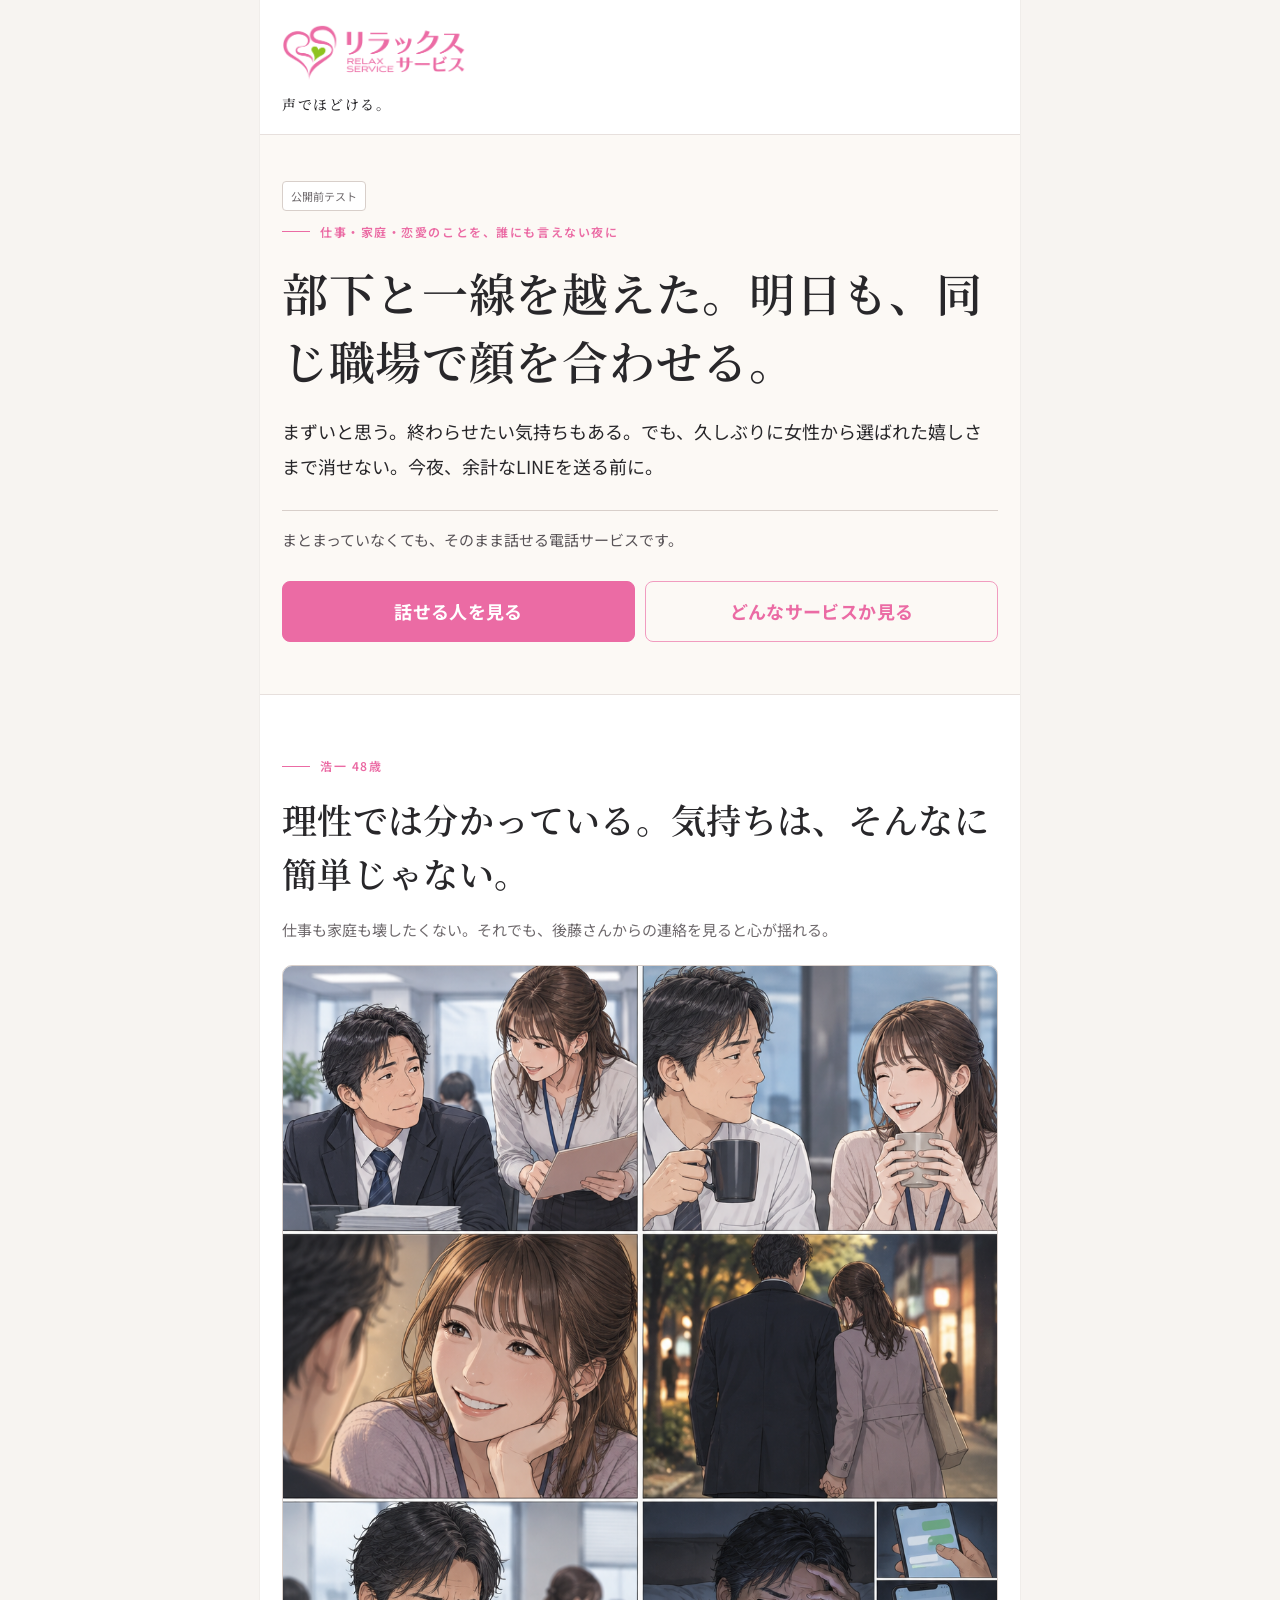
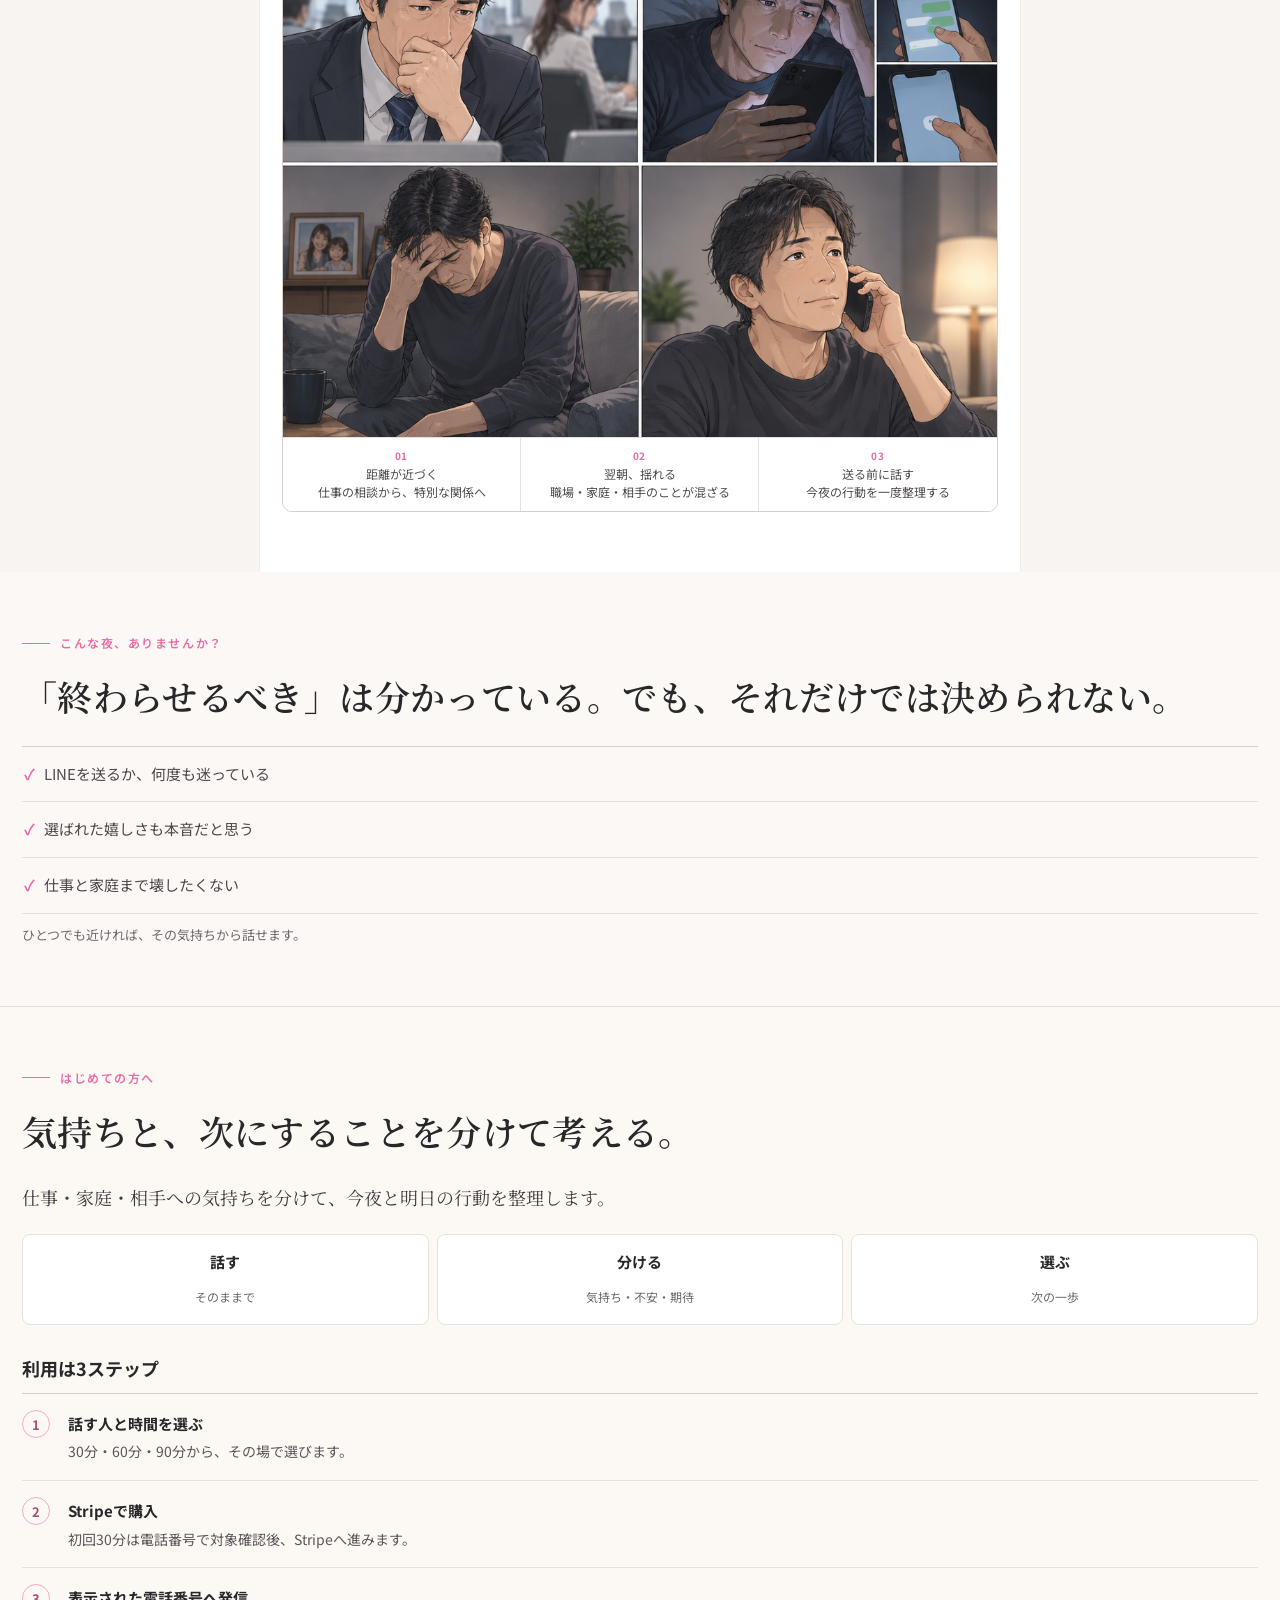
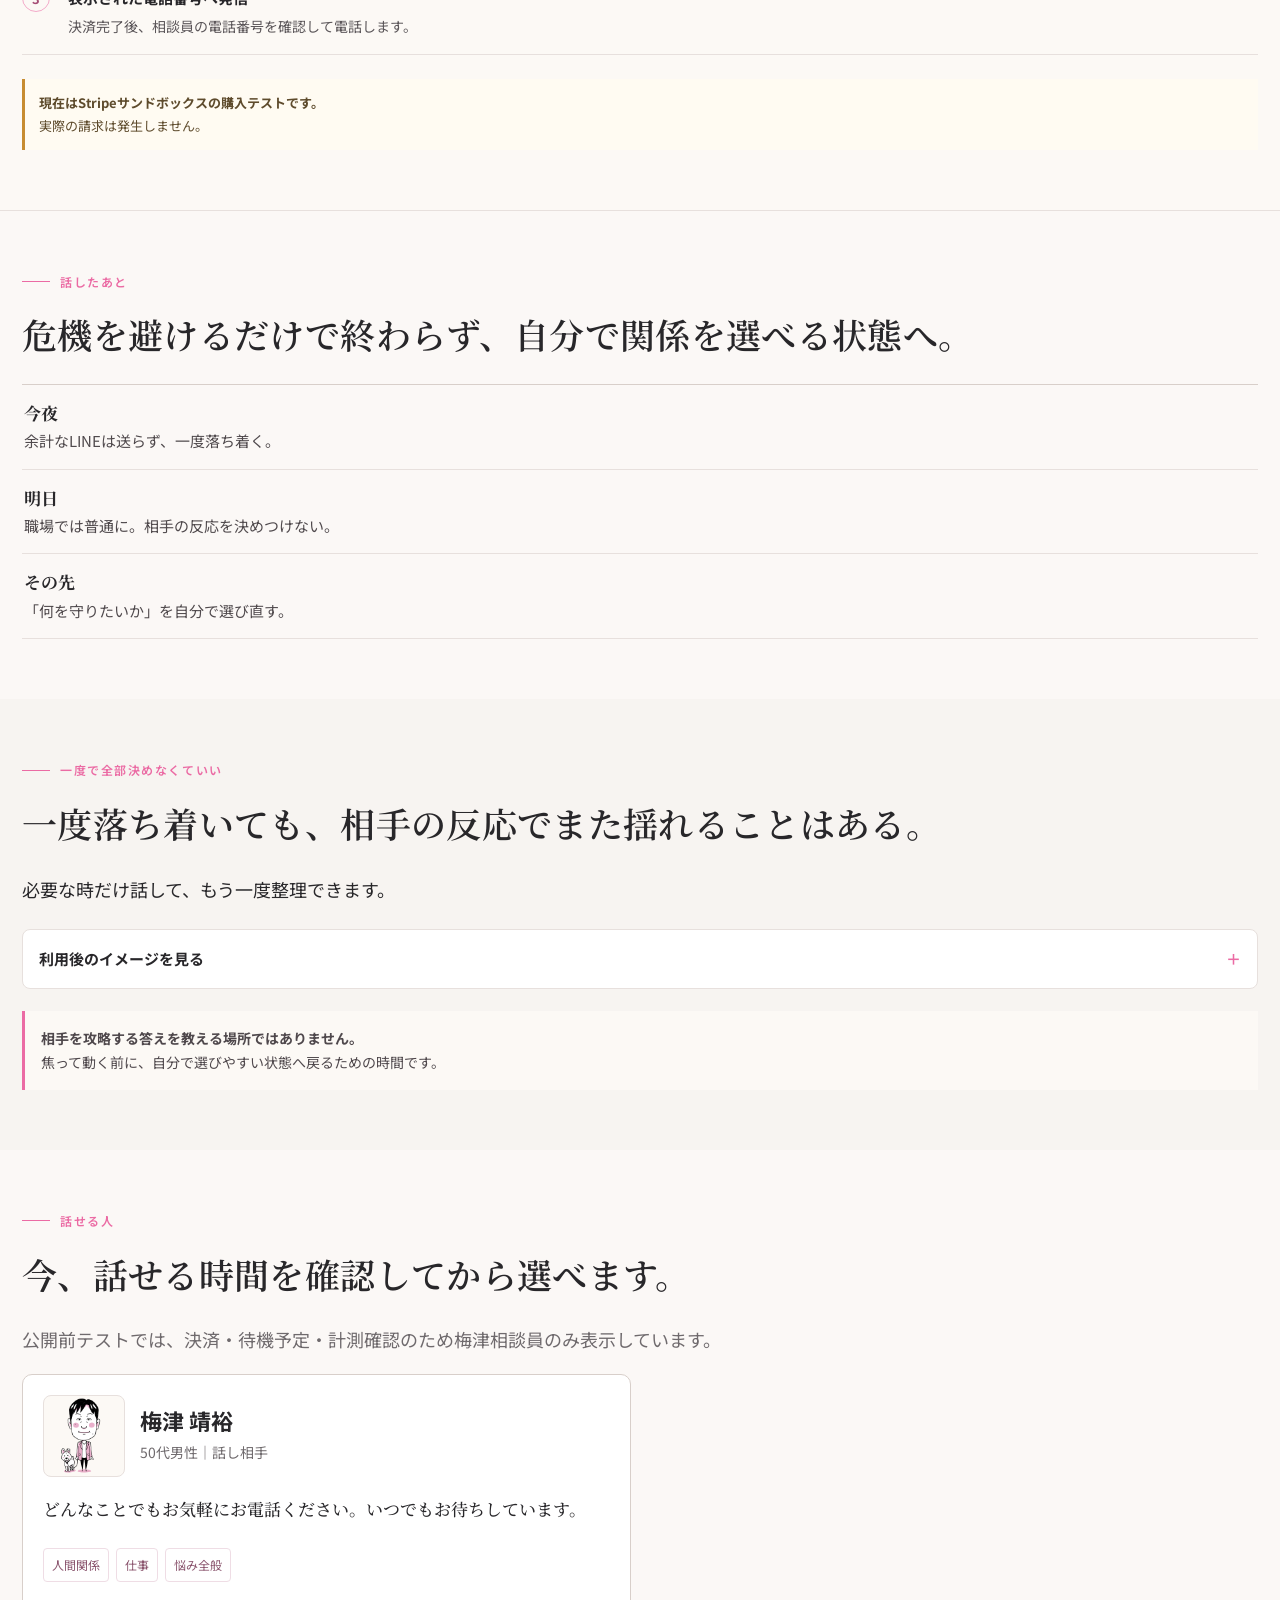
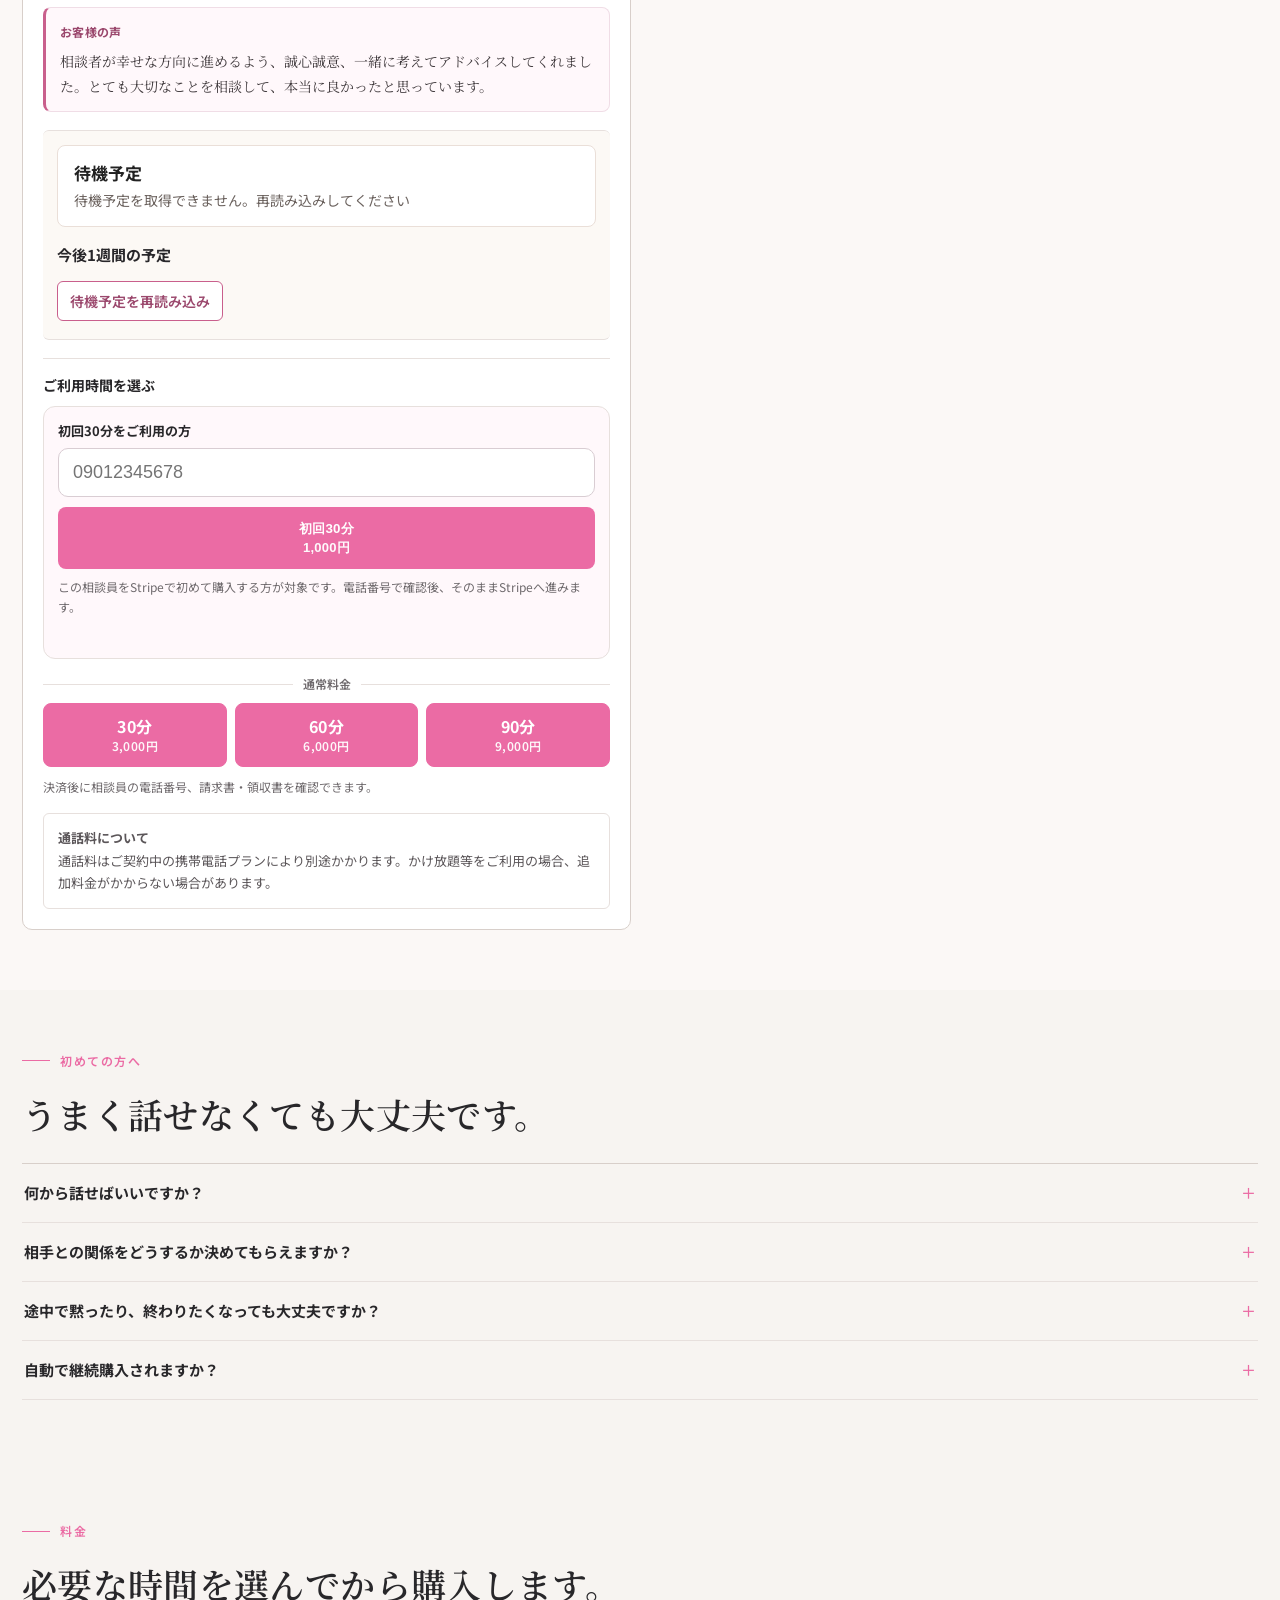
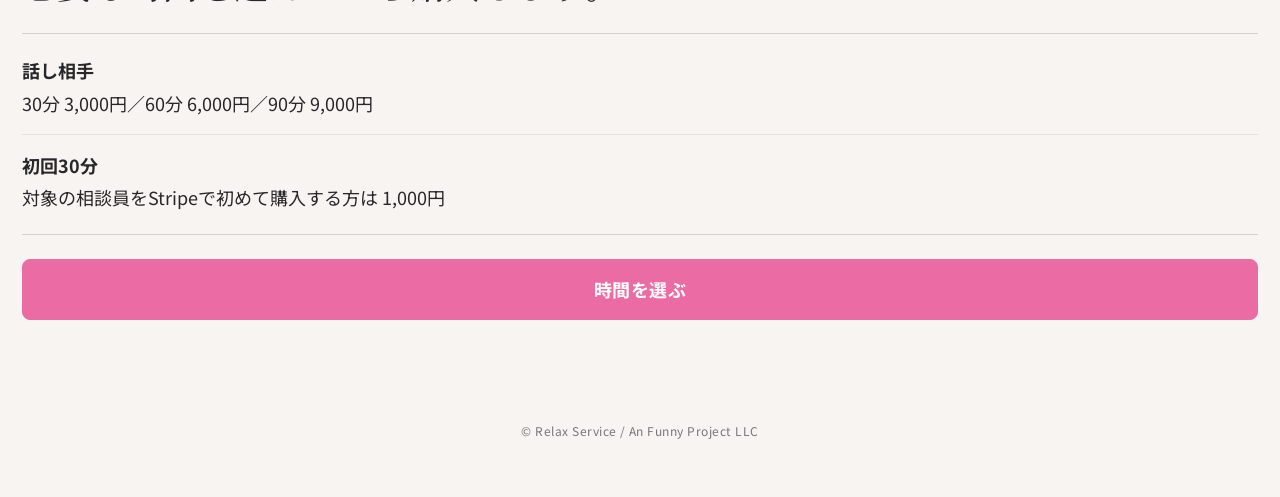
==== koichi/index.html @ af40628a "Simplify manga reading flow on Koichi MLP001" ====
<!DOCTYPE html>
<html lang="ja">
<head>
<meta charset="utf-8"/>
<meta name="viewport" content="width=device-width,initial-scale=1,viewport-fit=cover"/>
<meta name="robots" content="noindex,nofollow"/>
<title>部下と一線を越えた。明日も、同じ職場で顔を合わせる。｜リラックスサービス</title>
<meta name="description" content="職場・家庭・恋愛の気持ちが混線した夜に、誰にも言えないことを話しながら整理する電話サービス。"/>
<link rel="preconnect" href="https://fonts.googleapis.com"/>
<link rel="preconnect" href="https://fonts.gstatic.com" crossorigin/>
<link href="https://fonts.googleapis.com/css2?family=Noto+Sans+JP:wght@400;500;600;700&family=Noto+Serif+JP:wght@500;600&display=swap" rel="stylesheet"/>
<link rel="stylesheet" href="/lp001/style.css?v=20260922e"/>
<script>
window.RELAX_LP_ANALYTICS={lp_id:"MLP001",scenario:"koichi-workplace",lp_version:"20260922e"};
(function(){
  const params=new URLSearchParams(window.location.search);
  window.RELAX_ANALYTICS_DISABLED=params.get("qa")==="1";
  window.dataLayer=window.dataLayer||[];
  window.gtag=window.gtag||function(){window.dataLayer.push(arguments);};
  if(window.RELAX_ANALYTICS_DISABLED)return;
  const s=document.createElement("script");
  s.async=true;
  s.src="https://www.googletagmanager.com/gtag/js?id=G-X63W5K5P5Q";
  document.head.appendChild(s);
  window.gtag("js",new Date());
  window.gtag("config","G-X63W5K5P5Q");
})();
</script>
<script src="/assets/js/lp-analytics.js?v=20260922b" defer></script>
<script>
window.LP_CONFIG=Object.freeze({
  pageTitle:"部下と一線を越えた。明日も、同じ職場で顔を合わせる。｜リラックスサービス",
  pageDescription:"職場・家庭・恋愛の気持ちが混線した夜に、誰にも言えないことを話しながら整理する電話サービス。",
  realtime:{consultantNo:"0000-3",statusUrl:"https://script.google.com/macros/s/AKfycbyl5jrBh-O9Zp2eiqddhQykp21fiEDpZBrxJ89byy57cCQq5nsPMZN3yl5K3QdPMjrt3g/exec?action=status",timezone:"Asia/Tokyo",days:7}
});
</script>
</head>
<body><div class="wrap">
<div class="brandbar"><img alt="リラックスサービス" class="brandlogo" src="/assets/images/logo.png"/><div class="tagline">声でほどける。</div></div>
<header class="hero"><div class="pad">
<div class="preview-label">公開前テスト</div>
<div class="kicker">仕事・家庭・恋愛のことを、誰にも言えない夜に</div>
<h1>部下と一線を越えた。明日も、同じ職場で顔を合わせる。</h1>
<p class="lead">まずいと思う。終わらせたい気持ちもある。でも、久しぶりに女性から選ばれた嬉しさまで消せない。今夜、余計なLINEを送る前に。</p>
<div class="hero-note">まとまっていなくても、そのまま話せる電話サービスです。</div>
<div class="cta-row"><a class="cta" href="#people">話せる人を見る</a><a class="cta secondary" href="#service-guide">どんなサービスか見る</a></div>
</div></header>

<main>
<section id="story"><div class="pad">
<div class="kicker">浩一 48歳</div><h2>理性では分かっている。気持ちは、そんなに簡単じゃない。</h2>
<p class="story-intro">仕事も家庭も壊したくない。それでも、後藤さんからの連絡を見ると心が揺れる。</p>
<div class="manga-board">
<img src="/assets/images/koichi-mlp001-8panel.png" alt="浩一の気持ちの流れを描いた8コマ漫画" width="1024" height="1536" loading="lazy"/>
<div class="manga-summary">
<div><b>01</b>距離が近づく<br><span>仕事の相談から、特別な関係へ</span></div>
<div><b>02</b>翌朝、揺れる<br><span>職場・家庭・相手のことが混ざる</span></div>
<div><b>03</b>送る前に話す<br><span>今夜の行動を一度整理する</span></div>
</div>
</div>
</div>
</div></section>

<section class="section-soft" id="self-check"><div class="pad">
<div class="kicker">こんな夜、ありませんか？</div><h2>「終わらせるべき」は分かっている。でも、それだけでは決められない。</h2>
<div class="compact-points"><div class="compact-point">LINEを送るか、何度も迷っている</div><div class="compact-point">選ばれた嬉しさも本音だと思う</div><div class="compact-point">仕事と家庭まで壊したくない</div></div>
<p class="short-note">ひとつでも近ければ、その気持ちから話せます。</p>
</div></section>

<section class="service-primer" id="service-guide"><div class="pad">
<div class="kicker">はじめての方へ</div><h2>気持ちと、次にすることを分けて考える。</h2>
<p class="service-definition">仕事・家庭・相手への気持ちを分けて、今夜と明日の行動を整理します。</p>
<div class="compact-flow">
<div><b>話す</b><span>そのままで</span></div>
<div><b>分ける</b><span>気持ち・不安・期待</span></div>
<div><b>選ぶ</b><span>次の一歩</span></div>
</div>
<div class="use-steps"><h3>利用は3ステップ</h3><ol>
<li class="use-step"><span class="step-number">1</span><div><b>話す人と時間を選ぶ</b><p>30分・60分・90分から、その場で選びます。</p></div></li>
<li class="use-step"><span class="step-number">2</span><div><b>Stripeで購入</b><p>初回30分は電話番号で対象確認後、Stripeへ進みます。</p></div></li>
<li class="use-step"><span class="step-number">3</span><div><b>表示された電話番号へ発信</b><p>決済完了後、相談員の電話番号を確認して電話します。</p></div></li>
</ol></div>
<div class="test-notice" role="note"><b>現在はStripeサンドボックスの購入テストです。</b><span>実際の請求は発生しません。</span></div>
</div></section>

<section class="section-soft" id="story-after"><div class="pad">
<div class="kicker">話したあと</div><h2>危機を避けるだけで終わらず、自分で関係を選べる状態へ。</h2>
<div class="after-points">
<div class="after-point"><b>今夜</b>余計なLINEは送らず、一度落ち着く。</div><div class="after-point"><b>明日</b>職場では普通に。相手の反応を決めつけない。</div><div class="after-point"><b>その先</b>「何を守りたいか」を自分で選び直す。</div>
</div>
</div></section>

<section id="repeat-case"><div class="pad">
<div class="kicker">一度で全部決めなくていい</div>
<h2>一度落ち着いても、相手の反応でまた揺れることはある。</h2>
<p class="lead">必要な時だけ話して、もう一度整理できます。</p>
<details class="secondary-story">
<summary>利用後のイメージを見る</summary>
<div class="secondary-story-body">
<div class="repeat-case">
<div class="repeat-step"><span class="repeat-step-num">1</span><div><b>話した夜</b><p>今夜は送らない、と決めてスマホを置いた。</p></div></div><div class="repeat-step"><span class="repeat-step-num">2</span><div><b>次の日</b><p>職場では普通に挨拶し、仕事に必要なやり取りだけにした。</p></div></div><div class="repeat-step"><span class="repeat-step-num">3</span><div><b>また揺れた時</b><p>後藤さんの反応で気持ちが戻ったら、衝動で動く前にもう一度整理する。</p></div></div>
</div>
</div></details>
<div class="reassurance"><b>相手を攻略する答えを教える場所ではありません。</b><br>焦って動く前に、自分で選びやすい状態へ戻るための時間です。</div>
</div></section>
<section class="section-soft" id="people"><div class="pad">
<div class="kicker">話せる人</div><h2>今、話せる時間を確認してから選べます。</h2>
<p class="muted">公開前テストでは、決済・待機予定・計測確認のため梅津相談員のみ表示しています。</p>
<div class="counselors">
<article class="person" data-counselor-id="0000-3">
<div class="person-top"><div class="avatar"><img alt="梅津 靖裕" src="/assets/images/umezu.png"/></div><div><div class="person-name">梅津 靖裕</div><div class="meta">50代男性｜話し相手</div></div></div>
<p class="one-line">どんなことでもお気軽にお電話ください。いつでもお待ちしています。</p>
<div class="tags"><span class="tag">人間関係</span><span class="tag">仕事</span><span class="tag">悩み全般</span></div>
<div class="schedule" id="realtime-schedule-0000-3"><div aria-live="polite" class="realtime-status" id="realtime-status-0000-3"><div class="realtime-status-label" id="realtime-label-0000-3">待機予定</div><div class="realtime-status-time" id="realtime-time-0000-3">待機予定を読み込み中…</div></div><div class="schedule-head"><b>今後1週間の予定</b></div><ul class="schedule-list" id="realtime-week-0000-3"><li>待機予定を読み込み中…</li></ul></div>
<div class="purchase-block">
<div class="purchase-label">ご利用時間を選ぶ</div>
<form class="first-ticket-form" data-initial-checkout data-consultant-no="0000-3" data-lp-id="MLP001" data-action-url="https://script.google.com/macros/s/AKfycbyuumB90EbJS9sesozUegcU6GgNjyPPmqKbL3ztT37lqw7tOjkDwL4-ysuvNX4xsSWS6w/exec" novalidate>
<label>初回30分をご利用の方</label>
<input data-initial-phone name="phone" type="tel" inputmode="tel" autocomplete="tel" placeholder="09012345678" required>
<button class="cta first-ticket-submit" data-initial-submit type="submit"><span>初回30分</span><small>1,000円</small></button>
<p class="first-ticket-note">この相談員をStripeで初めて購入する方が対象です。電話番号で確認後、そのままStripeへ進みます。</p>
<p class="first-ticket-status" data-initial-status aria-live="polite"></p>
</form>
<div class="purchase-divider"><span>通常料金</span></div>
<div class="ticket-options" aria-label="梅津相談員の通常購入時間">
<a class="cta" href="https://buy.stripe.com/test_bJe14p7JBdh82oj8xOgQE0g?client_reference_id=0000-3_MLP001"><span>30分</span><small>3,000円</small></a>
<a class="cta" href="https://buy.stripe.com/test_28E3cx1ldgtkd2X5lCgQE0h?client_reference_id=0000-3_MLP001"><span>60分</span><small>6,000円</small></a>
<a class="cta" href="https://buy.stripe.com/test_28EeVfaVNa4W6Ez3dugQE0i?client_reference_id=0000-3_MLP001"><span>90分</span><small>9,000円</small></a>
</div>
<p class="purchase-note">決済後に相談員の電話番号、請求書・領収書を確認できます。</p>
<div class="fee-note"><b>通話料について</b><br>通話料はご契約中の携帯電話プランにより別途かかります。かけ放題等をご利用の場合、追加料金がかからない場合があります。</div>
</div>
</article>
</div>
</div></section>
<section id="faq"><div class="pad">
<div class="kicker">初めての方へ</div><h2>うまく話せなくても大丈夫です。</h2>
<div class="faq-list">
<details class="faq-item"><summary>何から話せばいいですか？</summary><div class="faq-answer">「何から話せばいいか分からない」と、そのまま伝えて大丈夫です。今いちばん頭から離れないことから話せます。</div></details>
<details class="faq-item"><summary>相手との関係をどうするか決めてもらえますか？</summary><div class="faq-answer">答えを代わりに決めるサービスではありません。気持ちと選択肢を整理し、ご自身で選びやすい状態を目指します。</div></details>
<details class="faq-item"><summary>途中で黙ったり、終わりたくなっても大丈夫ですか？</summary><div class="faq-answer">大丈夫です。沈黙も含めてご自身のペースで話せます。無理に通話を続ける必要はありません。</div></details>
<details class="faq-item"><summary>自動で継続購入されますか？</summary><div class="faq-answer">されません。必要な時に、必要な時間のチケットを都度購入します。</div></details>
</div></div></section>

<section><div class="pad"><div class="kicker">料金</div><h2>必要な時間を選んでから購入します。</h2>
<div class="pricebox"><p><b>話し相手</b><br>30分 3,000円／60分 6,000円／90分 9,000円</p><p><b>初回30分</b><br>対象の相談員をStripeで初めて購入する方は 1,000円</p></div>
<div class="final-cta"><a class="cta" href="#people">時間を選ぶ</a></div>
</div></section>
</main>
<footer class="footer">© Relax Service / An Funny Project LLC</footer>
</div>
<script src="/lp001/app.js?v=20260919a" defer></script>
<script src="/assets/js/initial-checkout.js?v=20260922b" defer></script>
</body></html>
---- lp001/style.css ----
:root{
  --brand-primary:#EB6BA4;
  --brand-accent:#8FC320;
  --bg:#FFFFFF;
  --paper:#FCF9F5;
  --soft:#FBF8F6;
  --text:#28272A;
  --muted:#6F6A6D;
  --line:#E7E0DD;
  --line-strong:#D8CFCA;
  --radius:10px;
  --radius-small:6px;
}
*{box-sizing:border-box}
html{scroll-behavior:smooth}
body{margin:0;background:var(--bg);color:var(--text);font-family:"Noto Sans JP",system-ui,-apple-system,sans-serif;line-height:1.82;font-size:17px;-webkit-font-smoothing:antialiased}
a{color:inherit}
img{max-width:100%}
.wrap{width:min(100%,760px);margin:auto;background:#fff}
.pad{padding:0 22px}
section{padding:60px 0}
h1,h2,h3,p{margin-top:0}
h1,h2,.editorial{font-family:"Noto Serif JP",serif}
h1{font-size:clamp(31px,8.2vw,46px);font-weight:600;line-height:1.48;letter-spacing:.015em;margin-bottom:20px}
h2{font-size:clamp(26px,6.6vw,35px);font-weight:600;line-height:1.55;letter-spacing:.01em;margin-bottom:22px}
h3{font-size:21px;line-height:1.5;margin-bottom:10px}
.brandbar{padding:24px 22px 16px;background:#fff;border-bottom:1px solid var(--line)}
.brandlogo{width:184px;max-width:54vw;height:auto;display:block}
.tagline{margin-top:10px;font-family:"Noto Serif JP",serif;font-size:14px;font-weight:500;color:var(--text);letter-spacing:.12em}
.hero{padding:42px 0 52px;background:var(--paper);border-bottom:1px solid var(--line)}
.kicker{display:flex;align-items:center;gap:10px;font-weight:600;color:var(--brand-primary);font-size:12px;letter-spacing:.13em;margin-bottom:15px}
.kicker:before{content:"";width:28px;height:1px;background:var(--brand-primary);flex:0 0 auto}
.lead{font-size:18px;line-height:1.95;margin-bottom:0}
.hero-note{margin:26px 0 0;padding:15px 0 0;border-top:1px solid var(--line-strong);font-size:15px;color:#575256}
.cta{display:flex;align-items:center;justify-content:center;text-decoration:none;min-height:52px;padding:13px 20px;border-radius:8px;font-weight:700;background:var(--brand-primary);color:#fff;border:1px solid var(--brand-primary);box-shadow:none;letter-spacing:.02em}
.cta.secondary{background:transparent;color:var(--brand-primary);border:1px solid rgba(235,107,164,.65)}
.cta-row{display:grid;gap:10px;margin-top:28px}
.section-soft{background:var(--soft)}
.comic{display:grid;gap:0;border-top:1px solid var(--line-strong)}
.comic-panel{min-height:150px;border:0;border-bottom:1px solid var(--line);background:transparent;padding:24px 2px;display:grid;grid-template-columns:46px 1fr;gap:14px;align-items:start}
.comic-index{font-family:"Noto Serif JP",serif;color:var(--brand-primary);font-size:15px;letter-spacing:.08em;padding-top:3px}
.comic-panel b{display:block;font-family:"Noto Serif JP",serif;font-size:19px;font-weight:600;line-height:1.65}
.comic-panel p{margin:7px 0 0;font-size:16px;color:#5B575A}
.summary-band{margin-top:24px;padding:6px 0 6px 18px;border-left:2px solid var(--brand-primary);background:transparent;font-family:"Noto Serif JP",serif;font-size:18px;line-height:1.8;font-weight:500}
.emotion-list,.change-list{display:grid;gap:0;border-top:1px solid var(--line-strong)}
.emotion,.change{background:transparent;border:0;border-bottom:1px solid var(--line);border-radius:0;padding:19px 2px}
.emotion b{display:block;font-family:"Noto Serif JP",serif;font-size:18px;font-weight:600;margin-bottom:5px}
.emotion span{font-size:16px;color:#595559}
.change{display:grid;grid-template-columns:1fr 28px 1fr;gap:10px;align-items:center}
.change span{font-size:15px}
.arrow{color:var(--brand-primary);font-size:19px;font-weight:500;text-align:center}
.muted{color:var(--muted)}
.counselors{display:grid;gap:18px}
.person{border:1px solid var(--line-strong);border-radius:10px;background:#fff;padding:20px;box-shadow:none}
.person-top{display:grid;grid-template-columns:82px 1fr;gap:15px;align-items:center}
.avatar{width:82px;height:82px;border-radius:8px;background:var(--paper);overflow:hidden;display:grid;place-items:center;color:#9A8F94;font-size:13px;font-weight:600;border:1px solid var(--line)}
.avatar img{width:100%;height:100%;object-fit:cover}
.person-name{font-size:22px;font-weight:700;line-height:1.4}
.meta{font-size:14px;color:var(--muted);margin-top:4px}
.one-line{margin:17px 0 14px;font-family:"Noto Serif JP",serif;font-size:17px;font-weight:500;line-height:1.75}
.tags,.voice{display:flex;flex-wrap:wrap;gap:7px;margin:11px 0}
.tag{padding:5px 8px;border-radius:4px;background:#fff;color:#8A546D;font-size:12px;border:1px solid #EFDDE5}
.voice span{padding:4px 0;margin-right:9px;border-radius:0;background:transparent;color:#5E585B;font-size:12px;font-weight:600;border-bottom:1px solid #E7D9DF}
.schedule{margin-top:16px;padding:14px 14px 13px;border-radius:6px;background:var(--paper);border:0;border-top:1px solid var(--line);border-bottom:1px solid var(--line)}
.schedule-head{display:flex;justify-content:space-between;gap:10px;align-items:center;margin-bottom:8px}
.schedule-head b{font-size:15px}
.badge-green{display:inline-block;padding:3px 7px;border-radius:4px;background:#F4F8ED;color:#58731F;font-size:11px;font-weight:700;border:1px solid #DCE8C7}
.schedule ul{list-style:none;margin:0;padding:0;display:grid;gap:6px;font-size:14px}
.profile-link{display:inline-block;margin-top:14px;font-size:14px;color:#5E595C;text-decoration:none;border-bottom:1px solid #9D9699;padding-bottom:1px}
.social-links{display:flex!important;align-items:center;gap:10px;margin:12px 0 0;min-height:40px;visibility:visible!important;opacity:1!important;position:relative;z-index:1}
.social-link{width:38px;height:38px;border:1px solid rgba(201,95,140,.38);border-radius:50%;display:inline-flex!important;align-items:center;justify-content:center;color:#C95F8C!important;text-decoration:none;background:#fff;visibility:visible!important;opacity:1!important;transition:background .15s ease,border-color .15s ease,color .15s ease,transform .15s ease}
.social-link:hover,.social-link:focus-visible{background:#FFF5F8;border-color:#C95F8C;color:#B9537E;outline:none}
.social-link:active{transform:scale(.97)}
.social-link svg{width:18px;height:18px;display:block;stroke:currentColor}
.social-link .social-x{font-size:17px;line-height:1;font-weight:700;font-family:Arial,Helvetica,sans-serif;transform:translateY(-.5px)}
@media(max-width:480px){.social-link{width:40px;height:40px}.social-link svg{width:19px;height:19px}.social-link .social-x{font-size:18px}}

.price{margin-top:16px;font-size:16px;font-weight:700}
.person .cta{margin-top:14px}
.pricebox{padding:6px 0;border-radius:0;background:transparent;border-top:1px solid var(--line-strong);border-bottom:1px solid var(--line-strong)}
.pricebox p{padding:14px 0;margin:0;border-bottom:1px solid var(--line)}
.pricebox p:last-child{border-bottom:0}
.footer{padding:40px 22px 54px;text-align:center;color:#777;font-size:12px;letter-spacing:.04em}
@media(min-width:700px){
  body{font-size:18px;background:#F7F4F1}
  .wrap{box-shadow:0 0 0 1px rgba(50,40,40,.03)}
  .cta-row{grid-template-columns:1fr 1fr}
  .emotion-list{grid-template-columns:1fr 1fr;border-bottom:1px solid var(--line)}
  .emotion:nth-child(odd){border-right:1px solid var(--line);padding-right:22px}
  .emotion:nth-child(even){padding-left:22px}
  .counselors{grid-template-columns:1fr 1fr}
  .person{display:flex;flex-direction:column}
  .person .price{margin-top:auto;padding-top:16px}
  .person .cta{flex:0 0 auto}
}

.schedule-link{display:inline-block;margin-top:8px;font-size:13px;color:#5E595C;text-decoration:none;border-bottom:1px solid #9D9699;padding-bottom:1px}
.final-cta{margin-top:24px}
.realtime-status{margin:0 0 14px;padding:14px 16px;border:1px solid #eadfd8;background:#fff;border-radius:8px}
.realtime-status.is-online{border-color:#cfe8d7;background:#f7fcf8}
.realtime-status-label{font-size:17px;font-weight:700;line-height:1.5;color:#222}
.realtime-status.is-online .realtime-status-label{color:#2f7a4f}
.realtime-status-time{margin-top:4px;font-size:14px;line-height:1.6;color:#6b625e}
.schedule-subhead{margin:14px 0 8px;font-size:13px;font-weight:700;color:#6b625e;letter-spacing:.02em}
.schedule-list{margin:0;padding-left:1.25em}
.schedule-list li{margin:5px 0;line-height:1.6}
.voice-sample{margin:10px 0 2px}
.voice-play{appearance:none;-webkit-appearance:none;border:1px solid rgba(201,95,140,.42);background:#fff;color:#9B486D;border-radius:999px;min-height:40px;padding:7px 14px;font:600 13px/1.2 "Noto Sans JP",system-ui,-apple-system,sans-serif;cursor:pointer;letter-spacing:.01em;transition:background .15s ease,border-color .15s ease,transform .15s ease}
.voice-play:hover,.voice-play:focus-visible{background:#FFF6F9;border-color:#C95F8C;outline:none}
.voice-play:active{transform:scale(.98)}
.voice-play.is-playing{background:#FFF6F9;border-color:#C95F8C;color:#8E3F62}
.voice-audio{display:none}
@media(max-width:480px){.voice-play{min-height:42px;padding:8px 15px;font-size:14px}}
.voice-play:disabled{opacity:.55;cursor:not-allowed}
.voice-native-label{font:600 13px/1.3 "Noto Sans JP",system-ui,-apple-system,sans-serif;color:#9B486D;margin:0 0 6px}
.voice-sample{margin:10px 0 2px !important;text-align:left !important}
.voice-native-label{margin:0 0 6px !important;text-align:left !important}
.voice-native-audio{display:block !important;margin:0 !important;width:220px !important;max-width:100% !important;height:34px !important}
@media(max-width:480px){.voice-native-label{font-size:13px}.voice-native-audio{width:220px !important;max-width:82vw !important;height:34px !important}}

/* LP001 service-primer */
.service-primer{background:var(--paper);border-top:1px solid var(--line);border-bottom:1px solid var(--line)}
.service-definition{font-family:"Noto Serif JP",serif;font-size:18px;line-height:1.9;margin:0;color:#423D40}
.benefit-grid{display:grid;gap:10px;margin:24px 0}
.benefit-card{background:#fff;border:1px solid var(--line);border-radius:var(--radius-small);padding:17px 18px}
.benefit-label{font-size:12px;font-weight:700;letter-spacing:.08em;color:var(--brand-primary);margin-bottom:5px}
.benefit-card h3{font-size:18px;margin:0 0 6px}
.benefit-card p{font-size:14px;line-height:1.75;color:#5B5659;margin:0}
.use-steps{margin-top:30px}
.use-steps h3{font-size:18px;margin-bottom:11px}
.use-steps ol{list-style:none;margin:0;padding:0;border-top:1px solid var(--line-strong)}
.use-step{display:grid;grid-template-columns:34px 1fr;gap:12px;padding:16px 0;border-bottom:1px solid var(--line);align-items:start}
.step-number{width:28px;height:28px;border:1px solid rgba(235,107,164,.55);border-radius:50%;display:grid;place-items:center;color:#A64E76;font-size:13px;font-weight:700;line-height:1}
.use-step b{display:block;font-size:15px;margin-bottom:3px}
.use-step p{font-size:14px;line-height:1.7;color:#5B5659;margin:0}
.choice-guide{margin-top:24px;border:1px solid var(--line-strong);border-radius:var(--radius-small);background:#fff}
.choice-guide summary{min-height:54px;padding:13px 16px;display:flex;align-items:center;justify-content:space-between;gap:16px;cursor:pointer;font-size:15px;font-weight:700;list-style:none}
.choice-guide summary::-webkit-details-marker{display:none}
.choice-toggle{color:var(--brand-primary);font-size:22px;font-weight:400;line-height:1;transition:transform .15s ease}
.choice-guide[open] .choice-toggle{transform:rotate(45deg)}
.choice-grid{display:grid;gap:0;border-top:1px solid var(--line)}
.service-choice{padding:16px;border-bottom:1px solid var(--line)}
.service-choice:last-child{border-bottom:0}
.service-choice b{display:block;font-family:"Noto Serif JP",serif;font-size:17px;margin-bottom:4px}
.service-choice p{font-size:14px;line-height:1.72;color:#575256;margin:0 0 8px}
.service-route{font-size:12px;font-weight:700;color:#7B7075}
.fortune-link{display:inline-block;margin-top:4px;color:#9B486D;font-size:13px;font-weight:700;text-underline-offset:3px}
.test-notice{margin-top:24px;padding:13px 14px;border-left:3px solid #C78C31;background:#FFFBF2;color:#5E4B2C;font-size:13px;line-height:1.7}
.test-notice b,.test-notice span{display:block}
@media(min-width:700px){
  .benefit-grid{grid-template-columns:1fr 1fr}
  .choice-grid{grid-template-columns:repeat(3,1fr)}
  .service-choice{border-bottom:0;border-right:1px solid var(--line)}
  .service-choice:last-child{border-right:0}
}

/* LP001: mobile-readable eight-panel story */
.story-intro{margin:-6px 0 22px;color:var(--muted);font-size:15px;line-height:1.8}
.manga-stack{display:grid;gap:18px}
.manga-panel{overflow:hidden;border:1px solid var(--line-strong);border-radius:var(--radius);background:#fff}
.manga-scene{position:relative;overflow:hidden;background:#F6EFE9;border-bottom:1px solid var(--line)}
.manga-scene img{position:absolute;left:-27.27%;top:0;width:130.91%;max-width:none;height:auto;display:block}
.manga-scene-1{aspect-ratio:660/181}.manga-scene-1 img{transform:translateY(-12.57%)}
.manga-scene-2{aspect-ratio:660/173}.manga-scene-2 img{transform:translateY(-24.61%)}
.manga-scene-3{aspect-ratio:660/159}.manga-scene-3 img{transform:translateY(-36.26%)}
.manga-scene-4{aspect-ratio:660/160}.manga-scene-4 img{transform:translateY(-47.01%)}
.manga-scene-5{aspect-ratio:660/153}.manga-scene-5 img{transform:translateY(-57.81%)}
.manga-scene-6{aspect-ratio:660/141}.manga-scene-6 img{transform:translateY(-68.23%)}
.manga-scene-7{aspect-ratio:660/139}.manga-scene-7 img{transform:translateY(-77.86%)}
.manga-scene-8{aspect-ratio:660/140}.manga-scene-8 img{transform:translateY(-87.30%)}
.manga-copy{display:grid;grid-template-columns:38px 1fr;gap:10px;padding:15px 16px 17px;align-items:start}
.manga-copy>span{font-family:"Noto Serif JP",serif;color:var(--brand-primary);font-size:14px;font-weight:600;letter-spacing:.08em;padding-top:2px}
.manga-copy p{font-size:15px;line-height:1.75;margin:0;color:#514B4F}
.manga-copy b{display:block;font-family:"Noto Serif JP",serif;font-size:17px;line-height:1.7;color:var(--text);margin-bottom:3px}

/* LP001: choice and pre-purchase clarity */
.choice-heading{min-height:54px;padding:13px 16px;display:flex;align-items:center;font-size:15px;font-weight:700}
.first-use-box,.safety-box{margin-top:24px;padding:17px 18px;border:1px solid var(--line);border-radius:var(--radius-small);background:#fff}
.first-use-box h3,.safety-box h3{font-size:18px;margin:0 0 8px}
.first-use-box ol{margin:10px 0 8px;padding-left:1.4em;font-size:14px;line-height:1.85}
.first-use-box p,.safety-box p{font-size:13px;line-height:1.75;color:#5B5659;margin:0}
.safety-box p+p{margin-top:11px;padding-top:11px;border-top:1px solid var(--line)}
.selection-note{margin:20px 0 16px;padding:13px 14px;border-left:3px solid var(--brand-primary);background:#fff;font-size:14px;line-height:1.7}
.selection-note b,.selection-note span{display:block}
.selection-note span{color:var(--muted);margin-top:2px}
.js .counselors:not(.is-expanded) .person:nth-child(n+4){display:none}
.more-counselors-toggle{display:block;width:100%;min-height:50px;margin-top:14px;padding:11px 16px;border:1px solid rgba(235,107,164,.55);border-radius:8px;background:#fff;color:#A64E76;font:700 14px/1.4 "Noto Sans JP",system-ui,-apple-system,sans-serif;cursor:pointer}
.more-counselors-toggle:focus-visible{outline:2px solid rgba(235,107,164,.35);outline-offset:2px}
@media(max-width:480px){
  section{padding:50px 0}
  .pad{padding-left:18px;padding-right:18px}
  .manga-stack{gap:15px}
  .manga-copy{grid-template-columns:32px 1fr;padding:13px 13px 15px}
  .manga-copy p{font-size:14px}
  .manga-copy b{font-size:16px}
}
.schedule-retry{appearance:none;border:1px solid #c95f8c;background:#fff;color:#9b486d;border-radius:6px;padding:8px 12px;font:inherit;font-weight:600;cursor:pointer}
.schedule-retry:focus-visible{outline:3px solid rgba(235,107,164,.25);outline-offset:2px}


/* LP shared: self-check / repeat / faq */
.selfcheck-grid{display:grid;gap:10px;margin-top:22px}
.selfcheck-item{padding:15px 16px;border:1px solid var(--line);border-radius:var(--radius-small);background:#fff;font-size:15px;line-height:1.75;color:#4d474b}
.selfcheck-item b{display:block;font-family:"Noto Serif JP",serif;font-size:17px;line-height:1.6;margin-bottom:3px;color:var(--text)}
.selfcheck-note{margin:14px 0 0;font-size:13px;line-height:1.75;color:var(--muted)}
.repeat-case{margin-top:24px;border-top:1px solid var(--line-strong)}
.repeat-step{display:grid;grid-template-columns:36px 1fr;gap:12px;padding:17px 0;border-bottom:1px solid var(--line);align-items:start}
.repeat-step-num{width:28px;height:28px;border:1px solid rgba(235,107,164,.55);border-radius:50%;display:grid;place-items:center;color:#A64E76;font-size:12px;font-weight:700}
.repeat-step b{display:block;font-family:"Noto Serif JP",serif;font-size:17px;line-height:1.65;margin-bottom:3px}
.repeat-step p{margin:0;font-size:14px;line-height:1.75;color:#5B5659}
.reassurance{margin-top:22px;padding:15px 16px;border-left:3px solid var(--brand-primary);background:var(--paper);font-size:14px;line-height:1.75;color:#4f484c}
.faq-list{border-top:1px solid var(--line-strong)}
.faq-item{border-bottom:1px solid var(--line)}
.faq-item summary{list-style:none;cursor:pointer;padding:17px 2px;font-weight:700;font-size:15px;line-height:1.6}
.faq-item summary::-webkit-details-marker{display:none}
.faq-item summary:after{content:"＋";float:right;color:var(--brand-primary);font-weight:500}
.faq-item[open] summary:after{content:"−"}
.faq-answer{padding:0 2px 17px;font-size:14px;line-height:1.8;color:#5B5659}
.fee-note{margin-top:16px;padding:13px 14px;border:1px solid var(--line);border-radius:var(--radius-small);background:#fff;font-size:13px;line-height:1.75;color:#5B5659}
.story-text-stack{display:grid;gap:0;border-top:1px solid var(--line-strong)}
.story-text-panel{display:grid;grid-template-columns:38px 1fr;gap:12px;padding:20px 2px;border-bottom:1px solid var(--line);align-items:start}
.story-text-index{font-family:"Noto Serif JP",serif;color:var(--brand-primary);font-size:14px;font-weight:600;letter-spacing:.08em;padding-top:2px}
.story-text-panel b{display:block;font-family:"Noto Serif JP",serif;font-size:18px;line-height:1.65;margin-bottom:4px}
.story-text-panel p{margin:0;font-size:15px;line-height:1.8;color:#585155}
.standard-note{display:inline-block;margin-bottom:10px;padding:4px 8px;border:1px solid #d8cfca;border-radius:4px;font-size:11px;color:#6f6a6d;background:#fff}
@media(min-width:700px){.selfcheck-grid{grid-template-columns:repeat(3,1fr)}}
@media(max-width:480px){.story-text-panel{grid-template-columns:32px 1fr;padding:17px 2px}.story-text-panel b{font-size:16px}.story-text-panel p{font-size:14px}}


/* LP shared: purchase block */
.purchase-block{margin-top:18px;padding-top:16px;border-top:1px solid var(--line)}
.purchase-label{font-size:14px;font-weight:700;line-height:1.5;color:var(--text)}
.first-ticket-form{margin-top:10px;padding:14px;border:1px solid var(--line);border-radius:12px;background:#fff8fb}
.first-ticket-form label{display:block;font-size:13px;font-weight:700;line-height:1.5;color:var(--text)}
.first-ticket-form input{width:100%;margin-top:7px;padding:13px 14px;border:1px solid #d9cdd3;border-radius:10px;background:#fff;font-size:18px;box-sizing:border-box}
.first-ticket-submit{margin-top:10px!important;min-height:60px;width:100%;border:0;cursor:pointer;flex-direction:column;gap:1px;text-align:center;line-height:1.35}
.first-ticket-submit span{display:block}.first-ticket-submit small{font-size:13px;font-weight:700;opacity:.96}
.first-ticket-submit:disabled{opacity:.65;cursor:wait}
.first-ticket-note{margin:8px 0 0;font-size:12px;line-height:1.65;color:var(--muted)}
.first-ticket-status{min-height:1.6em;margin:8px 0 0;font-size:12px;line-height:1.5;font-weight:700;color:#9c456d}
.gate-frame{position:absolute;width:1px;height:1px;border:0;opacity:0;pointer-events:none}
.purchase-divider{display:flex;align-items:center;gap:10px;margin:14px 0 8px;color:var(--muted);font-size:12px;font-weight:600}
.purchase-divider:before,.purchase-divider:after{content:"";height:1px;background:var(--line);flex:1}
.ticket-options{display:grid;grid-template-columns:repeat(3,minmax(0,1fr));gap:8px;margin-top:0}
.ticket-options .cta{margin-top:0!important;min-height:64px;padding:10px 4px;flex-direction:column;gap:1px;text-align:center;line-height:1.3}
.ticket-options .cta span{font-size:16px}.ticket-options .cta small{font-size:12px;font-weight:600;opacity:.94}
.purchase-note{margin:10px 0 0;font-size:12px;line-height:1.65;color:var(--muted)}
.preview-label{display:inline-block;margin-bottom:10px;padding:4px 8px;border:1px solid #d8cfca;border-radius:4px;font-size:11px;color:#6f6a6d;background:#fff}
@media(max-width:380px){.ticket-options{gap:6px}.ticket-options .cta{min-height:60px;padding:9px 3px}.ticket-options .cta span{font-size:15px}.ticket-options .cta small{font-size:11px}}


/* LP shared: compact reading rhythm */
.compact-points{display:grid;gap:0;margin-top:18px;border-top:1px solid var(--line-strong)}
.compact-point{padding:15px 2px;border-bottom:1px solid var(--line);font-size:15px;line-height:1.65;color:#4f494c}
.compact-point:before{content:"✓";display:inline-block;margin-right:9px;color:var(--brand-primary);font-weight:700}
.compact-flow{display:grid;grid-template-columns:repeat(3,minmax(0,1fr));gap:8px;margin:20px 0 4px}
.compact-flow div{padding:13px 8px;border:1px solid var(--line);border-radius:8px;background:#fff;text-align:center}
.compact-flow b{display:block;font-size:15px;margin-bottom:3px}
.compact-flow span{font-size:12px;line-height:1.55;color:var(--muted)}
.secondary-story{margin-top:22px;border:1px solid var(--line);border-radius:8px;background:#fff}
.secondary-story summary{list-style:none;cursor:pointer;padding:15px 16px;font-weight:700;font-size:15px}
.secondary-story summary::-webkit-details-marker{display:none}
.secondary-story summary:after{content:"＋";float:right;color:var(--brand-primary)}
.secondary-story[open] summary:after{content:"−"}
.secondary-story-body{padding:0 16px 16px}
.short-note{font-size:13px;line-height:1.7;color:var(--muted);margin:10px 0 0}
@media(max-width:480px){
  .compact-flow{gap:6px}
  .compact-flow div{padding:11px 5px}
  .compact-flow b{font-size:14px}
  .compact-flow span{font-size:11px}
}


/* LP shared: generated manga board */
.manga-board{margin:20px 0 0;border:1px solid var(--line-strong);border-radius:10px;overflow:hidden;background:#fff}
.manga-board img{display:block;width:100%;height:auto}
.manga-caption-grid{display:grid;grid-template-columns:repeat(2,minmax(0,1fr));border-top:1px solid var(--line)}
.manga-caption{min-height:58px;padding:10px 11px;border-bottom:1px solid var(--line);font-size:12px;line-height:1.55;color:#514b4f;background:#fff}
.manga-caption:nth-child(odd){border-right:1px solid var(--line)}
.manga-caption b{display:block;color:var(--brand-primary);font-size:10px;letter-spacing:.06em;margin-bottom:2px}
.manga-caption-grid .manga-caption:nth-last-child(-n+2){border-bottom:0}
.after-points{display:grid;gap:0;border-top:1px solid var(--line-strong)}
.after-point{padding:15px 2px;border-bottom:1px solid var(--line);font-size:15px;line-height:1.7;color:#4f494c}
.after-point b{display:block;font-family:"Noto Serif JP",serif;font-size:17px;line-height:1.55;margin-bottom:2px;color:var(--text)}
@media(max-width:480px){
  .manga-caption{padding:9px 8px;font-size:11px;min-height:54px}
  .after-point{font-size:14px}
  .after-point b{font-size:16px}
}


/* LP shared: manga summary */
.manga-summary{display:grid;grid-template-columns:repeat(3,minmax(0,1fr));border-top:1px solid var(--line);background:#fff}
.manga-summary div{padding:10px 8px;text-align:center;border-right:1px solid var(--line);font-size:12px;line-height:1.5;color:#514b4f}
.manga-summary div:last-child{border-right:0}
.manga-summary b{display:block;margin-bottom:2px;color:var(--brand-primary);font-size:10px;letter-spacing:.06em}
@media(max-width:480px){
  .manga-summary div{padding:9px 5px;font-size:11px}
}
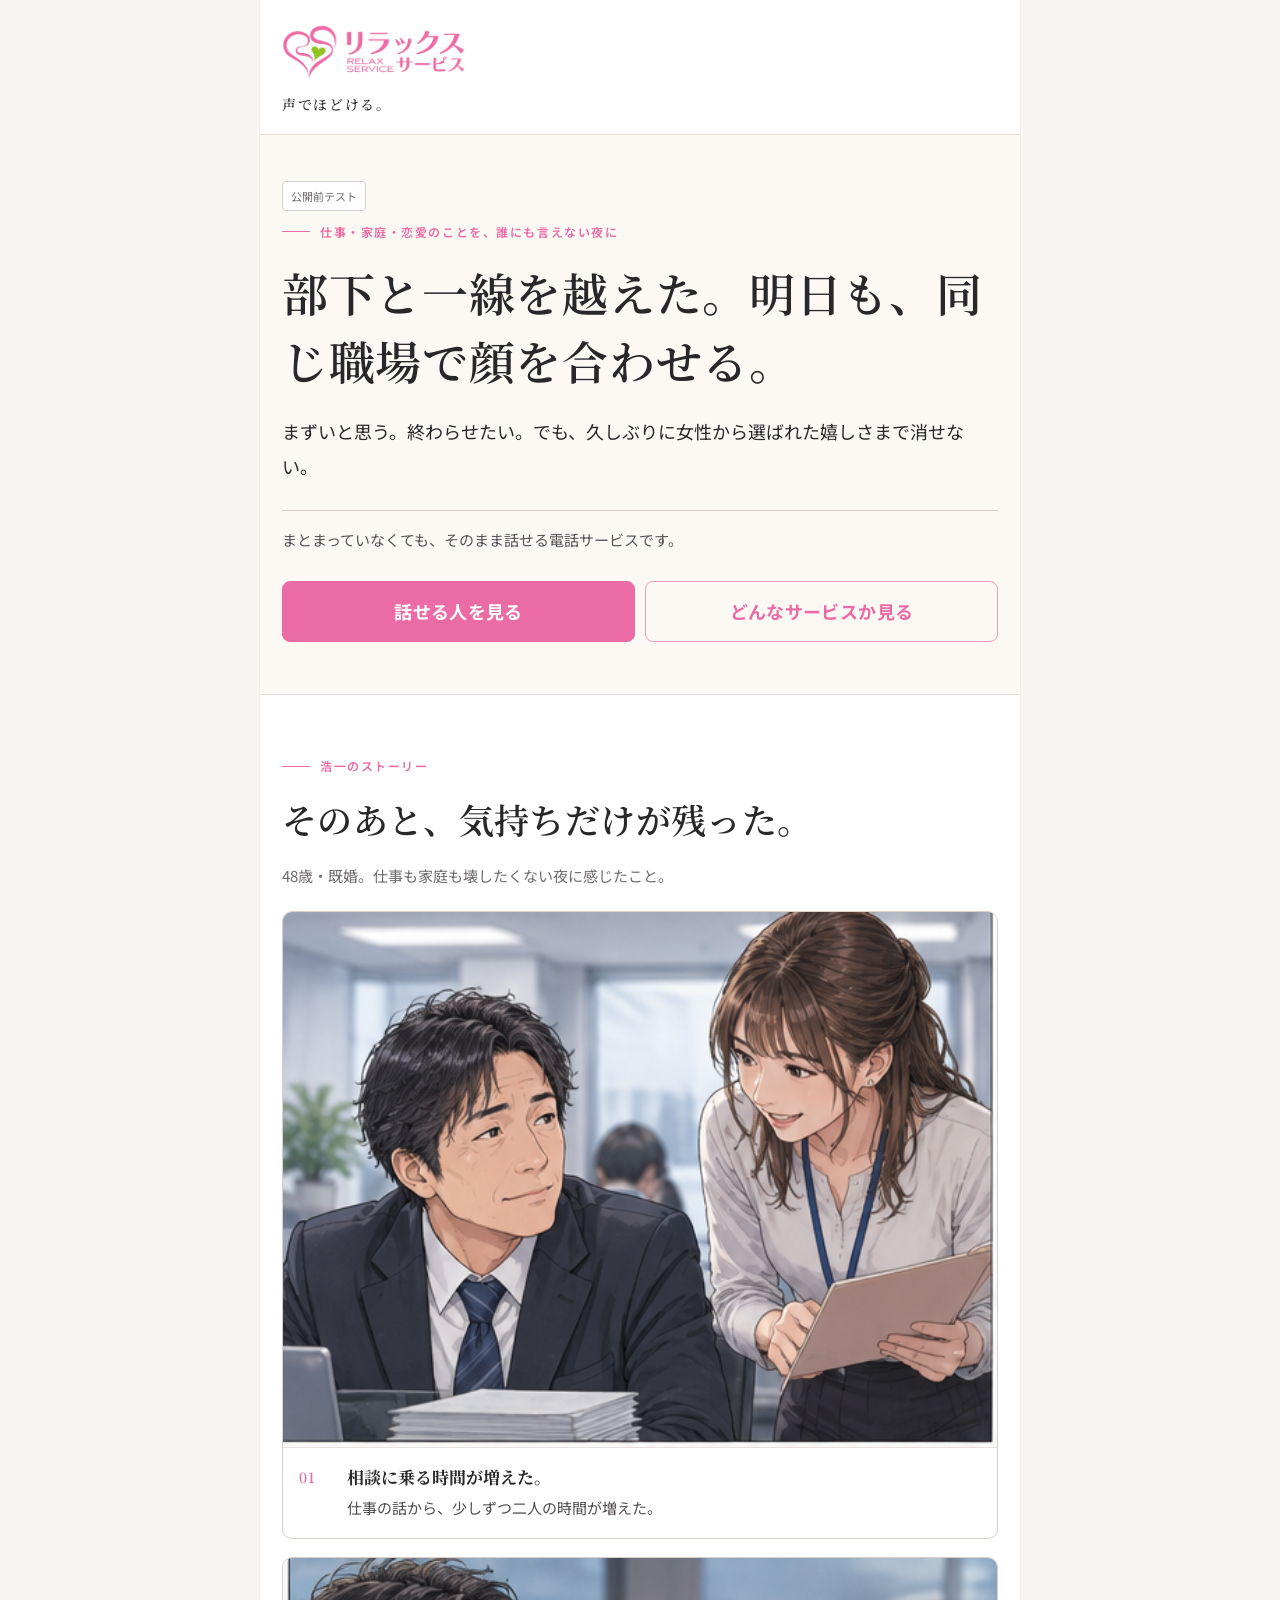
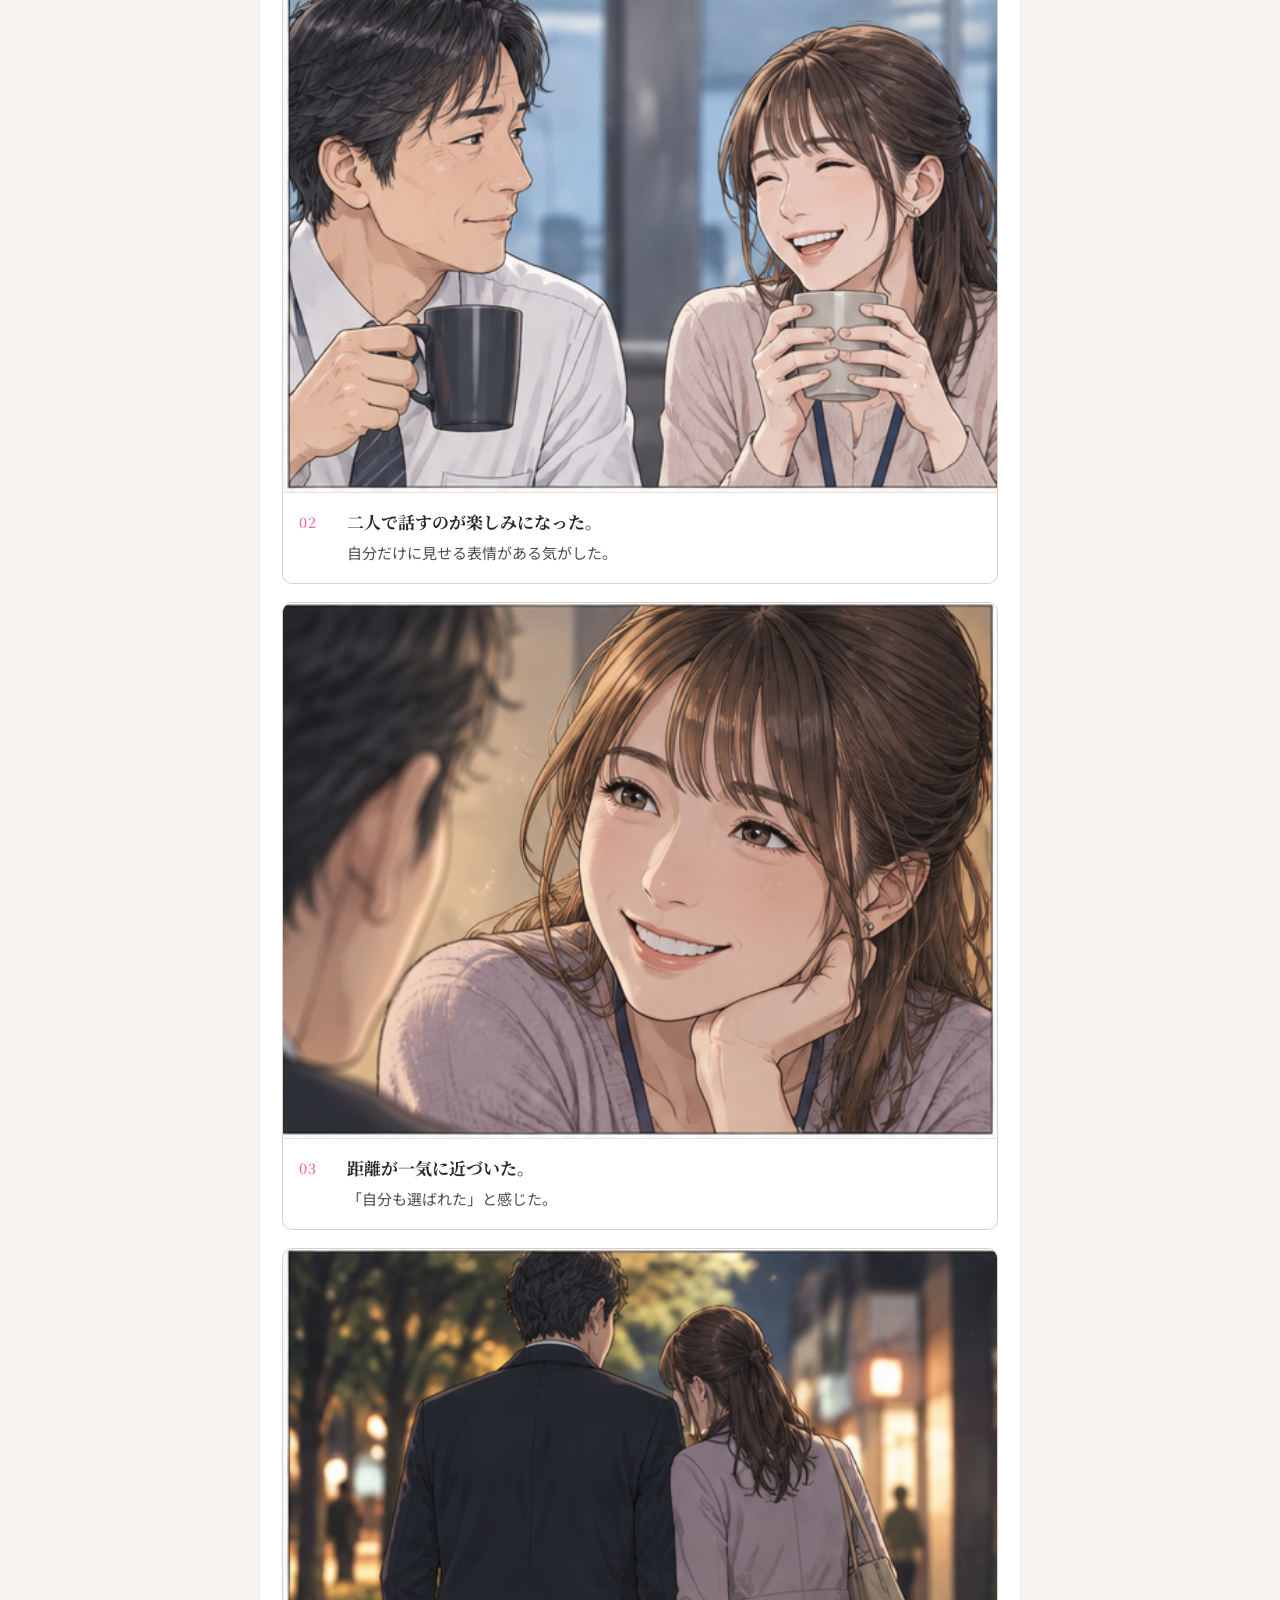
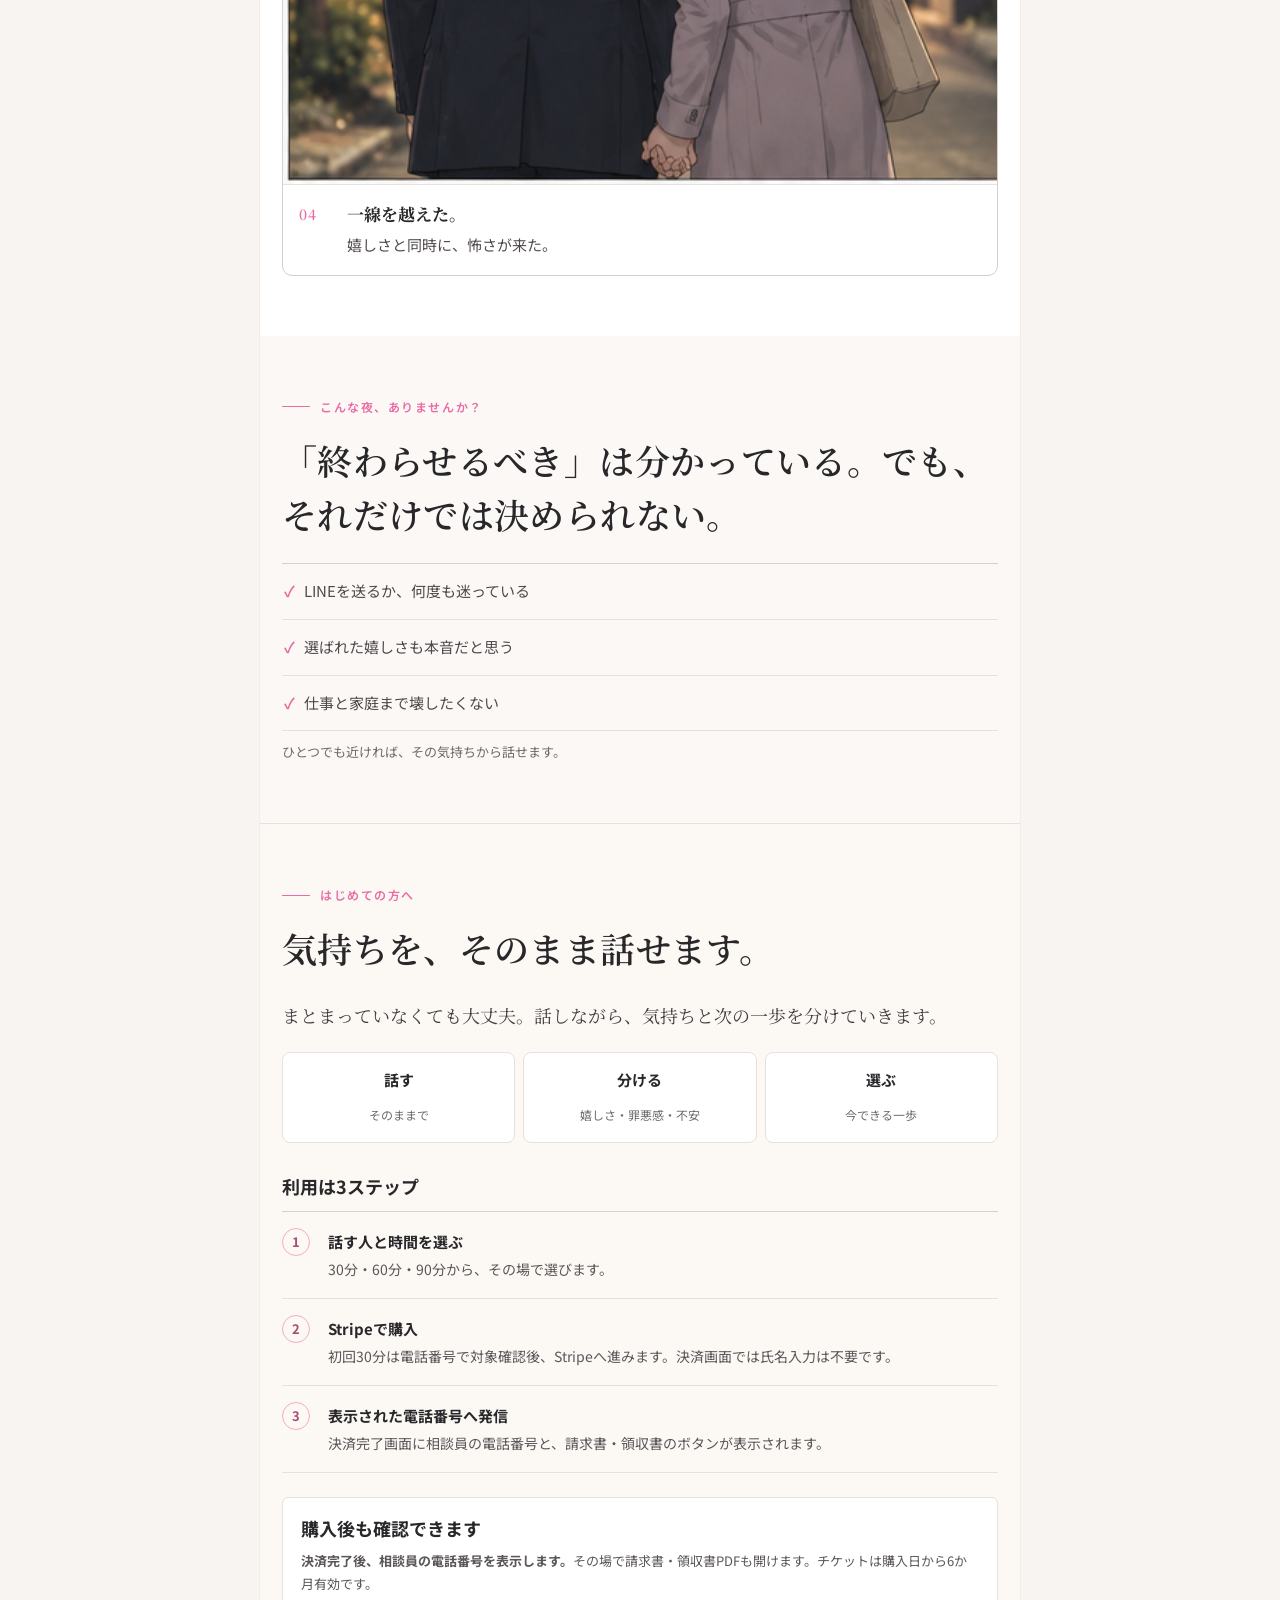
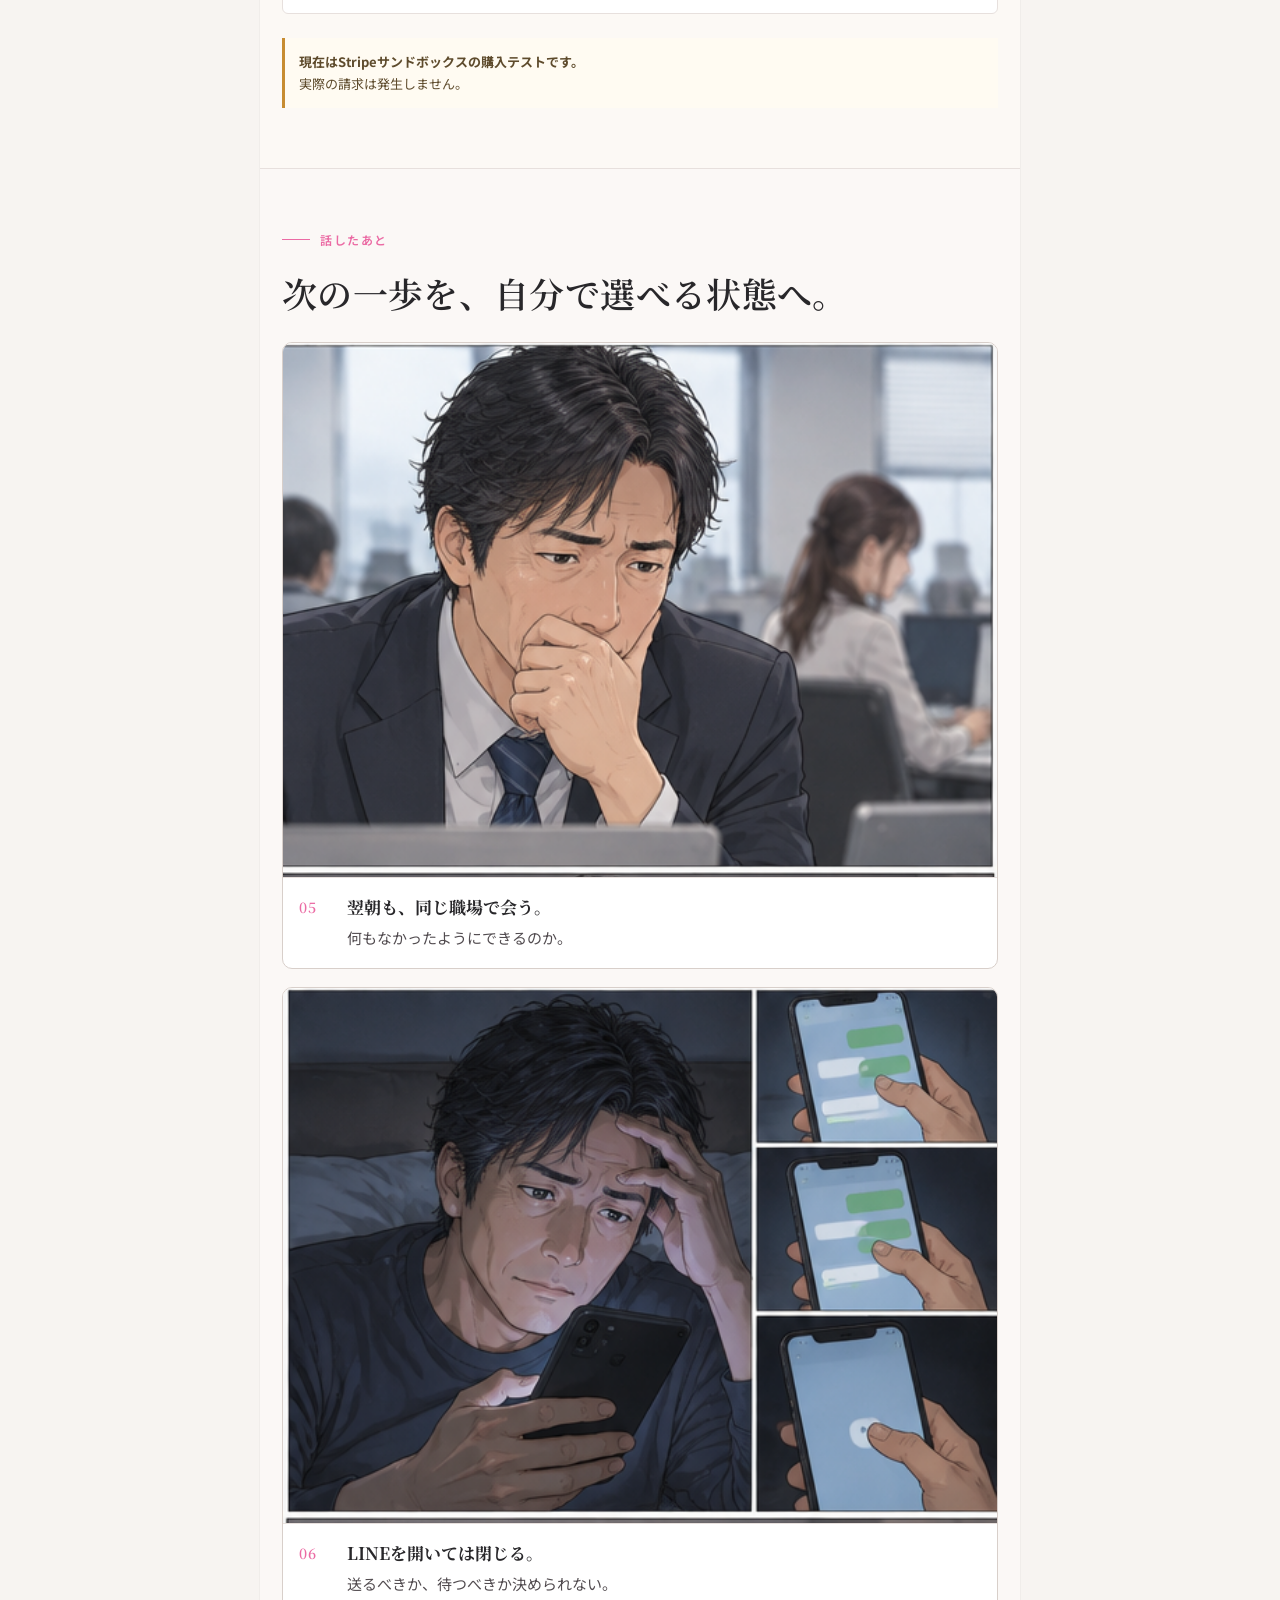
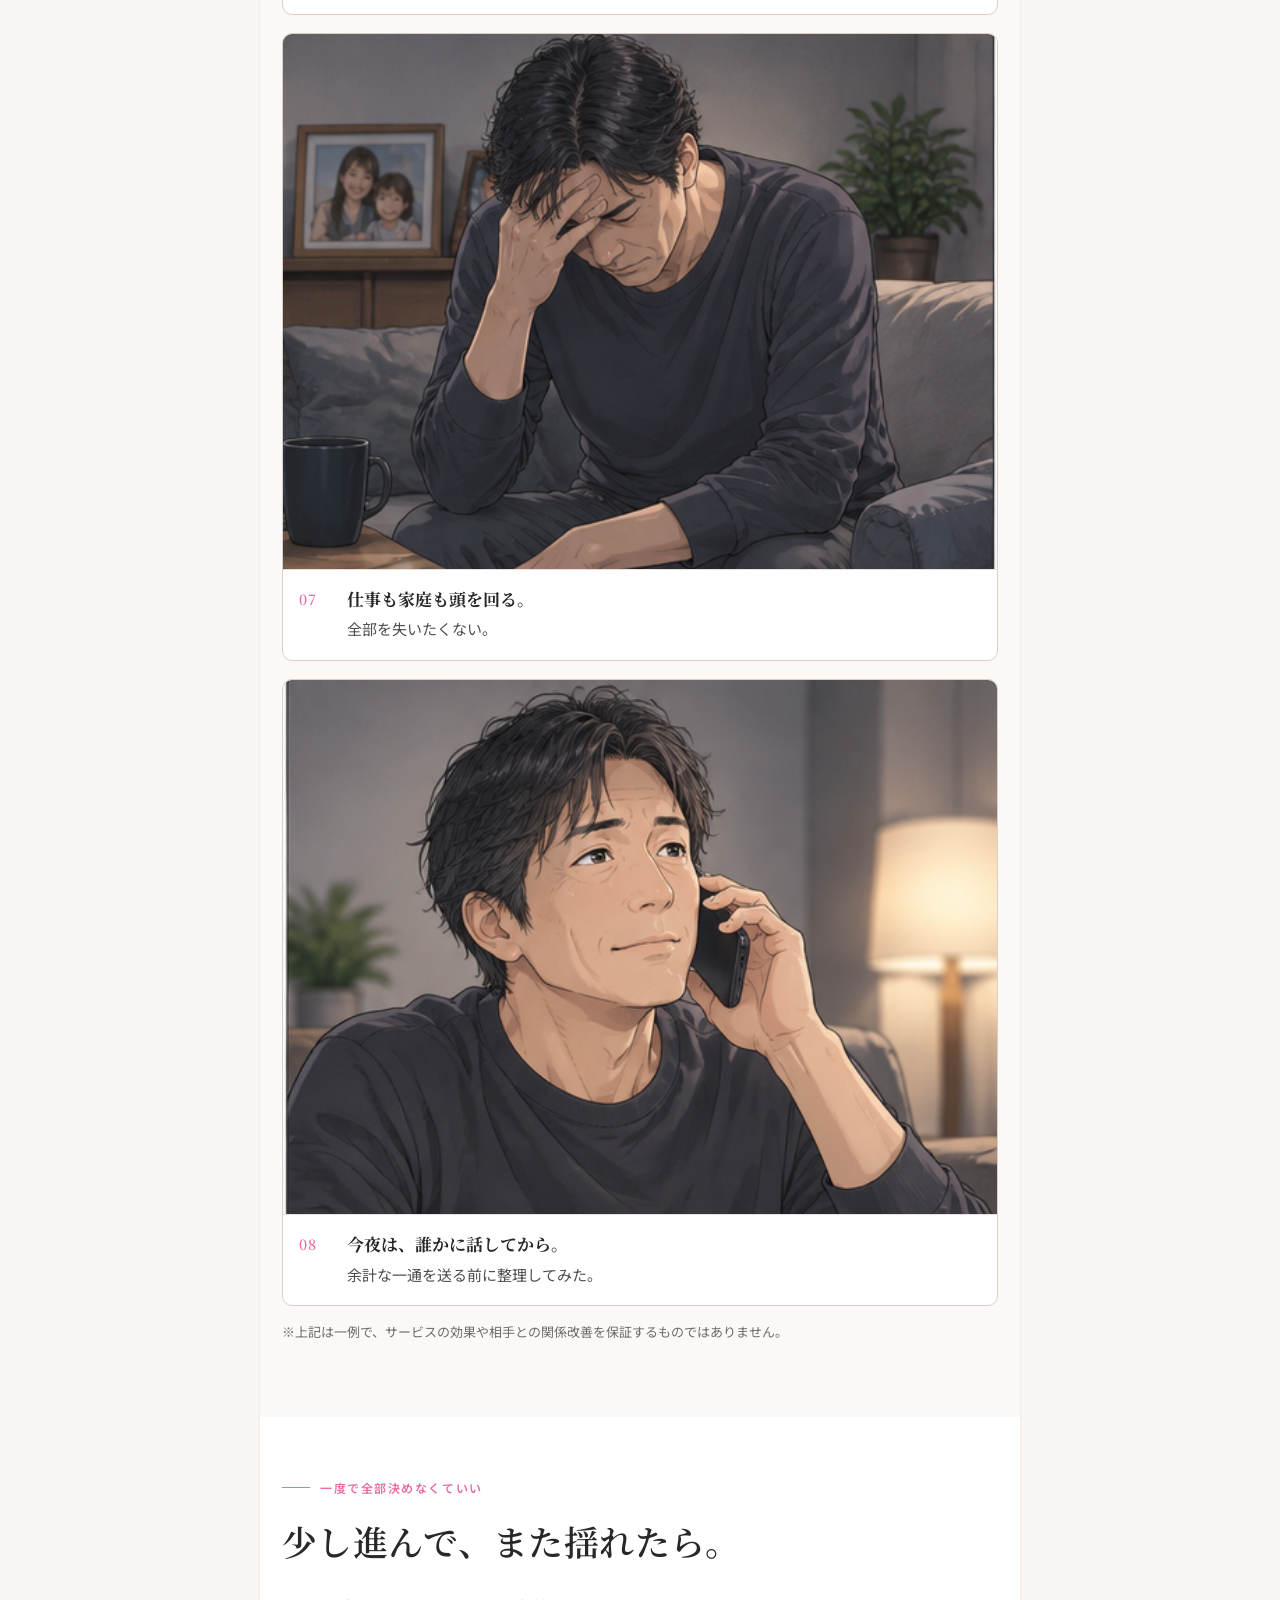
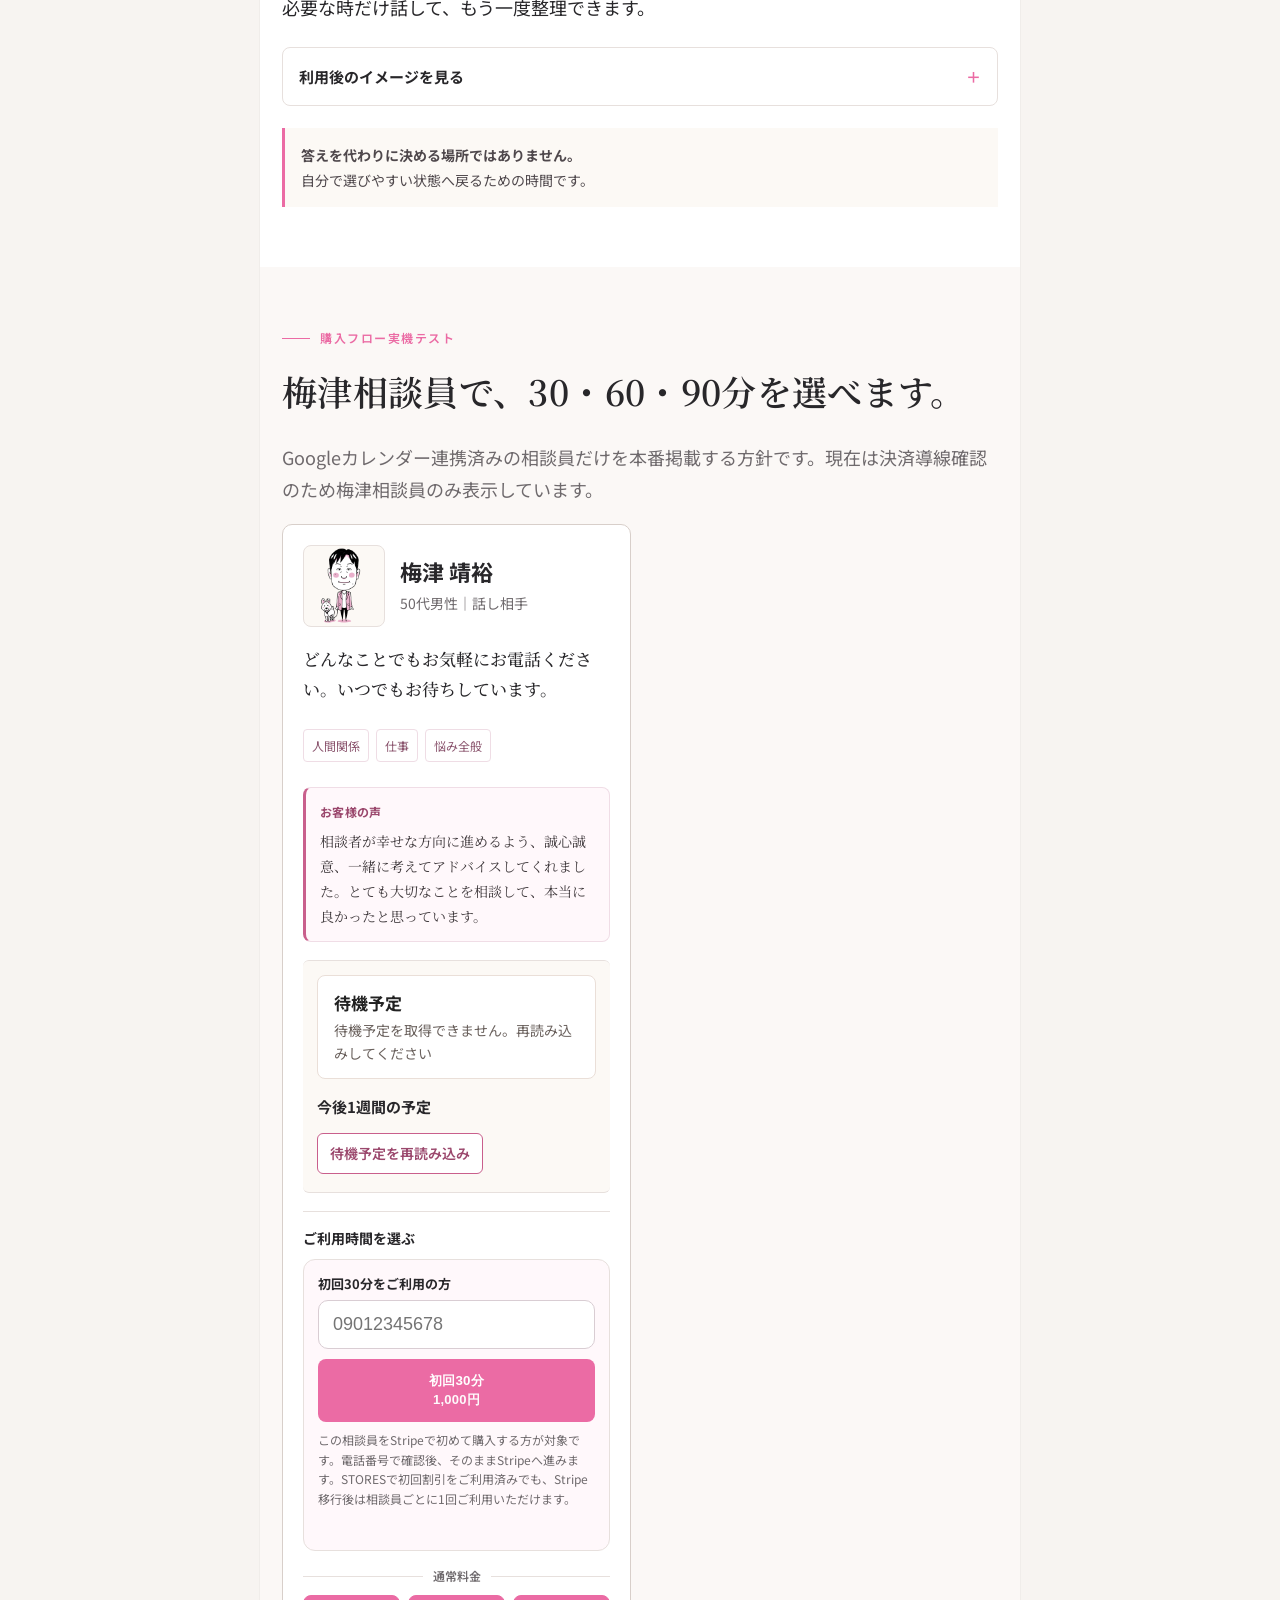
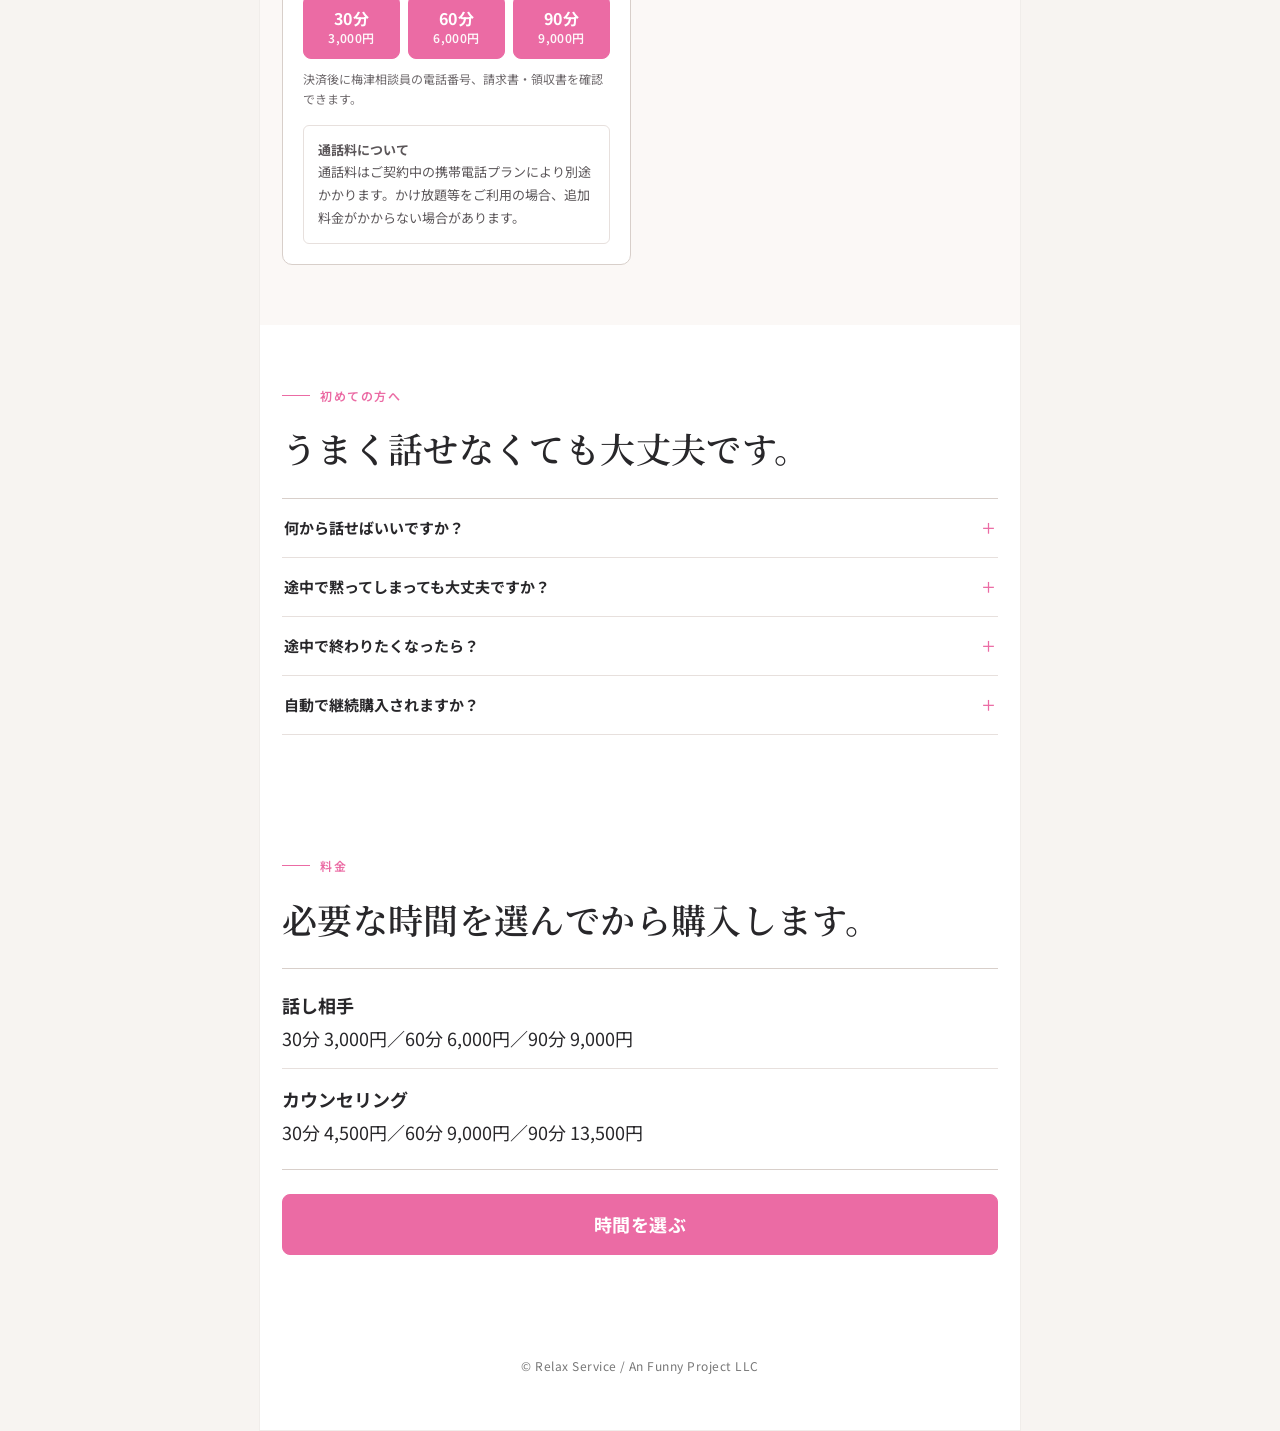
==== commit 5a8312d1: "Rebuild MLP001 directly from Mizuki LP template" ====
--- a/koichi/index.html
+++ b/koichi/index.html
@@ -2,16 +2,39 @@
 <html lang="ja">
 <head>
 <meta charset="utf-8"/>
-<meta name="viewport" content="width=device-width,initial-scale=1,viewport-fit=cover"/>
-<meta name="robots" content="noindex,nofollow"/>
+<meta content="width=device-width,initial-scale=1,viewport-fit=cover" name="viewport"/>
 <title>部下と一線を越えた。明日も、同じ職場で顔を合わせる。｜リラックスサービス</title>
-<meta name="description" content="職場・家庭・恋愛の気持ちが混線した夜に、誰にも言えないことを話しながら整理する電話サービス。"/>
-<link rel="preconnect" href="https://fonts.googleapis.com"/>
-<link rel="preconnect" href="https://fonts.gstatic.com" crossorigin/>
-<link href="https://fonts.googleapis.com/css2?family=Noto+Sans+JP:wght@400;500;600;700&family=Noto+Serif+JP:wght@500;600&display=swap" rel="stylesheet"/>
-<link rel="stylesheet" href="/lp001/style.css?v=20260922e"/>
+<meta content="職場・家庭・恋愛の気持ちが混線した夜に、誰にも言えないことを話しながら整理する電話サービス。" name="description"/>
+<meta content="noindex,nofollow" name="robots"/>
+<link href="https://fonts.googleapis.com" rel="preconnect"/>
+<link crossorigin="" href="https://fonts.gstatic.com" rel="preconnect"/>
+<link href="https://fonts.googleapis.com/css2?family=Noto+Sans+JP:wght@400;500;600;700&amp;family=Noto+Serif+JP:wght@500;600&amp;display=swap" rel="stylesheet"/>
+<link rel="stylesheet" href="/lp001/style.css?v=20260922f"/>
+<style>
+.purchase-block{margin-top:18px;padding-top:16px;border-top:1px solid var(--line)}
+.purchase-label{font-size:14px;font-weight:700;line-height:1.5;color:var(--text)}
+.first-ticket-form{margin-top:10px;padding:14px;border:1px solid var(--line);border-radius:12px;background:#fff8fb}
+.first-ticket-form label{display:block;font-size:13px;font-weight:700;line-height:1.5;color:var(--text)}
+.first-ticket-form input{width:100%;margin-top:7px;padding:13px 14px;border:1px solid #d9cdd3;border-radius:10px;background:#fff;font-size:18px;box-sizing:border-box}
+.first-ticket-submit{margin-top:10px!important;min-height:60px;width:100%;border:0;cursor:pointer;flex-direction:column;gap:1px;text-align:center;line-height:1.35}
+.first-ticket-submit span{display:block}
+.first-ticket-submit small{font-size:13px;font-weight:700;opacity:.96}
+.first-ticket-submit:disabled{opacity:.65;cursor:wait}
+.first-ticket-note{margin:8px 0 0;font-size:12px;line-height:1.65;color:var(--muted)}
+.first-ticket-status{min-height:1.6em;margin:8px 0 0;font-size:12px;line-height:1.5;font-weight:700;color:#9c456d}
+.gate-frame{position:absolute;width:1px;height:1px;border:0;opacity:0;pointer-events:none}
+.purchase-divider{display:flex;align-items:center;gap:10px;margin:14px 0 8px;color:var(--muted);font-size:12px;font-weight:600}
+.purchase-divider:before,.purchase-divider:after{content:"";height:1px;background:var(--line);flex:1}
+.ticket-options{display:grid;grid-template-columns:repeat(3,minmax(0,1fr));gap:8px;margin-top:0}
+.ticket-options .cta{margin-top:0!important;min-height:64px;padding:10px 4px;flex-direction:column;gap:1px;text-align:center;line-height:1.3}
+.ticket-options .cta span{font-size:16px}
+.ticket-options .cta small{font-size:12px;font-weight:600;opacity:.94}
+.purchase-note{margin:10px 0 0;font-size:12px;line-height:1.65;color:var(--muted)}
+.preview-label{display:inline-block;margin-bottom:10px;padding:4px 8px;border:1px solid #d8cfca;border-radius:4px;font-size:11px;color:#6f6a6d;background:#fff}
+@media(max-width:380px){.ticket-options{gap:6px}.ticket-options .cta{min-height:60px;padding:9px 3px}.ticket-options .cta span{font-size:15px}.ticket-options .cta small{font-size:11px}}
+</style>
 <script>
-window.RELAX_LP_ANALYTICS={lp_id:"MLP001",scenario:"koichi-workplace",lp_version:"20260922e"};
+window.RELAX_LP_ANALYTICS={lp_id:"MMLP001",scenario:"koichi-workplace",lp_version:"20260922f"};
 (function(){
   const params=new URLSearchParams(window.location.search);
   window.RELAX_ANALYTICS_DISABLED=params.get("qa")==="1";
@@ -27,99 +50,100 @@
 })();
 </script>
 <script src="/assets/js/lp-analytics.js?v=20260922b" defer></script>
-<script>
-window.LP_CONFIG=Object.freeze({
-  pageTitle:"部下と一線を越えた。明日も、同じ職場で顔を合わせる。｜リラックスサービス",
-  pageDescription:"職場・家庭・恋愛の気持ちが混線した夜に、誰にも言えないことを話しながら整理する電話サービス。",
-  realtime:{consultantNo:"0000-3",statusUrl:"https://script.google.com/macros/s/AKfycbyl5jrBh-O9Zp2eiqddhQykp21fiEDpZBrxJ89byy57cCQq5nsPMZN3yl5K3QdPMjrt3g/exec?action=status",timezone:"Asia/Tokyo",days:7}
-});
-</script>
 </head>
-<body><div class="wrap">
-<div class="brandbar"><img alt="リラックスサービス" class="brandlogo" src="/assets/images/logo.png"/><div class="tagline">声でほどける。</div></div>
-<header class="hero"><div class="pad">
+<body>
+<div class="wrap">
+<div class="brandbar">
+<img alt="リラックスサービス" class="brandlogo" src="/assets/images/logo.png"/>
+<div class="tagline">声でほどける。</div>
+</div>
+<header class="hero">
+<div class="pad">
 <div class="preview-label">公開前テスト</div>
 <div class="kicker">仕事・家庭・恋愛のことを、誰にも言えない夜に</div>
 <h1>部下と一線を越えた。明日も、同じ職場で顔を合わせる。</h1>
-<p class="lead">まずいと思う。終わらせたい気持ちもある。でも、久しぶりに女性から選ばれた嬉しさまで消せない。今夜、余計なLINEを送る前に。</p>
+<p class="lead">まずいと思う。終わらせたい。でも、久しぶりに女性から選ばれた嬉しさまで消せない。</p>
 <div class="hero-note">まとまっていなくても、そのまま話せる電話サービスです。</div>
 <div class="cta-row"><a class="cta" href="#people">話せる人を見る</a><a class="cta secondary" href="#service-guide">どんなサービスか見る</a></div>
-</div></header>
-
+</div>
+</header>
 <main>
 <section id="story"><div class="pad">
-<div class="kicker">浩一 48歳</div><h2>理性では分かっている。気持ちは、そんなに簡単じゃない。</h2>
-<p class="story-intro">仕事も家庭も壊したくない。それでも、後藤さんからの連絡を見ると心が揺れる。</p>
-<div class="manga-board">
-<img src="/assets/images/koichi-mlp001-8panel.png" alt="浩一の気持ちの流れを描いた8コマ漫画" width="1024" height="1536" loading="lazy"/>
-<div class="manga-summary">
-<div><b>01</b>距離が近づく<br><span>仕事の相談から、特別な関係へ</span></div>
-<div><b>02</b>翌朝、揺れる<br><span>職場・家庭・相手のことが混ざる</span></div>
-<div><b>03</b>送る前に話す<br><span>今夜の行動を一度整理する</span></div>
-</div>
-</div>
+<div class="kicker">浩一のストーリー</div>
+<h2>そのあと、気持ちだけが残った。</h2>
+<p class="story-intro">48歳・既婚。仕事も家庭も壊したくない夜に感じたこと。</p>
+<div aria-label="浩一の8コマストーリー前半" class="manga-stack">
+<article class="manga-panel"><div aria-hidden="true" class="manga-scene koichi-scene koichi-r1 koichi-c1"><img alt="" src="/assets/images/koichi-mlp001-8panel.png"/></div><div class="manga-copy"><span>01</span><p><b>相談に乗る時間が増えた。</b>仕事の話から、少しずつ二人の時間が増えた。</p></div></article>
+<article class="manga-panel"><div aria-hidden="true" class="manga-scene koichi-scene koichi-r1 koichi-c2"><img alt="" src="/assets/images/koichi-mlp001-8panel.png"/></div><div class="manga-copy"><span>02</span><p><b>二人で話すのが楽しみになった。</b>自分だけに見せる表情がある気がした。</p></div></article>
+<article class="manga-panel"><div aria-hidden="true" class="manga-scene koichi-scene koichi-r2 koichi-c1"><img alt="" src="/assets/images/koichi-mlp001-8panel.png"/></div><div class="manga-copy"><span>03</span><p><b>距離が一気に近づいた。</b>「自分も選ばれた」と感じた。</p></div></article>
+<article class="manga-panel"><div aria-hidden="true" class="manga-scene koichi-scene koichi-r2 koichi-c2"><img alt="" src="/assets/images/koichi-mlp001-8panel.png"/></div><div class="manga-copy"><span>04</span><p><b>一線を越えた。</b>嬉しさと同時に、怖さが来た。</p></div></article>
 </div>
 </div></section>
-
 <section class="section-soft" id="self-check"><div class="pad">
-<div class="kicker">こんな夜、ありませんか？</div><h2>「終わらせるべき」は分かっている。でも、それだけでは決められない。</h2>
-<div class="compact-points"><div class="compact-point">LINEを送るか、何度も迷っている</div><div class="compact-point">選ばれた嬉しさも本音だと思う</div><div class="compact-point">仕事と家庭まで壊したくない</div></div>
+<div class="kicker">こんな夜、ありませんか？</div>
+<h2>「終わらせるべき」は分かっている。でも、それだけでは決められない。</h2>
+<div class="compact-points">
+<div class="compact-point">LINEを送るか、何度も迷っている</div>
+<div class="compact-point">選ばれた嬉しさも本音だと思う</div>
+<div class="compact-point">仕事と家庭まで壊したくない</div>
+</div>
 <p class="short-note">ひとつでも近ければ、その気持ちから話せます。</p>
 </div></section>
-
 <section class="service-primer" id="service-guide"><div class="pad">
-<div class="kicker">はじめての方へ</div><h2>気持ちと、次にすることを分けて考える。</h2>
-<p class="service-definition">仕事・家庭・相手への気持ちを分けて、今夜と明日の行動を整理します。</p>
+<div class="kicker">はじめての方へ</div>
+<h2>気持ちを、そのまま話せます。</h2>
+<p class="service-definition">まとまっていなくても大丈夫。話しながら、気持ちと次の一歩を分けていきます。</p>
 <div class="compact-flow">
 <div><b>話す</b><span>そのままで</span></div>
-<div><b>分ける</b><span>気持ち・不安・期待</span></div>
-<div><b>選ぶ</b><span>次の一歩</span></div>
+<div><b>分ける</b><span>嬉しさ・罪悪感・不安</span></div>
+<div><b>選ぶ</b><span>今できる一歩</span></div>
 </div>
 <div class="use-steps"><h3>利用は3ステップ</h3><ol>
 <li class="use-step"><span class="step-number">1</span><div><b>話す人と時間を選ぶ</b><p>30分・60分・90分から、その場で選びます。</p></div></li>
-<li class="use-step"><span class="step-number">2</span><div><b>Stripeで購入</b><p>初回30分は電話番号で対象確認後、Stripeへ進みます。</p></div></li>
-<li class="use-step"><span class="step-number">3</span><div><b>表示された電話番号へ発信</b><p>決済完了後、相談員の電話番号を確認して電話します。</p></div></li>
+<li class="use-step"><span class="step-number">2</span><div><b>Stripeで購入</b><p>初回30分は電話番号で対象確認後、Stripeへ進みます。決済画面では氏名入力は不要です。</p></div></li>
+<li class="use-step"><span class="step-number">3</span><div><b>表示された電話番号へ発信</b><p>決済完了画面に相談員の電話番号と、請求書・領収書のボタンが表示されます。</p></div></li>
 </ol></div>
+<div class="safety-box"><h3>購入後も確認できます</h3><p><b>決済完了後、相談員の電話番号を表示します。</b>その場で請求書・領収書PDFも開けます。チケットは購入日から6か月有効です。</p></div>
 <div class="test-notice" role="note"><b>現在はStripeサンドボックスの購入テストです。</b><span>実際の請求は発生しません。</span></div>
 </div></section>
-
 <section class="section-soft" id="story-after"><div class="pad">
-<div class="kicker">話したあと</div><h2>危機を避けるだけで終わらず、自分で関係を選べる状態へ。</h2>
-<div class="after-points">
-<div class="after-point"><b>今夜</b>余計なLINEは送らず、一度落ち着く。</div><div class="after-point"><b>明日</b>職場では普通に。相手の反応を決めつけない。</div><div class="after-point"><b>その先</b>「何を守りたいか」を自分で選び直す。</div>
+<div class="kicker">話したあと</div><h2>次の一歩を、自分で選べる状態へ。</h2>
+<div aria-label="浩一の8コマストーリー後半" class="manga-stack">
+<article class="manga-panel"><div aria-hidden="true" class="manga-scene koichi-scene koichi-r3 koichi-c1"><img alt="" src="/assets/images/koichi-mlp001-8panel.png"/></div><div class="manga-copy"><span>05</span><p><b>翌朝も、同じ職場で会う。</b>何もなかったようにできるのか。</p></div></article>
+<article class="manga-panel"><div aria-hidden="true" class="manga-scene koichi-scene koichi-r3 koichi-c2"><img alt="" src="/assets/images/koichi-mlp001-8panel.png"/></div><div class="manga-copy"><span>06</span><p><b>LINEを開いては閉じる。</b>送るべきか、待つべきか決められない。</p></div></article>
+<article class="manga-panel"><div aria-hidden="true" class="manga-scene koichi-scene koichi-r4 koichi-c1"><img alt="" src="/assets/images/koichi-mlp001-8panel.png"/></div><div class="manga-copy"><span>07</span><p><b>仕事も家庭も頭を回る。</b>全部を失いたくない。</p></div></article>
+<article class="manga-panel"><div aria-hidden="true" class="manga-scene koichi-scene koichi-r4 koichi-c2"><img alt="" src="/assets/images/koichi-mlp001-8panel.png"/></div><div class="manga-copy"><span>08</span><p><b>今夜は、誰かに話してから。</b>余計な一通を送る前に整理してみた。</p></div></article>
 </div>
+<p class="muted" style="margin-top:14px;font-size:13px">※上記は一例で、サービスの効果や相手との関係改善を保証するものではありません。</p>
 </div></section>
-
 <section id="repeat-case"><div class="pad">
 <div class="kicker">一度で全部決めなくていい</div>
-<h2>一度落ち着いても、相手の反応でまた揺れることはある。</h2>
+<h2>少し進んで、また揺れたら。</h2>
 <p class="lead">必要な時だけ話して、もう一度整理できます。</p>
 <details class="secondary-story">
 <summary>利用後のイメージを見る</summary>
 <div class="secondary-story-body">
 <div class="repeat-case">
-<div class="repeat-step"><span class="repeat-step-num">1</span><div><b>話した夜</b><p>今夜は送らない、と決めてスマホを置いた。</p></div></div><div class="repeat-step"><span class="repeat-step-num">2</span><div><b>次の日</b><p>職場では普通に挨拶し、仕事に必要なやり取りだけにした。</p></div></div><div class="repeat-step"><span class="repeat-step-num">3</span><div><b>また揺れた時</b><p>後藤さんの反応で気持ちが戻ったら、衝動で動く前にもう一度整理する。</p></div></div>
+<div class="repeat-step"><span class="repeat-step-num">1</span><div><b>話した夜</b><p>今夜は送らず、まず休む。</p></div></div>
+<div class="repeat-step"><span class="repeat-step-num">2</span><div><b>次の日</b><p>職場では普通に挨拶する。</p></div></div>
+<div class="repeat-step"><span class="repeat-step-num">3</span><div><b>また揺れた時</b><p>必要なら、もう一度気持ちを分け直す。</p></div></div>
 </div>
 </div></details>
-<div class="reassurance"><b>相手を攻略する答えを教える場所ではありません。</b><br>焦って動く前に、自分で選びやすい状態へ戻るための時間です。</div>
+<div class="reassurance"><b>答えを代わりに決める場所ではありません。</b><br>自分で選びやすい状態へ戻るための時間です。</div>
 </div></section>
 <section class="section-soft" id="people"><div class="pad">
-<div class="kicker">話せる人</div><h2>今、話せる時間を確認してから選べます。</h2>
-<p class="muted">公開前テストでは、決済・待機予定・計測確認のため梅津相談員のみ表示しています。</p>
+<div class="kicker">購入フロー実機テスト</div><h2>梅津相談員で、30・60・90分を選べます。</h2>
+<p class="muted">Googleカレンダー連携済みの相談員だけを本番掲載する方針です。現在は決済導線確認のため梅津相談員のみ表示しています。</p>
 <div class="counselors">
-<article class="person" data-counselor-id="0000-3">
-<div class="person-top"><div class="avatar"><img alt="梅津 靖裕" src="/assets/images/umezu.png"/></div><div><div class="person-name">梅津 靖裕</div><div class="meta">50代男性｜話し相手</div></div></div>
-<p class="one-line">どんなことでもお気軽にお電話ください。いつでもお待ちしています。</p>
-<div class="tags"><span class="tag">人間関係</span><span class="tag">仕事</span><span class="tag">悩み全般</span></div>
-<div class="schedule" id="realtime-schedule-0000-3"><div aria-live="polite" class="realtime-status" id="realtime-status-0000-3"><div class="realtime-status-label" id="realtime-label-0000-3">待機予定</div><div class="realtime-status-time" id="realtime-time-0000-3">待機予定を読み込み中…</div></div><div class="schedule-head"><b>今後1週間の予定</b></div><ul class="schedule-list" id="realtime-week-0000-3"><li>待機予定を読み込み中…</li></ul></div>
+<article class="person" data-counselor-id="0000-3"><div class="person-top"><div class="avatar"><img alt="梅津 靖裕" src="/assets/images/umezu.png"/></div><div><div class="person-name">梅津 靖裕</div><div class="meta">50代男性｜話し相手</div></div></div><p class="one-line">どんなことでもお気軽にお電話ください。いつでもお待ちしています。</p><div class="tags"><span class="tag">人間関係</span><span class="tag">仕事</span><span class="tag">悩み全般</span></div><div class="schedule" id="realtime-schedule-0000-3"><div aria-live="polite" class="realtime-status" id="realtime-status-0000-3"><div class="realtime-status-label" id="realtime-label-0000-3">待機予定</div><div class="realtime-status-time" id="realtime-time-0000-3">待機予定を読み込み中…</div></div><div class="schedule-head"><b>今後1週間の予定</b></div><ul class="schedule-list" id="realtime-week-0000-3"><li>待機予定を読み込み中…</li></ul></div>
 <div class="purchase-block">
 <div class="purchase-label">ご利用時間を選ぶ</div>
-<form class="first-ticket-form" data-initial-checkout data-consultant-no="0000-3" data-lp-id="MLP001" data-action-url="https://script.google.com/macros/s/AKfycbyuumB90EbJS9sesozUegcU6GgNjyPPmqKbL3ztT37lqw7tOjkDwL4-ysuvNX4xsSWS6w/exec" novalidate>
-<label>初回30分をご利用の方</label>
-<input data-initial-phone name="phone" type="tel" inputmode="tel" autocomplete="tel" placeholder="09012345678" required>
-<button class="cta first-ticket-submit" data-initial-submit type="submit"><span>初回30分</span><small>1,000円</small></button>
-<p class="first-ticket-note">この相談員をStripeで初めて購入する方が対象です。電話番号で確認後、そのままStripeへ進みます。</p>
-<p class="first-ticket-status" data-initial-status aria-live="polite"></p>
+<form class="first-ticket-form" id="initial-ticket-form" data-initial-checkout data-consultant-no="0000-3" data-lp-id="MLP001" data-action-url="https://script.google.com/macros/s/AKfycbyuumB90EbJS9sesozUegcU6GgNjyPPmqKbL3ztT37lqw7tOjkDwL4-ysuvNX4xsSWS6w/exec" novalidate>
+<label for="initial-phone">初回30分をご利用の方</label>
+<input id="initial-phone" data-initial-phone name="phone" type="tel" inputmode="tel" autocomplete="tel" placeholder="09012345678" aria-describedby="initial-note initial-status" required>
+<button class="cta first-ticket-submit" data-initial-submit id="initial-submit" type="submit"><span>初回30分</span><small>1,000円</small></button>
+<p class="first-ticket-note" id="initial-note">この相談員をStripeで初めて購入する方が対象です。電話番号で確認後、そのままStripeへ進みます。STORESで初回割引をご利用済みでも、Stripe移行後は相談員ごとに1回ご利用いただけます。</p>
+<p class="first-ticket-status" data-initial-status id="initial-status" aria-live="polite"></p>
 </form>
 <div class="purchase-divider"><span>通常料金</span></div>
 <div class="ticket-options" aria-label="梅津相談員の通常購入時間">
@@ -127,7 +151,7 @@
 <a class="cta" href="https://buy.stripe.com/test_28E3cx1ldgtkd2X5lCgQE0h?client_reference_id=0000-3_MLP001"><span>60分</span><small>6,000円</small></a>
 <a class="cta" href="https://buy.stripe.com/test_28EeVfaVNa4W6Ez3dugQE0i?client_reference_id=0000-3_MLP001"><span>90分</span><small>9,000円</small></a>
 </div>
-<p class="purchase-note">決済後に相談員の電話番号、請求書・領収書を確認できます。</p>
+<p class="purchase-note">決済後に梅津相談員の電話番号、請求書・領収書を確認できます。</p>
 <div class="fee-note"><b>通話料について</b><br>通話料はご契約中の携帯電話プランにより別途かかります。かけ放題等をご利用の場合、追加料金がかからない場合があります。</div>
 </div>
 </article>
@@ -136,19 +160,26 @@
 <section id="faq"><div class="pad">
 <div class="kicker">初めての方へ</div><h2>うまく話せなくても大丈夫です。</h2>
 <div class="faq-list">
-<details class="faq-item"><summary>何から話せばいいですか？</summary><div class="faq-answer">「何から話せばいいか分からない」と、そのまま伝えて大丈夫です。今いちばん頭から離れないことから話せます。</div></details>
-<details class="faq-item"><summary>相手との関係をどうするか決めてもらえますか？</summary><div class="faq-answer">答えを代わりに決めるサービスではありません。気持ちと選択肢を整理し、ご自身で選びやすい状態を目指します。</div></details>
-<details class="faq-item"><summary>途中で黙ったり、終わりたくなっても大丈夫ですか？</summary><div class="faq-answer">大丈夫です。沈黙も含めてご自身のペースで話せます。無理に通話を続ける必要はありません。</div></details>
+<details class="faq-item"><summary>何から話せばいいですか？</summary><div class="faq-answer">「何から話せばいいか分からない」と、そのまま伝えて大丈夫です。今いちばん頭から離れないことから、一緒に整理します。</div></details>
+<details class="faq-item"><summary>途中で黙ってしまっても大丈夫ですか？</summary><div class="faq-answer">大丈夫です。考える時間や沈黙も含めて、その人のペースで話せます。</div></details>
+<details class="faq-item"><summary>途中で終わりたくなったら？</summary><div class="faq-answer">無理に話し続ける必要はありません。ご自身の判断で通話を終えられます。</div></details>
 <details class="faq-item"><summary>自動で継続購入されますか？</summary><div class="faq-answer">されません。必要な時に、必要な時間のチケットを都度購入します。</div></details>
-</div></div></section>
-
-<section><div class="pad"><div class="kicker">料金</div><h2>必要な時間を選んでから購入します。</h2>
-<div class="pricebox"><p><b>話し相手</b><br>30分 3,000円／60分 6,000円／90分 9,000円</p><p><b>初回30分</b><br>対象の相談員をStripeで初めて購入する方は 1,000円</p></div>
-<div class="final-cta"><a class="cta" href="#people">時間を選ぶ</a></div>
+</div>
 </div></section>
+<section><div class="pad"><div class="kicker">料金</div><h2>必要な時間を選んでから購入します。</h2><div class="pricebox"><p><b>話し相手</b><br/>30分 3,000円／60分 6,000円／90分 9,000円</p><p><b>カウンセリング</b><br/>30分 4,500円／60分 9,000円／90分 13,500円</p></div><div class="final-cta"><a class="cta" href="#people">時間を選ぶ</a></div></div></section>
 </main>
 <footer class="footer">© Relax Service / An Funny Project LLC</footer>
 </div>
+
+<script>
+window.LP_CONFIG=Object.freeze({
+  lpId:"MLP001",
+  pageTitle:"部下と一線を越えた。明日も、同じ職場で顔を合わせる。｜リラックスサービス",
+  pageDescription:"職場・家庭・恋愛の気持ちが混線した夜に、誰にも言えないことを話しながら整理する電話サービス。",
+  realtime:{consultantNo:"0000-3",statusUrl:"https://script.google.com/macros/s/AKfycbyl5jrBh-O9Zp2eiqddhQykp21fiEDpZBrxJ89byy57cCQq5nsPMZN3yl5K3QdPMjrt3g/exec?action=status",timezone:"Asia/Tokyo",days:7}
+});
+</script>
 <script src="/lp001/app.js?v=20260919a" defer></script>
 <script src="/assets/js/initial-checkout.js?v=20260922b" defer></script>
-</body></html>+</body>
+</html>
--- a/lp001/style.css
+++ b/lp001/style.css
@@ -298,3 +298,25 @@
 @media(max-width:480px){
   .manga-summary div{padding:9px 5px;font-size:11px}
 }
+
+
+/* Koichi: use Mizuki manga-stack template */
+.koichi-scene{aspect-ratio:4/3}
+.koichi-scene img{position:absolute;top:0;width:200%;max-width:none;height:auto;display:block;transform:none}
+.koichi-scene-1 img{left:0;top:0}
+.koichi-scene-2 img{left:-100%;top:0}
+.koichi-scene-3 img{left:0;top:-100%}
+.koichi-scene-4 img{left:-100%;top:-100%}
+.koichi-scene-5 img{left:0;top:-200%}
+.koichi-scene-6 img{left:-100%;top:-200%}
+.koichi-scene-7 img{left:0;top:-300%}
+.koichi-scene-8 img{left:-100%;top:-300%}
+
+
+/* Koichi composite manga crop: 2 columns x 4 rows */
+.koichi-scene{aspect-ratio:4/3}
+.koichi-scene img{position:absolute;max-width:none;width:200%;height:auto;transform:none!important;left:0;top:0}
+.koichi-c2 img{left:-100%}
+.koichi-r2 img{top:-100%}
+.koichi-r3 img{top:-200%}
+.koichi-r4 img{top:-300%}
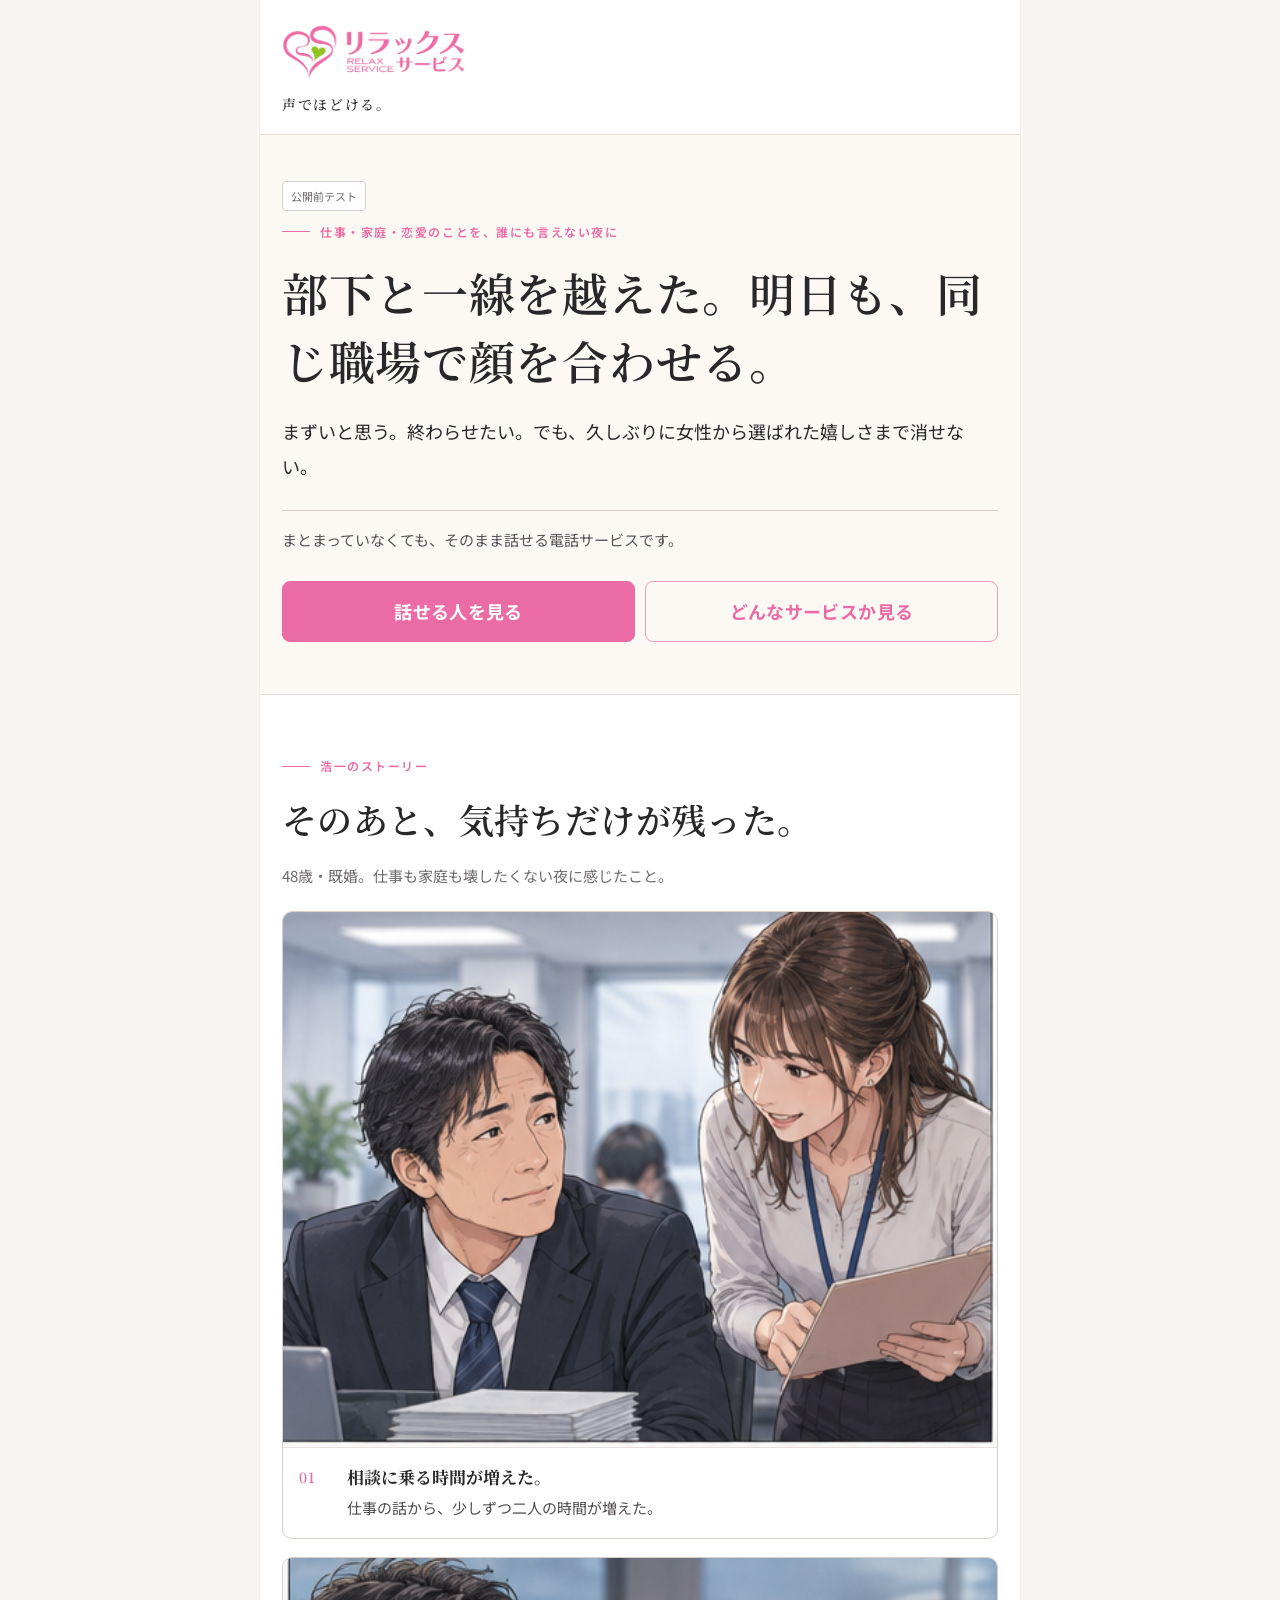
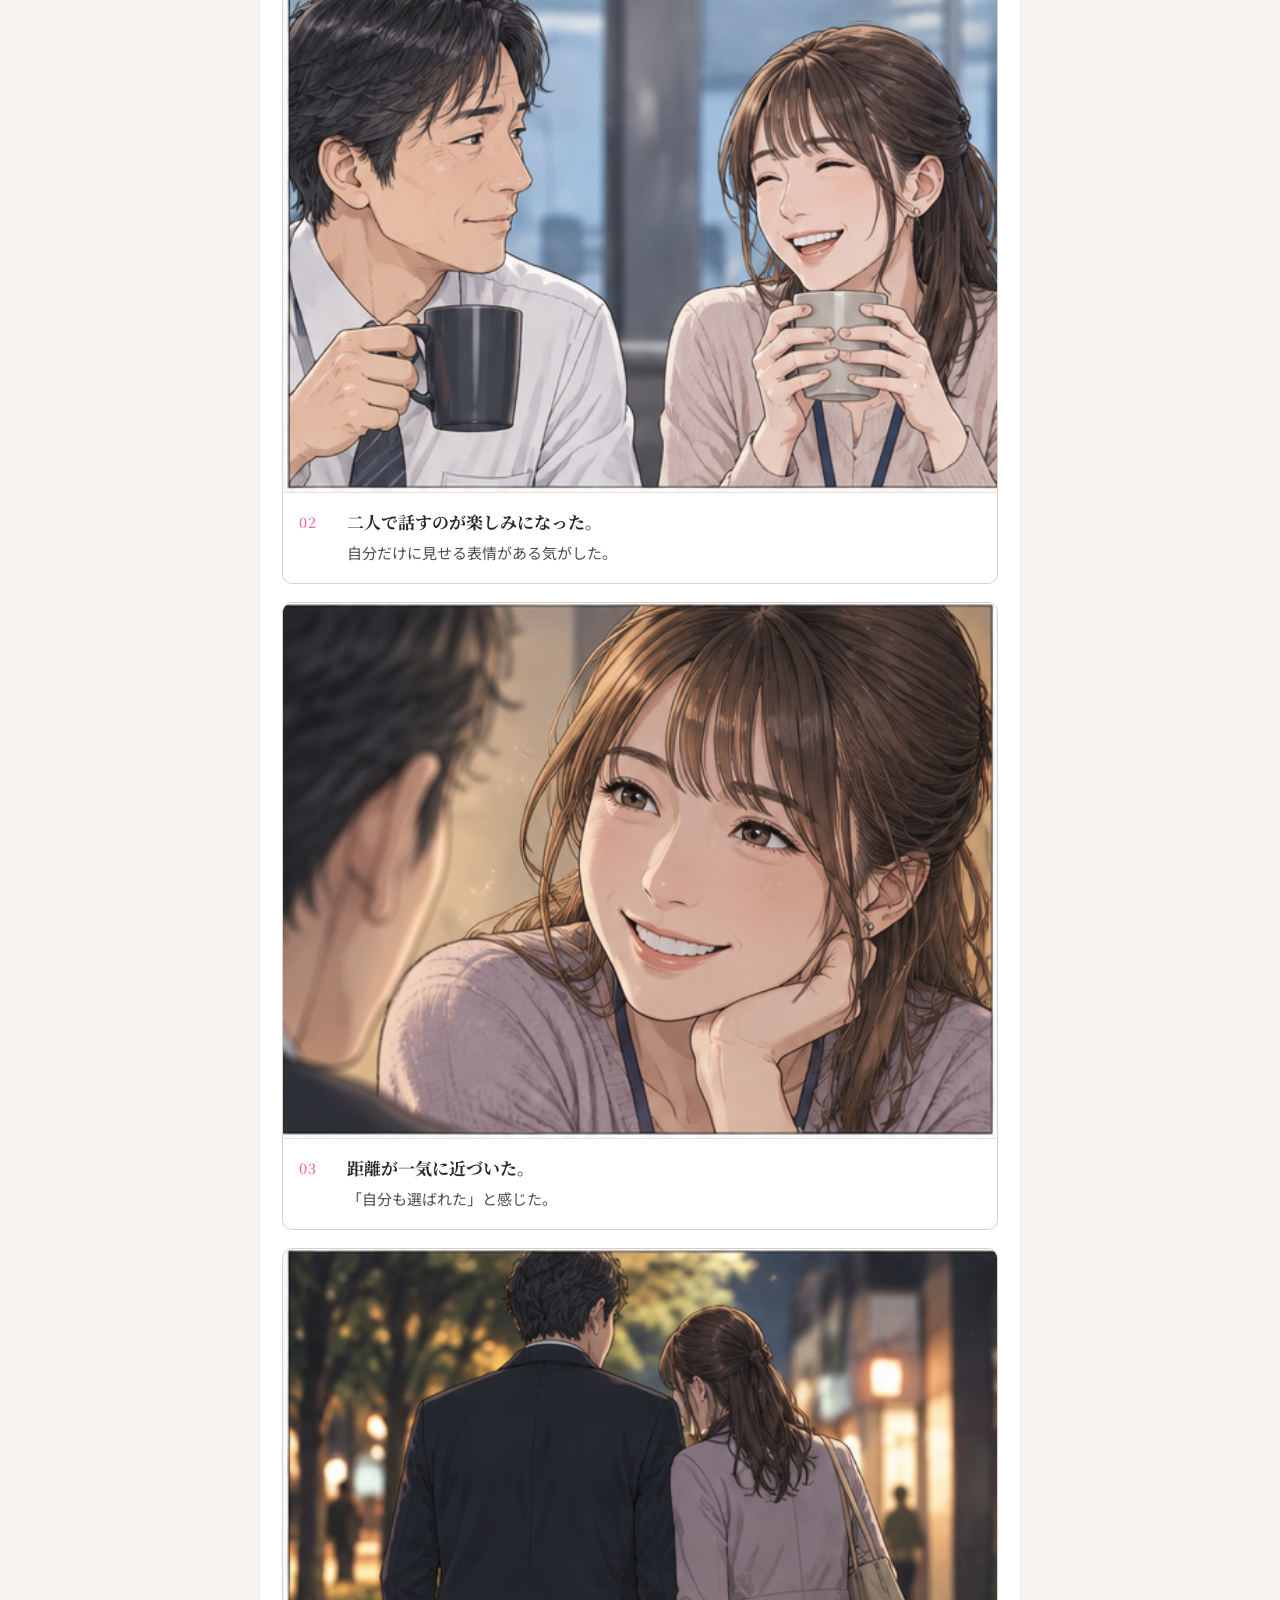
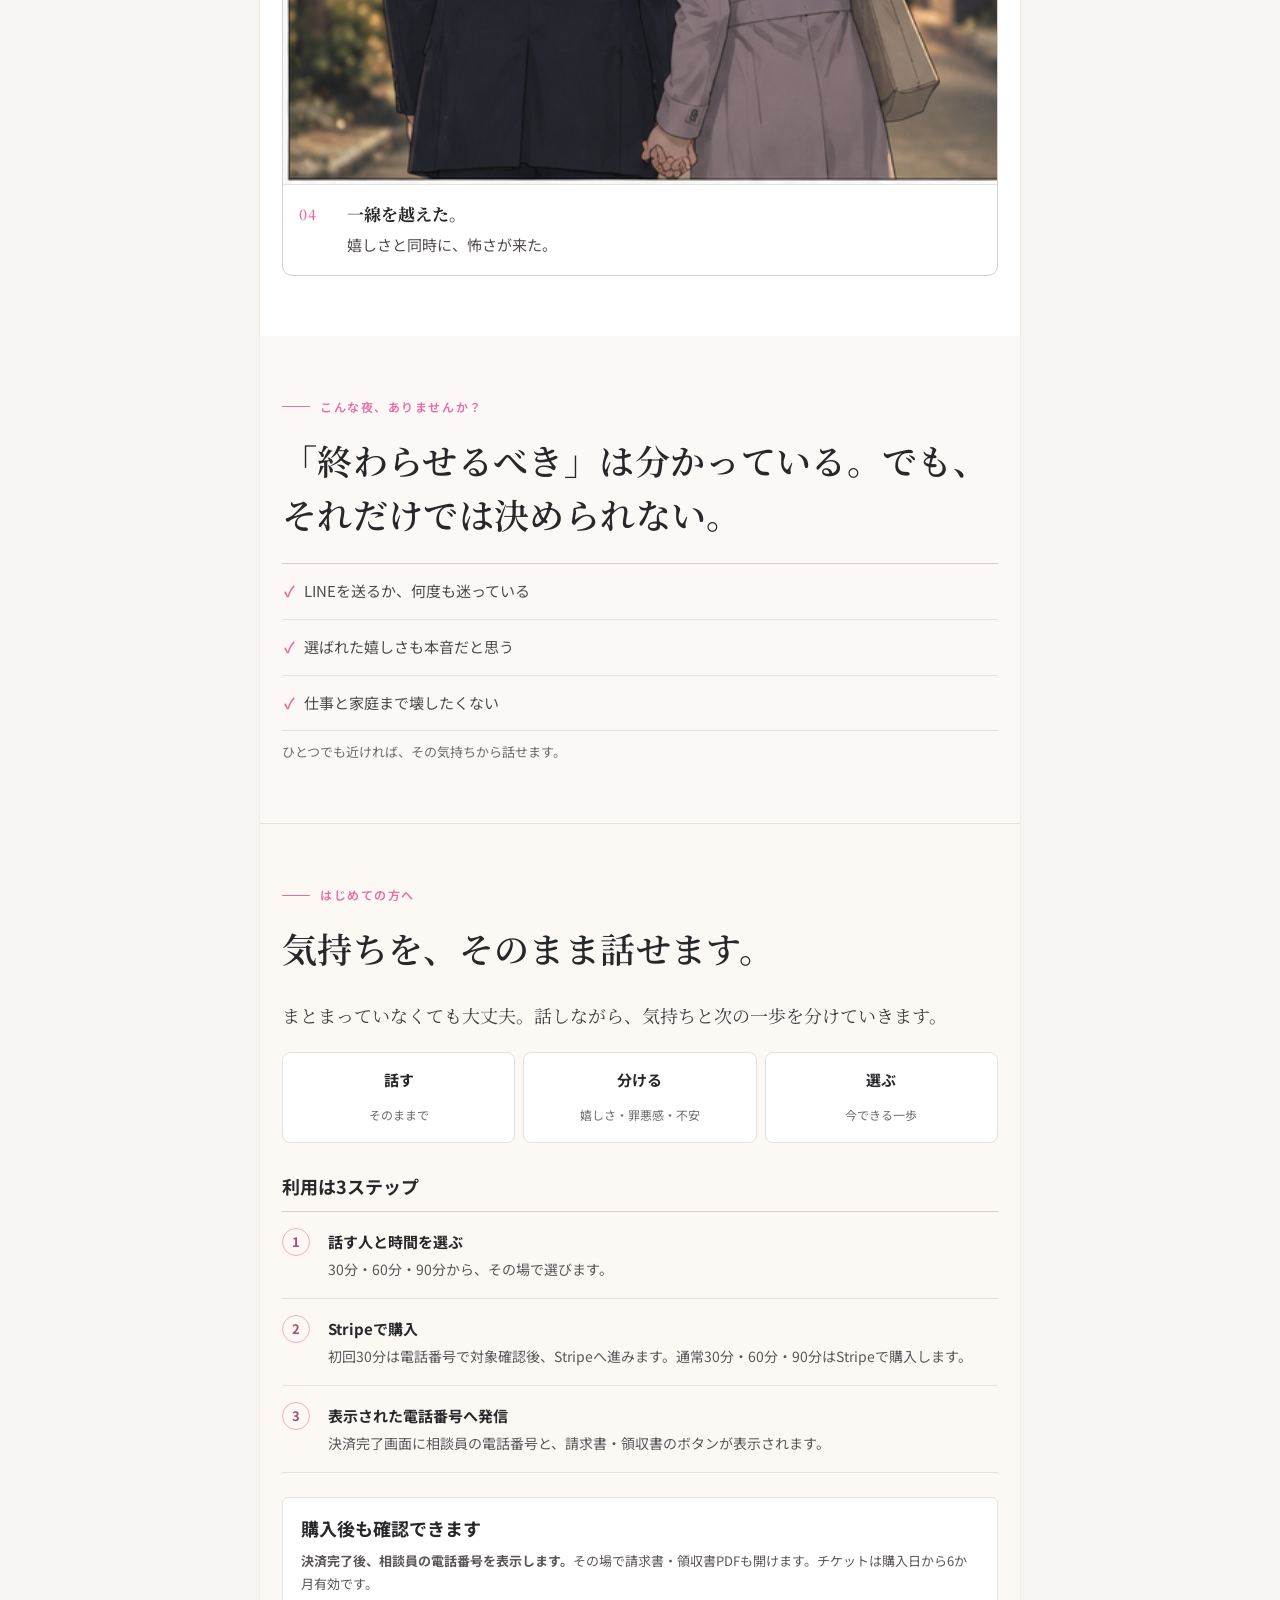
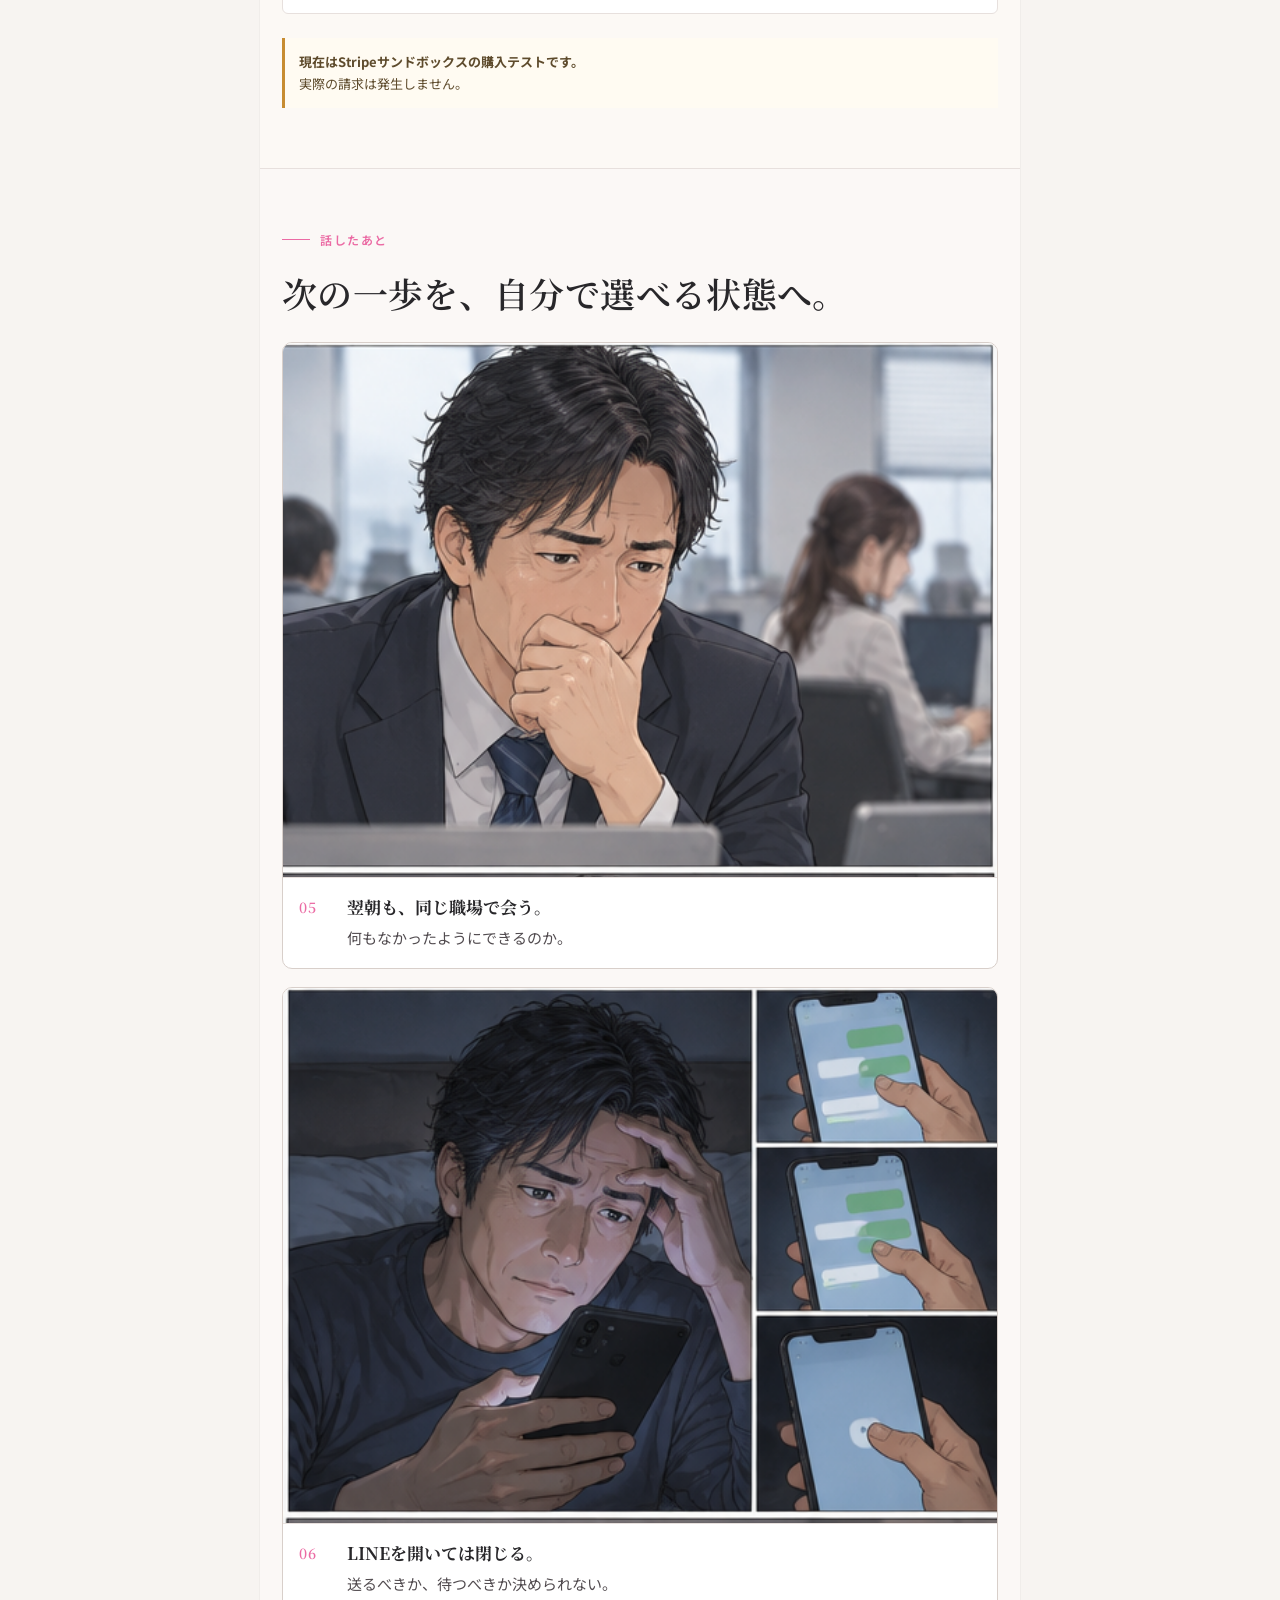
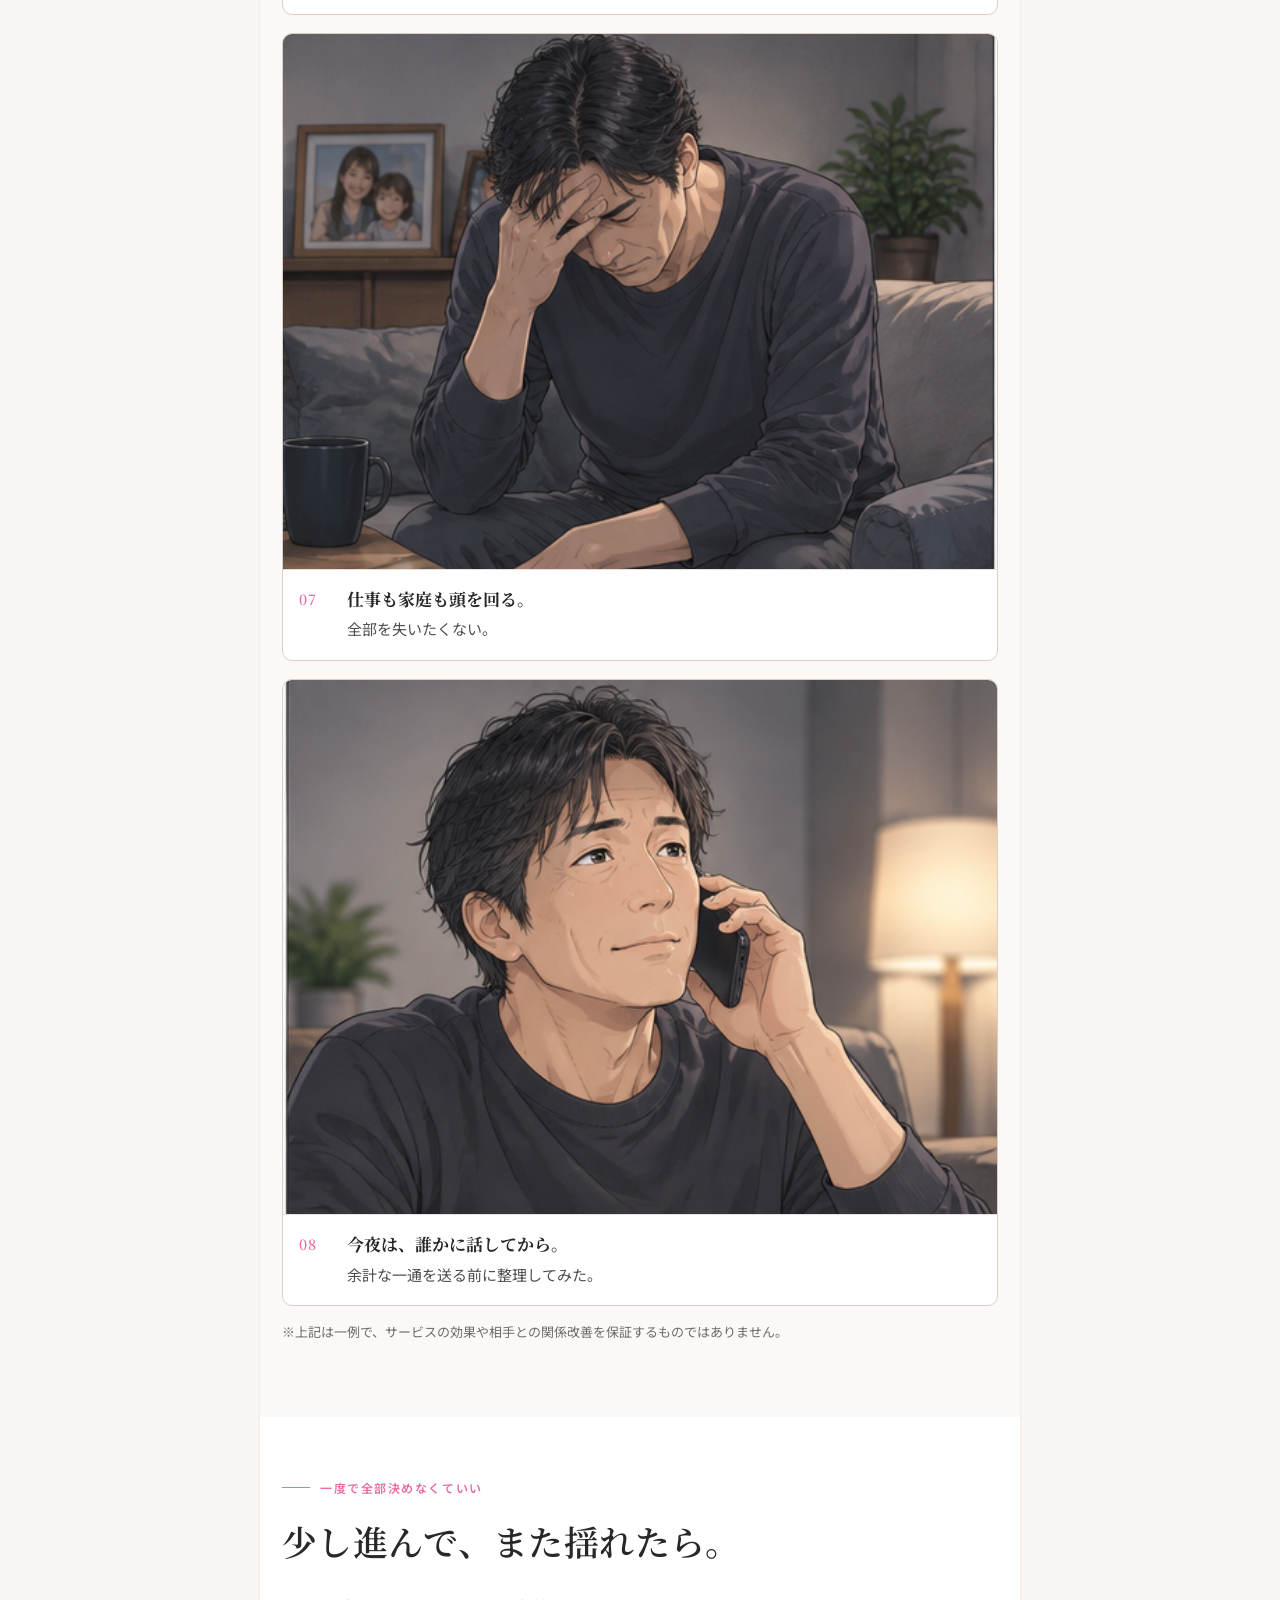
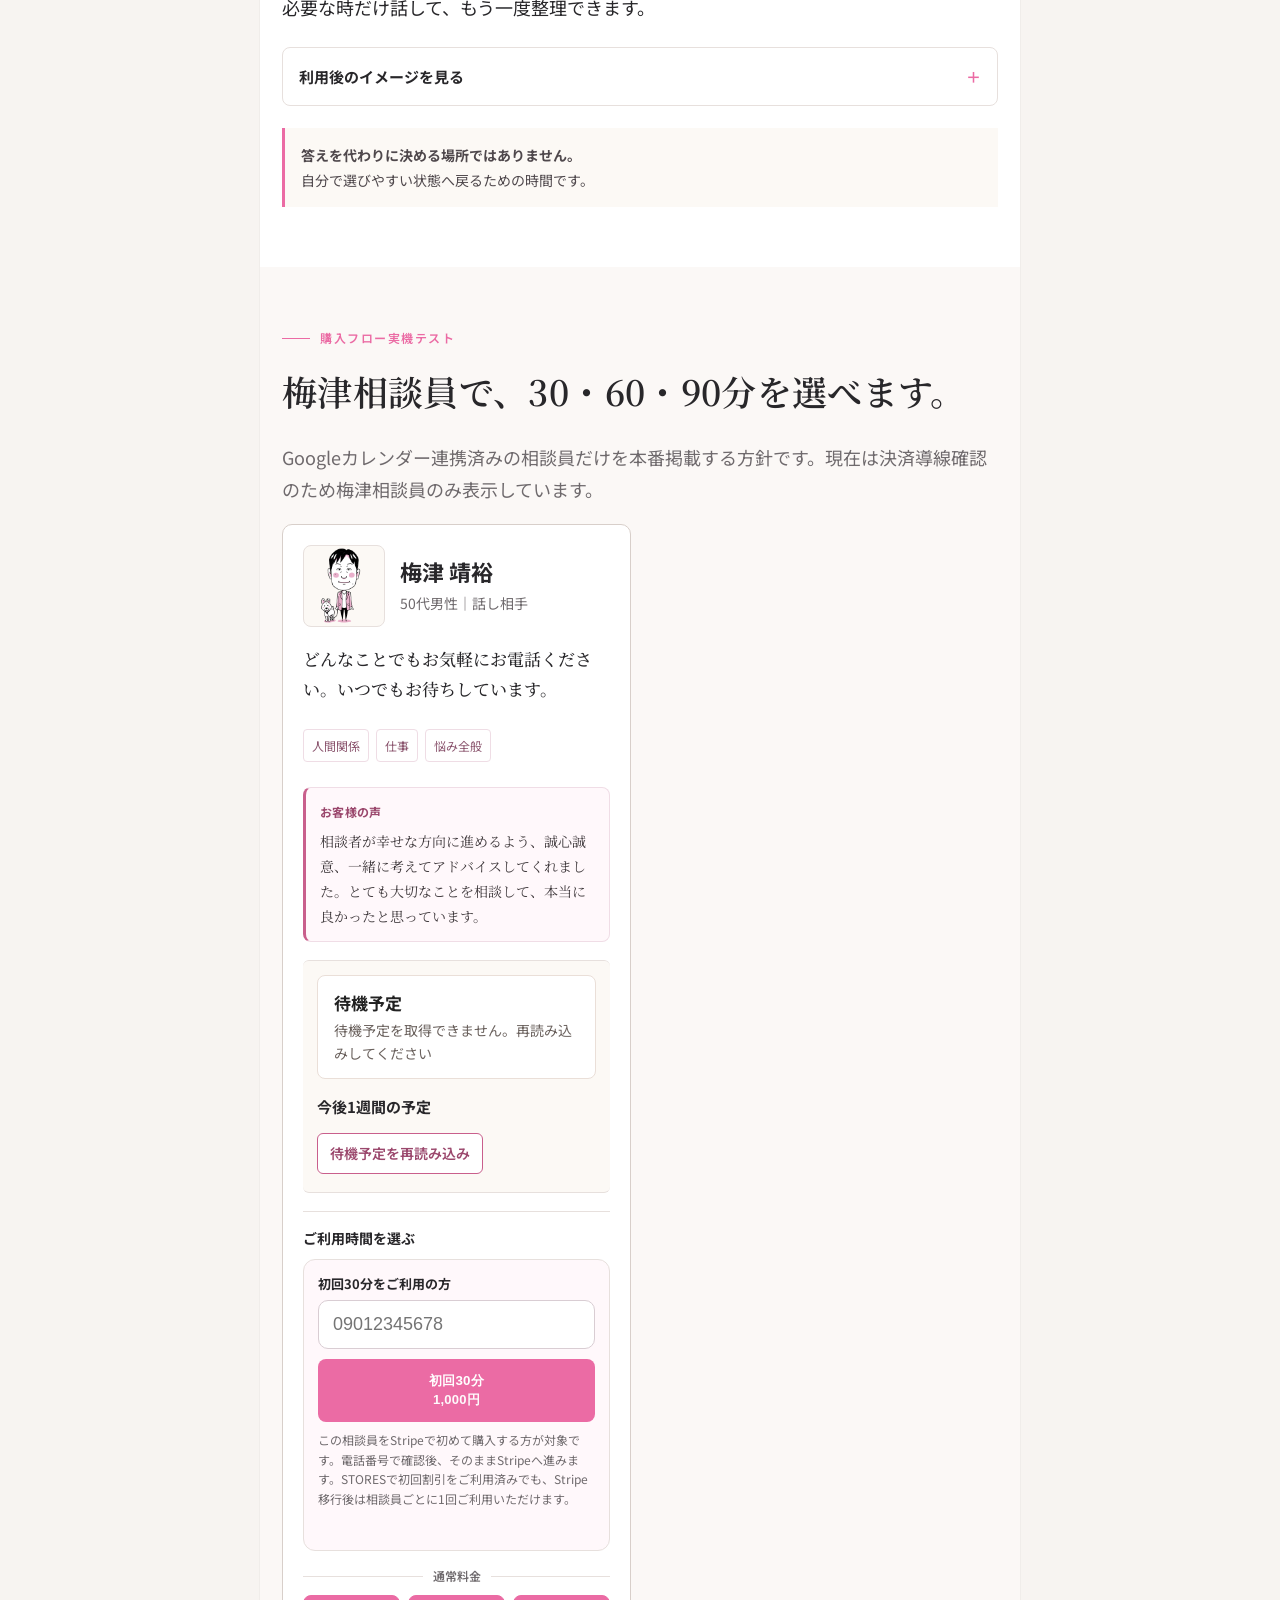
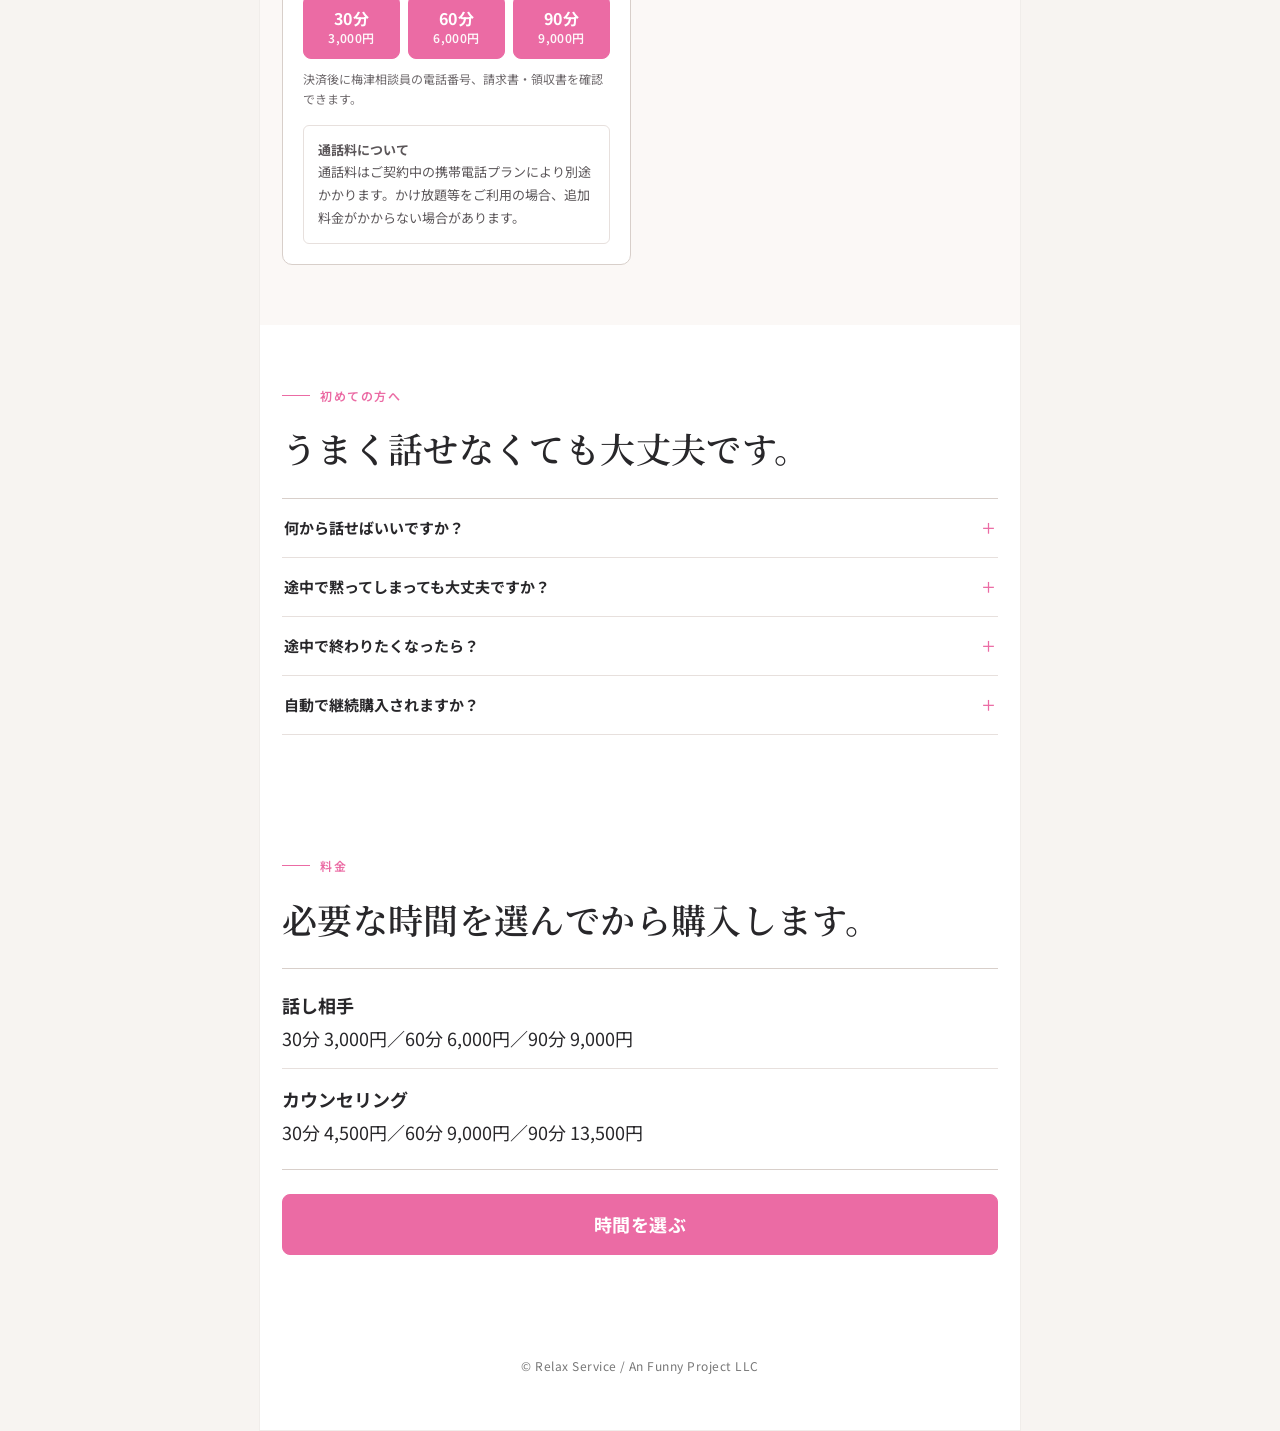
==== commit 05fca5ad: "LP決済: 共通販売モード切替を読み込む" ====
--- a/koichi/index.html
+++ b/koichi/index.html
@@ -34,7 +34,7 @@
 @media(max-width:380px){.ticket-options{gap:6px}.ticket-options .cta{min-height:60px;padding:9px 3px}.ticket-options .cta span{font-size:15px}.ticket-options .cta small{font-size:11px}}
 </style>
 <script>
-window.RELAX_LP_ANALYTICS={lp_id:"MMLP001",scenario:"koichi-workplace",lp_version:"20260922f"};
+window.RELAX_LP_ANALYTICS={lp_id:"MLP001",scenario:"koichi-workplace",lp_version:"20260922f"};
 (function(){
   const params=new URLSearchParams(window.location.search);
   window.RELAX_ANALYTICS_DISABLED=params.get("qa")==="1";
@@ -135,7 +135,7 @@
 <div class="kicker">購入フロー実機テスト</div><h2>梅津相談員で、30・60・90分を選べます。</h2>
 <p class="muted">Googleカレンダー連携済みの相談員だけを本番掲載する方針です。現在は決済導線確認のため梅津相談員のみ表示しています。</p>
 <div class="counselors">
-<article class="person" data-counselor-id="0000-3"><div class="person-top"><div class="avatar"><img alt="梅津 靖裕" src="/assets/images/umezu.png"/></div><div><div class="person-name">梅津 靖裕</div><div class="meta">50代男性｜話し相手</div></div></div><p class="one-line">どんなことでもお気軽にお電話ください。いつでもお待ちしています。</p><div class="tags"><span class="tag">人間関係</span><span class="tag">仕事</span><span class="tag">悩み全般</span></div><div class="schedule" id="realtime-schedule-0000-3"><div aria-live="polite" class="realtime-status" id="realtime-status-0000-3"><div class="realtime-status-label" id="realtime-label-0000-3">待機予定</div><div class="realtime-status-time" id="realtime-time-0000-3">待機予定を読み込み中…</div></div><div class="schedule-head"><b>今後1週間の予定</b></div><ul class="schedule-list" id="realtime-week-0000-3"><li>待機予定を読み込み中…</li></ul></div>
+<article class="person" data-counselor-id="0000-3"><div class="person-top"><div class="avatar"><img alt="梅津 靖裕" src="/assets/images/umetsu.png"/></div><div><div class="person-name">梅津 靖裕</div><div class="meta">50代男性｜話し相手</div></div></div><p class="one-line">どんなことでもお気軽にお電話ください。いつでもお待ちしています。</p><div class="tags"><span class="tag">人間関係</span><span class="tag">仕事</span><span class="tag">悩み全般</span></div><div class="schedule" id="realtime-schedule-0000-3"><div aria-live="polite" class="realtime-status" id="realtime-status-0000-3"><div class="realtime-status-label" id="realtime-label-0000-3">待機予定</div><div class="realtime-status-time" id="realtime-time-0000-3">待機予定を読み込み中…</div></div><div class="schedule-head"><b>今後1週間の予定</b></div><ul class="schedule-list" id="realtime-week-0000-3"><li>待機予定を読み込み中…</li></ul></div>
 <div class="purchase-block">
 <div class="purchase-label">ご利用時間を選ぶ</div>
 <form class="first-ticket-form" id="initial-ticket-form" data-initial-checkout data-consultant-no="0000-3" data-lp-id="MLP001" data-action-url="https://script.google.com/macros/s/AKfycbyuumB90EbJS9sesozUegcU6GgNjyPPmqKbL3ztT37lqw7tOjkDwL4-ysuvNX4xsSWS6w/exec" novalidate>
@@ -147,9 +147,9 @@
 </form>
 <div class="purchase-divider"><span>通常料金</span></div>
 <div class="ticket-options" aria-label="梅津相談員の通常購入時間">
-<a class="cta" href="https://buy.stripe.com/test_bJe14p7JBdh82oj8xOgQE0g?client_reference_id=0000-3_MLP001"><span>30分</span><small>3,000円</small></a>
-<a class="cta" href="https://buy.stripe.com/test_28E3cx1ldgtkd2X5lCgQE0h?client_reference_id=0000-3_MLP001"><span>60分</span><small>6,000円</small></a>
-<a class="cta" href="https://buy.stripe.com/test_28EeVfaVNa4W6Ez3dugQE0i?client_reference_id=0000-3_MLP001"><span>90分</span><small>9,000円</small></a>
+<a class="cta" href="https://buy.stripe.com/3cI8wO8i4goRb0gf0T0co00?client_reference_id=0000-3_MLP001"><span>30分</span><small>3,000円</small></a>
+<a class="cta" href="https://buy.stripe.com/4gM14mfKw7Sl7O4dWP0co01?client_reference_id=0000-3_MLP001"><span>60分</span><small>6,000円</small></a>
+<a class="cta" href="https://buy.stripe.com/7sY00igOA3C5d8odWP0co02?client_reference_id=0000-3_MLP001"><span>90分</span><small>9,000円</small></a>
 </div>
 <p class="purchase-note">決済後に梅津相談員の電話番号、請求書・領収書を確認できます。</p>
 <div class="fee-note"><b>通話料について</b><br>通話料はご契約中の携帯電話プランにより別途かかります。かけ放題等をご利用の場合、追加料金がかからない場合があります。</div>
@@ -180,6 +180,7 @@
 });
 </script>
 <script src="/lp001/app.js?v=20260919a" defer></script>
-<script src="/assets/js/initial-checkout.js?v=20260922b" defer></script>
+<script src="/assets/js/payment-policy.js?v=20260924a" defer></script>
+<script src="/assets/js/initial-checkout.js?v=20260924c" defer></script>
 </body>
 </html>
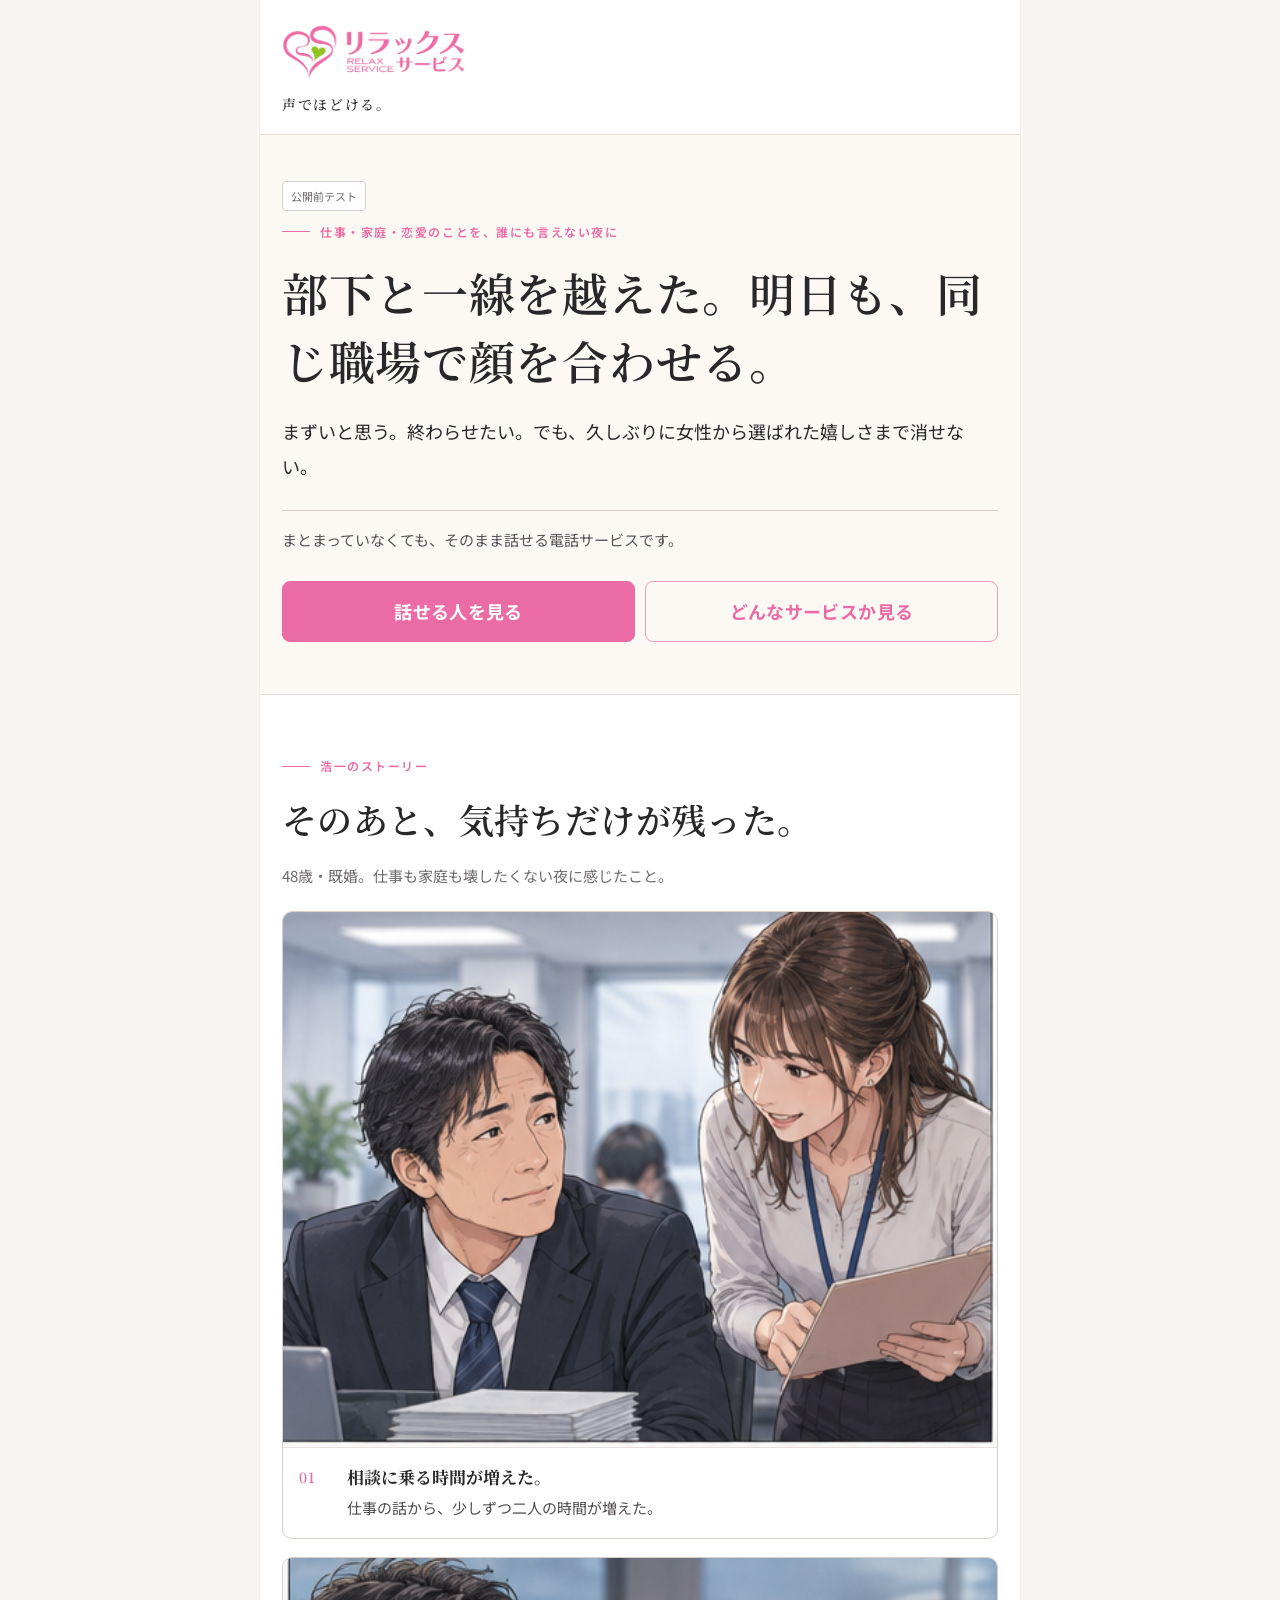
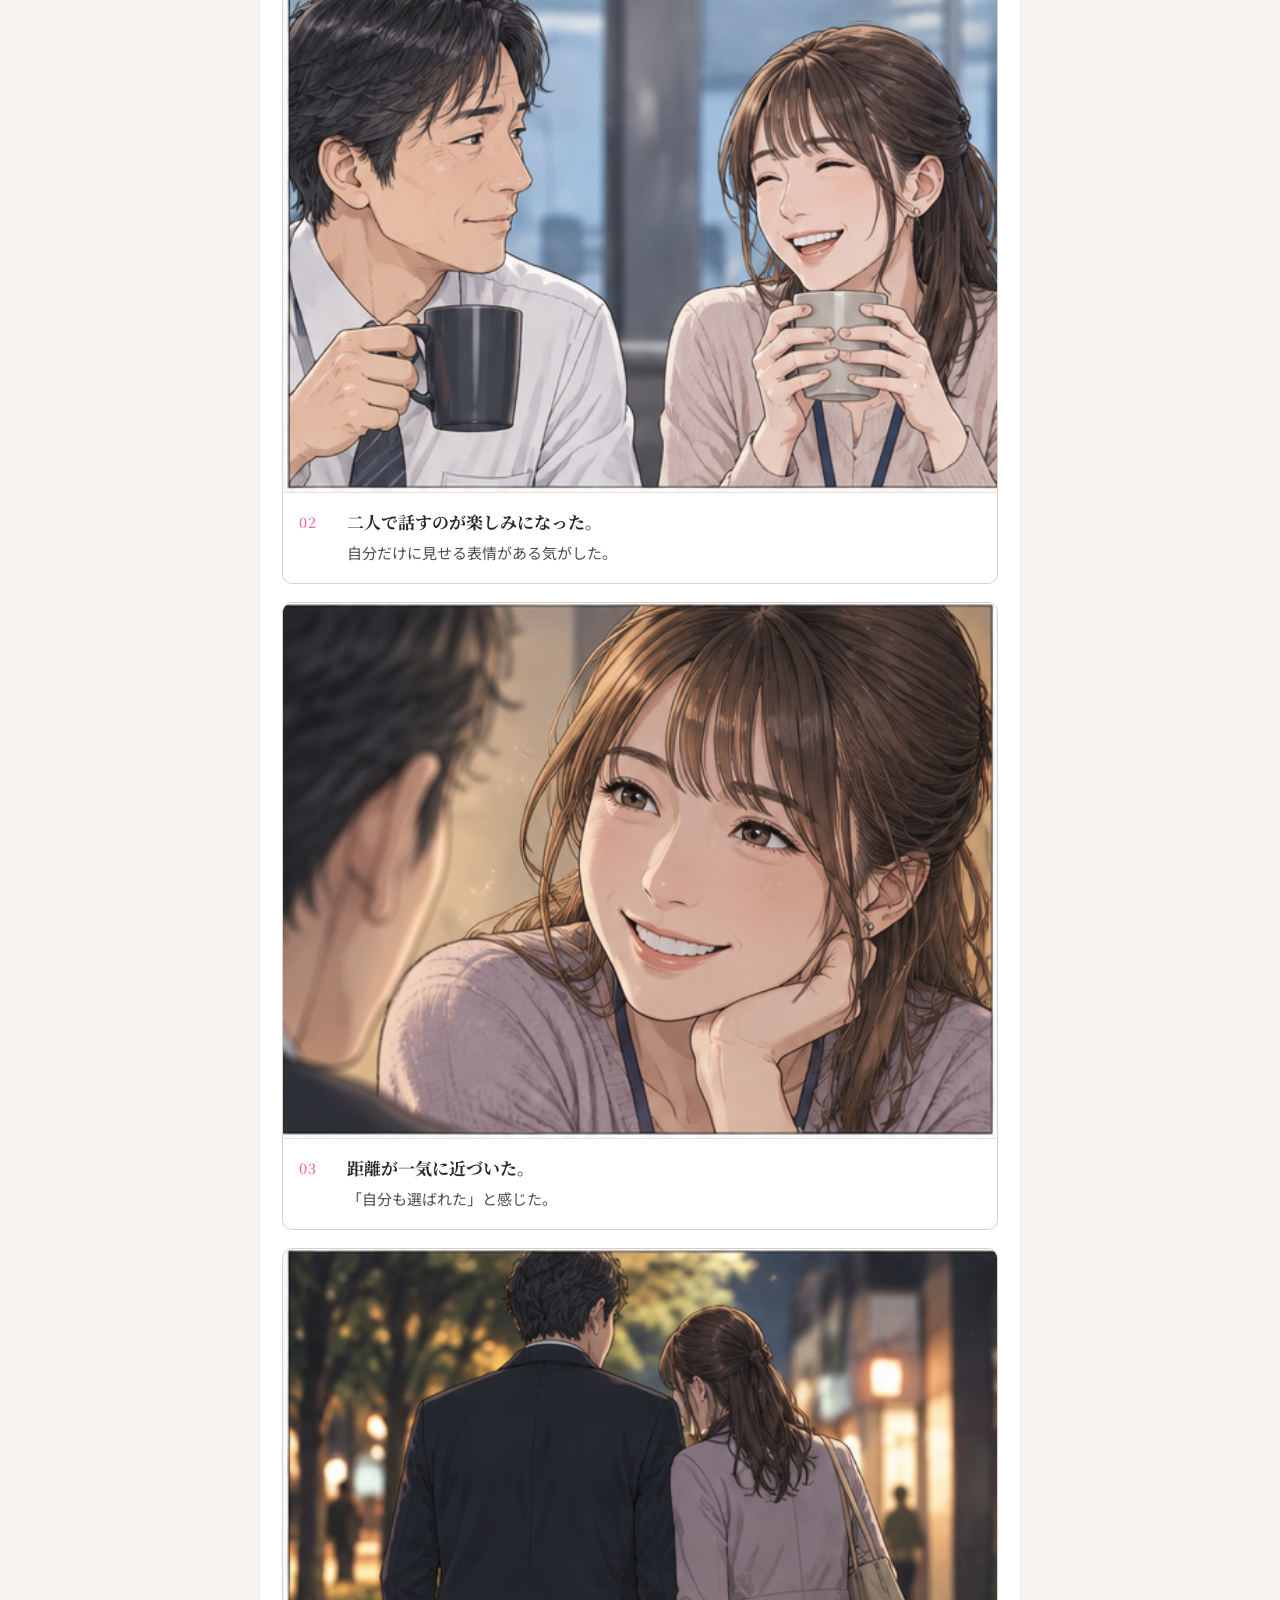
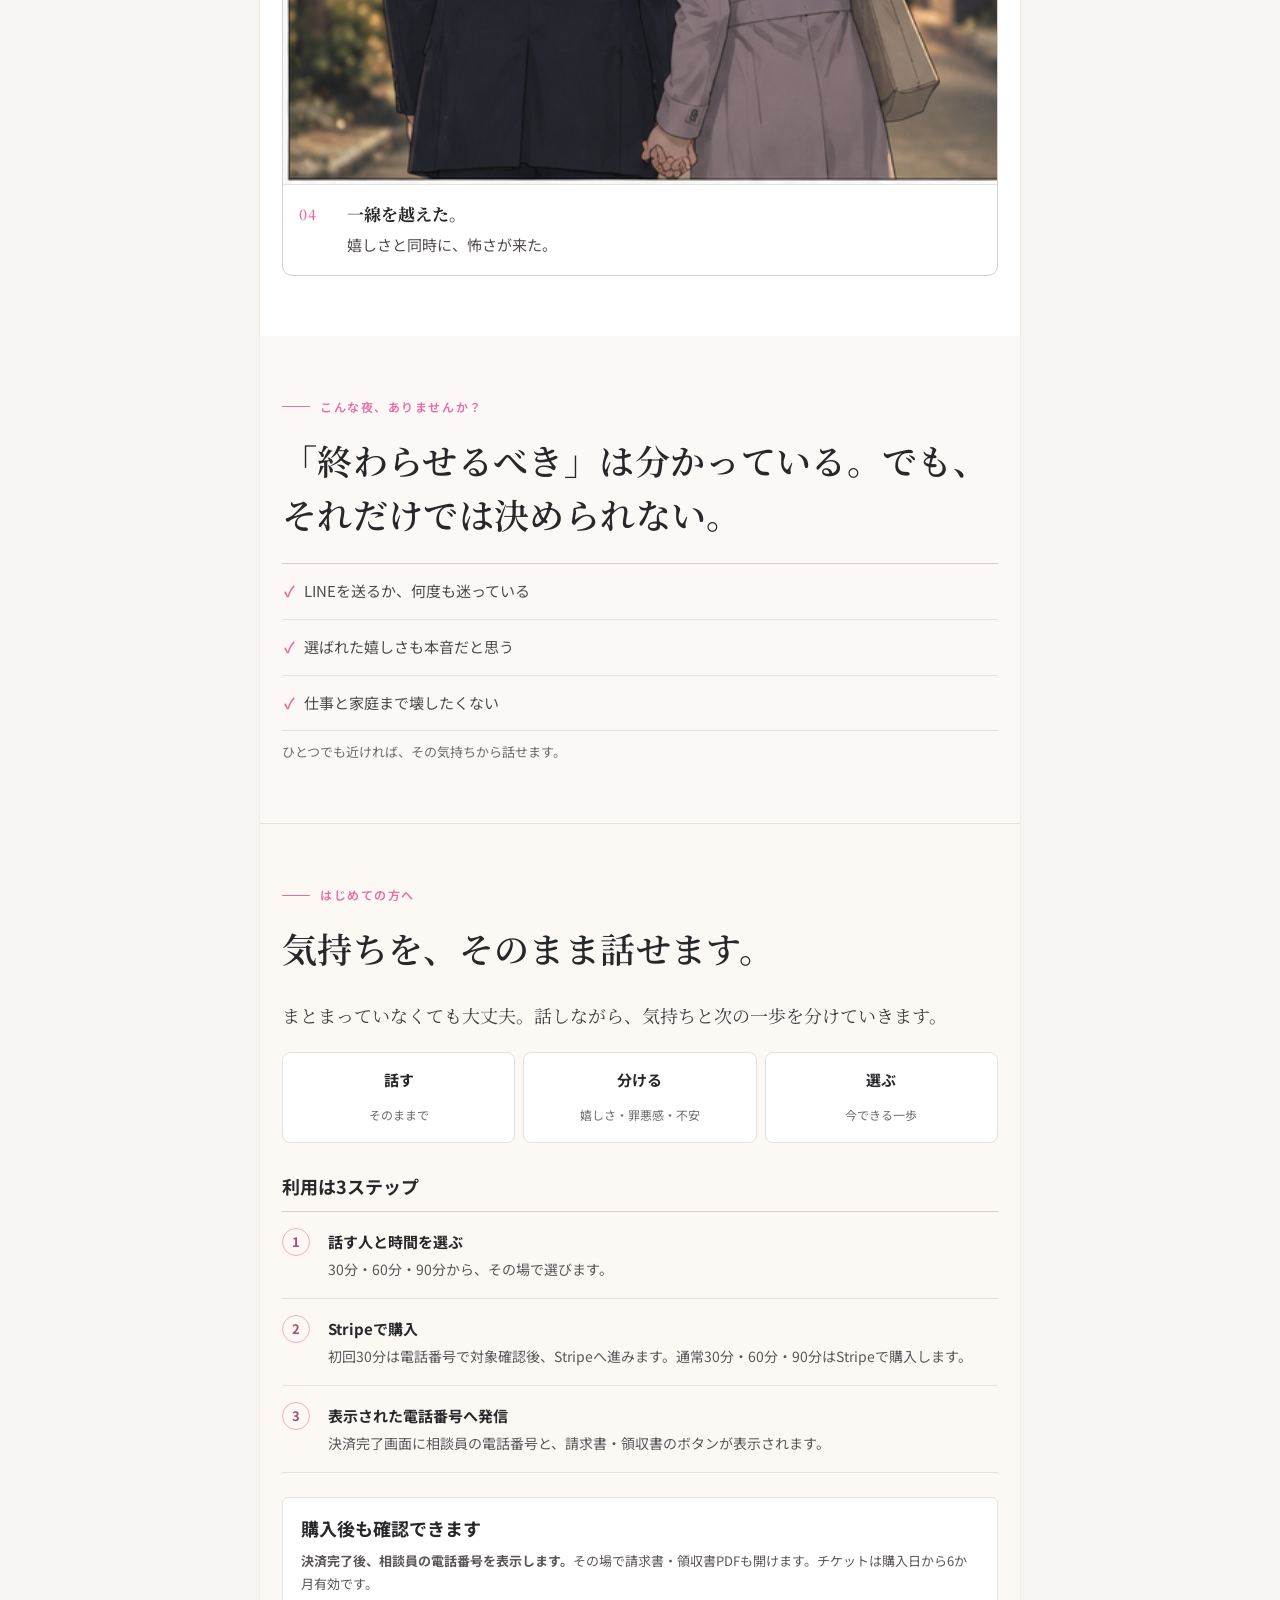
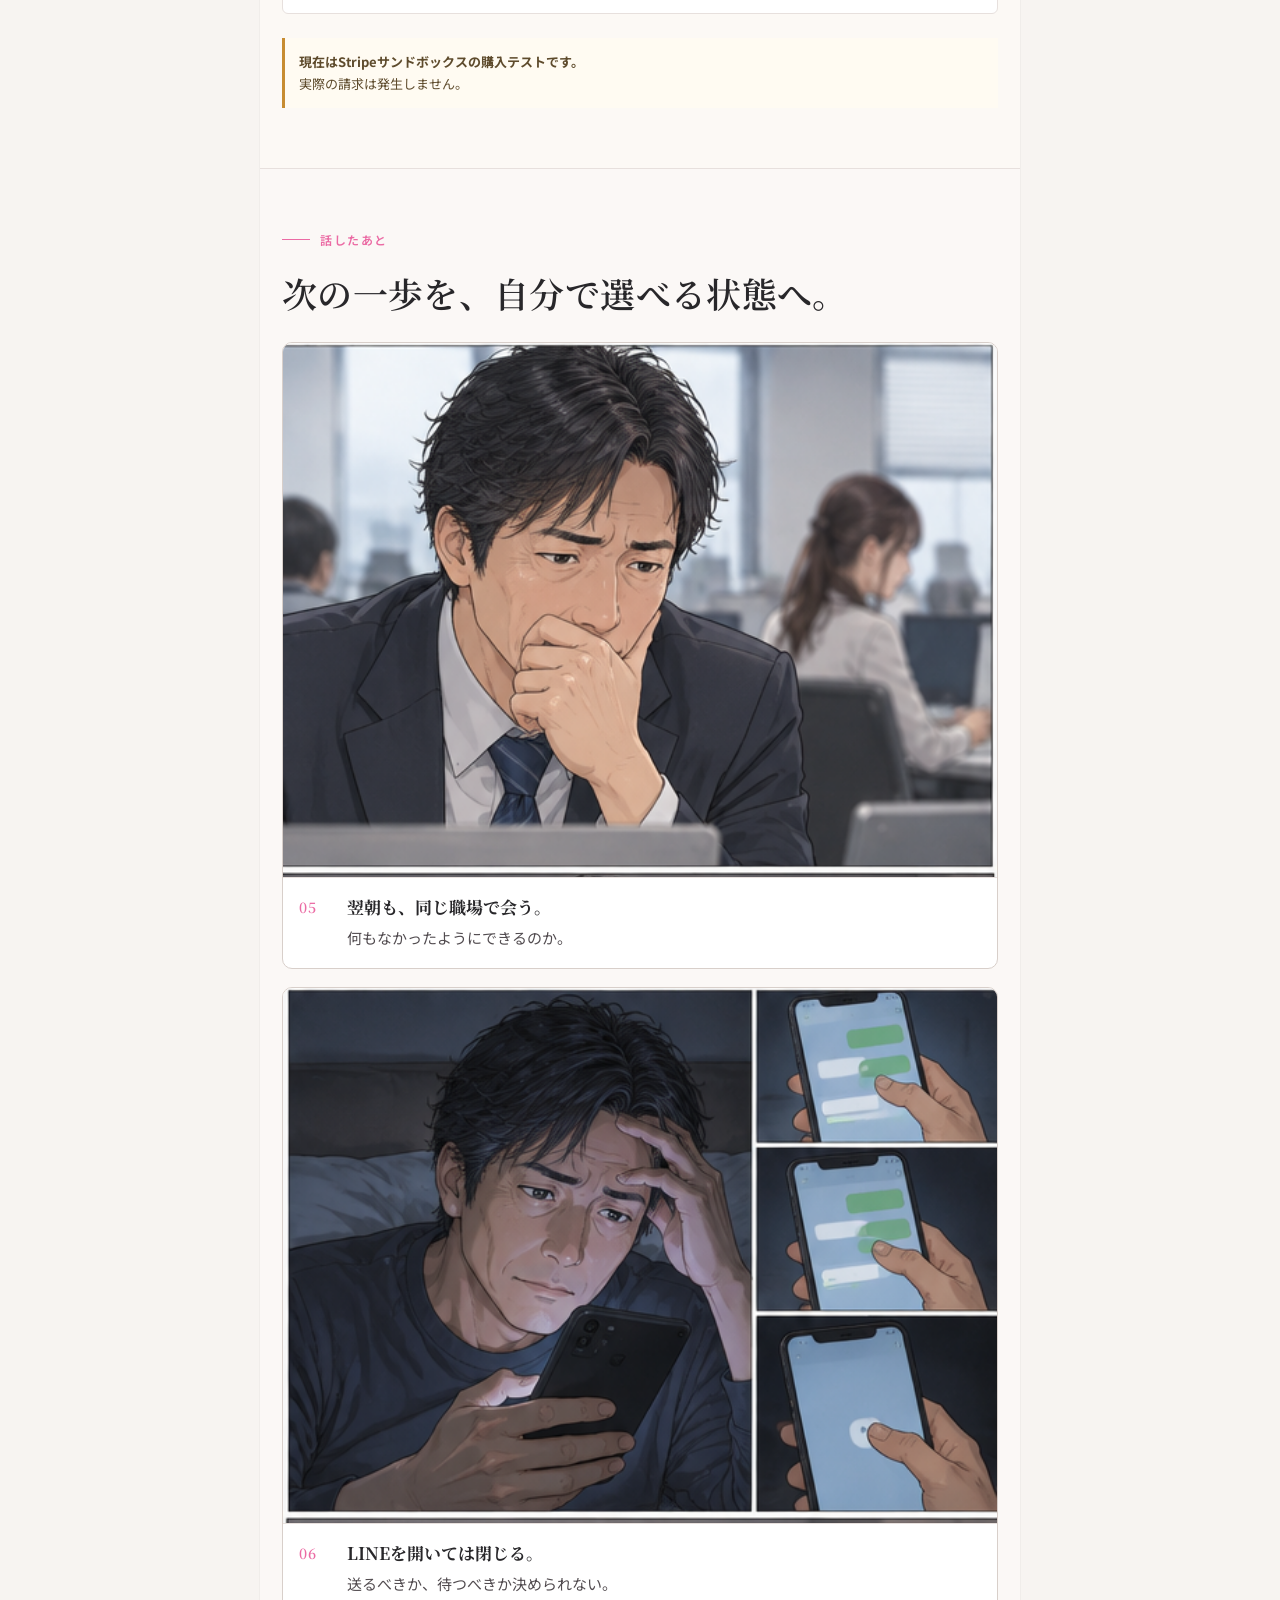
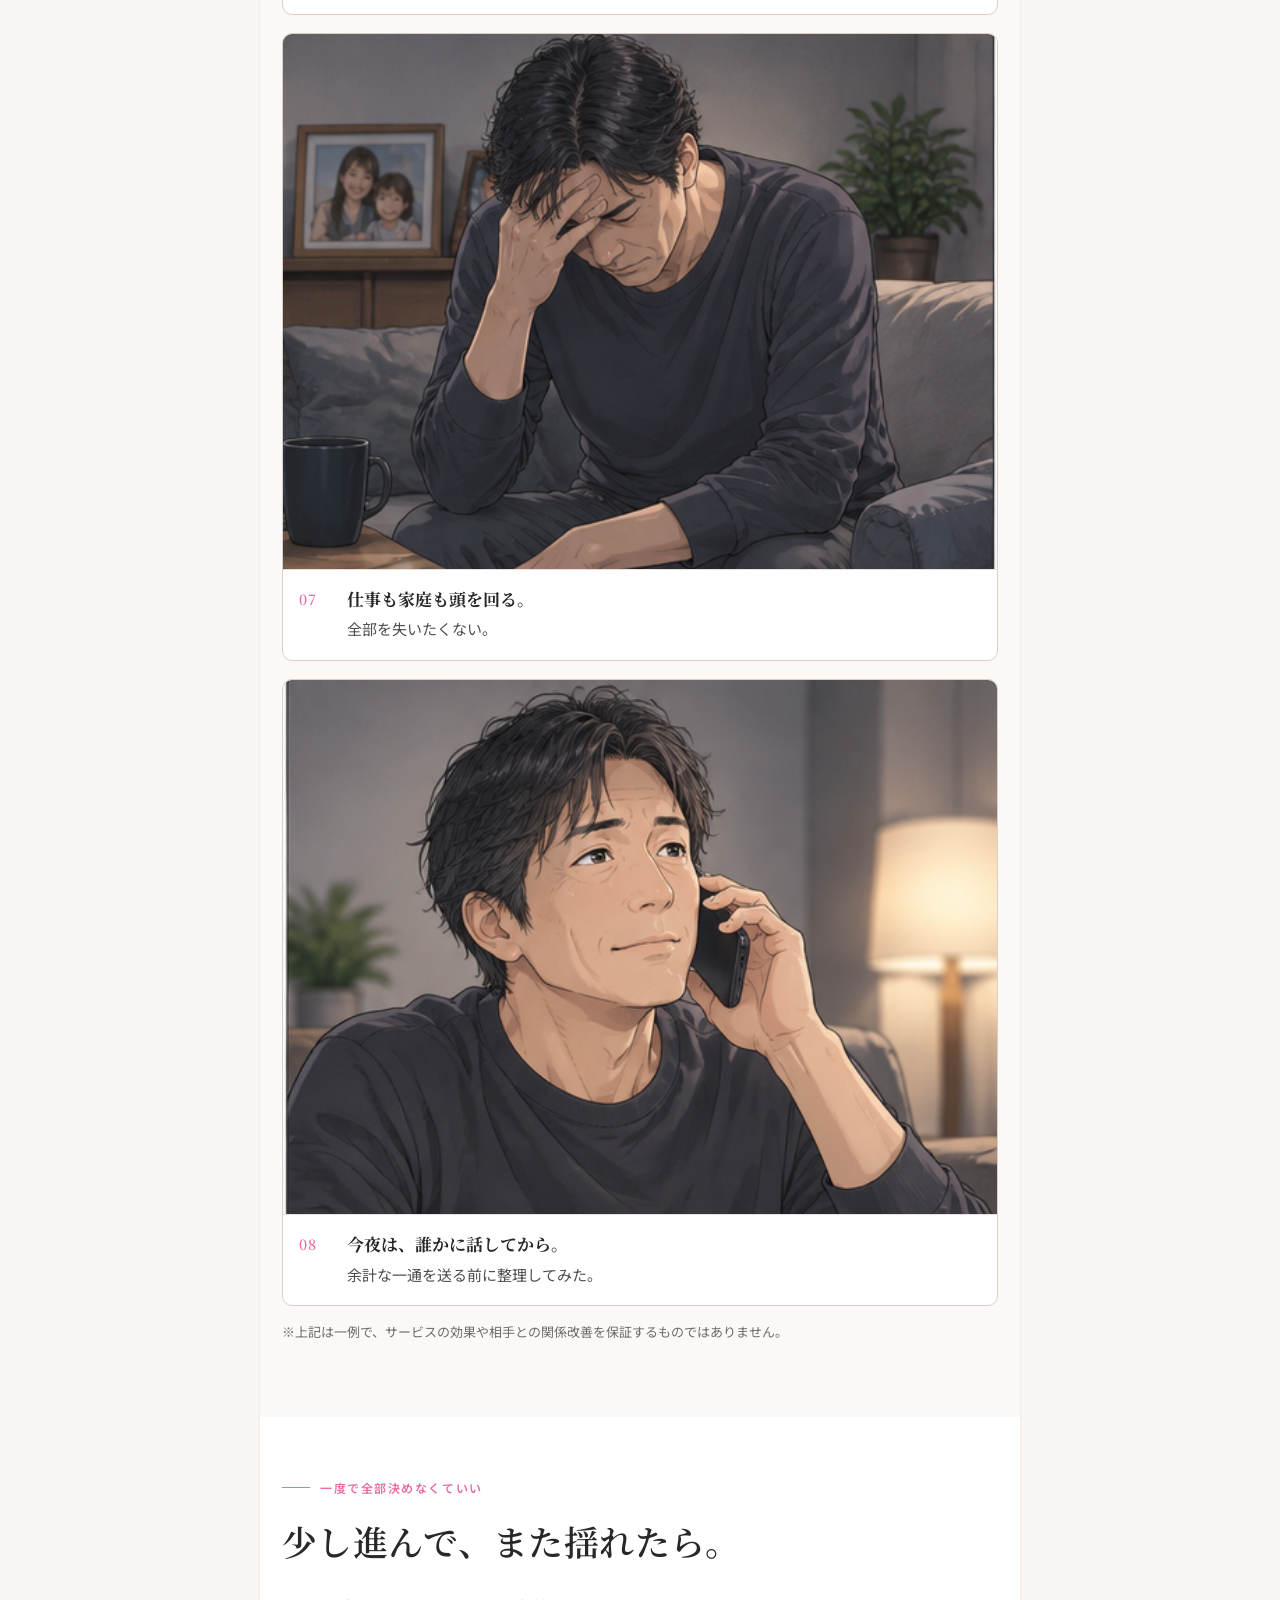
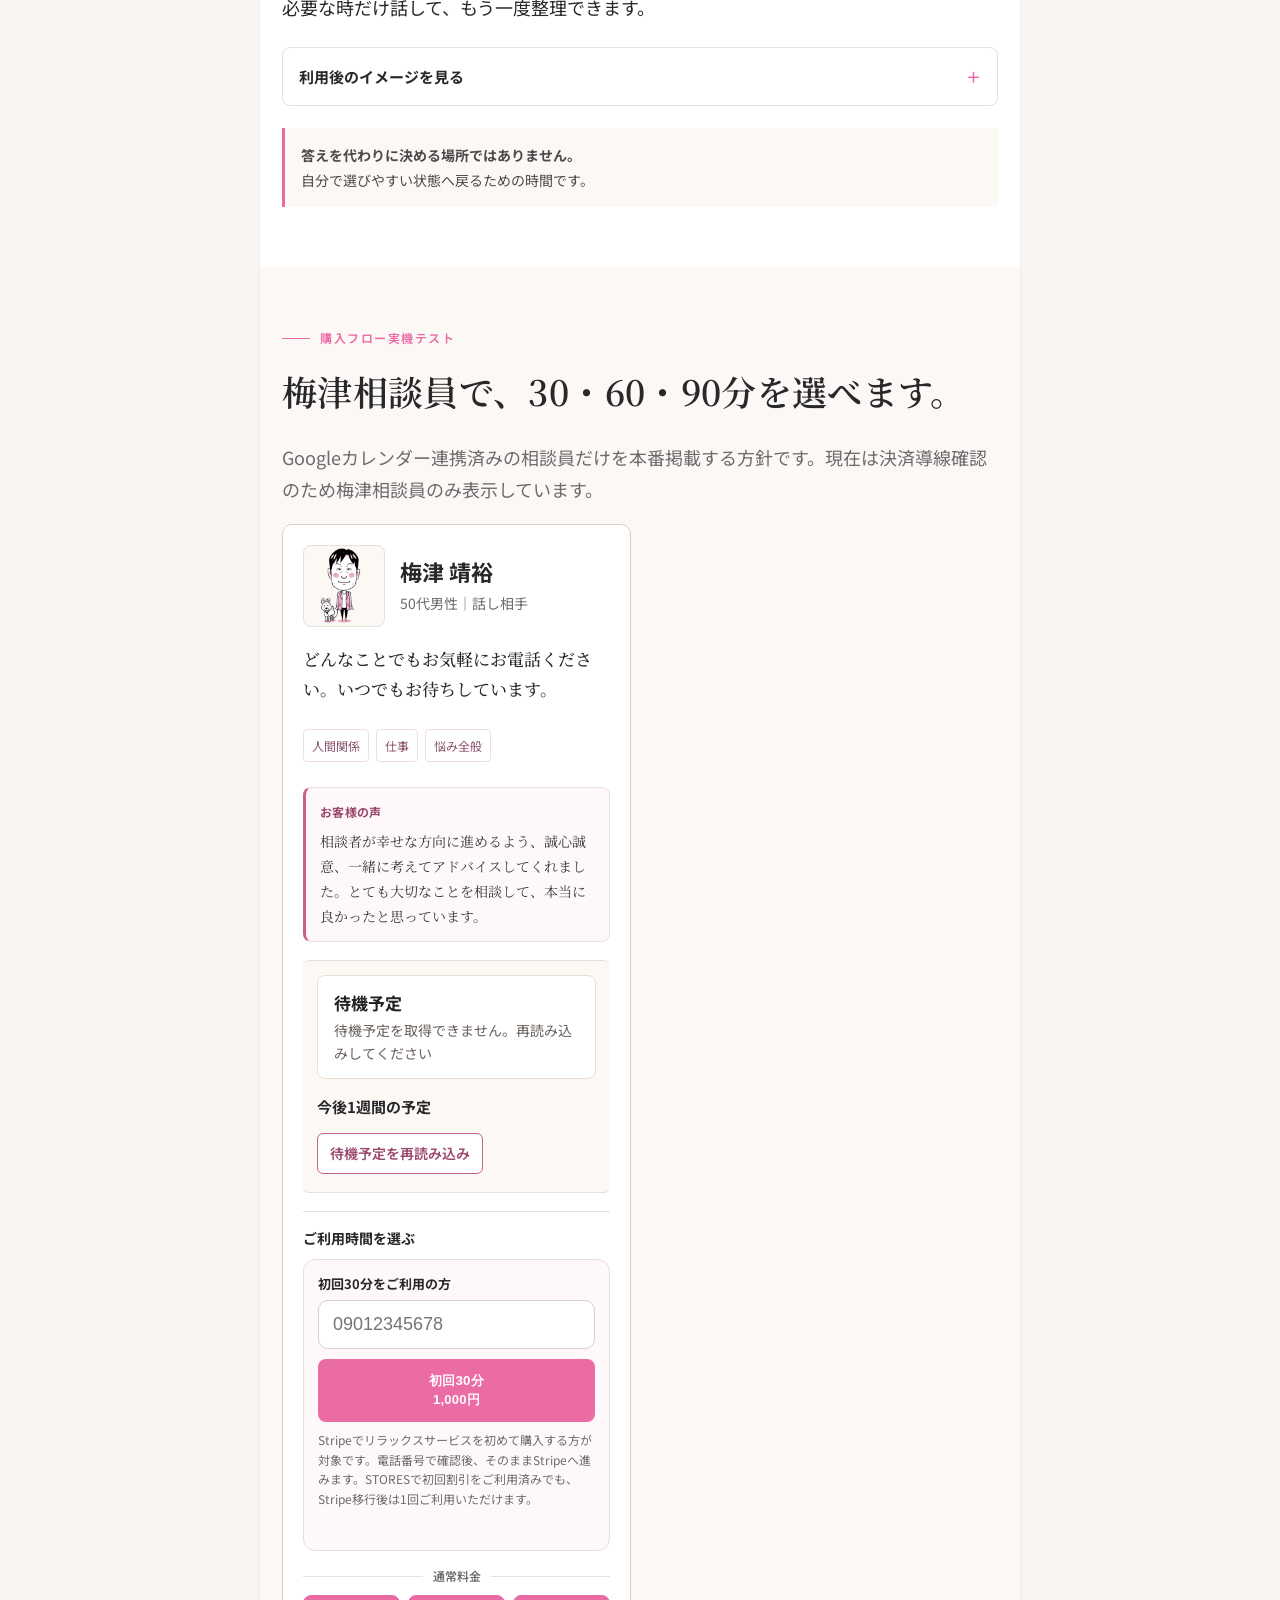
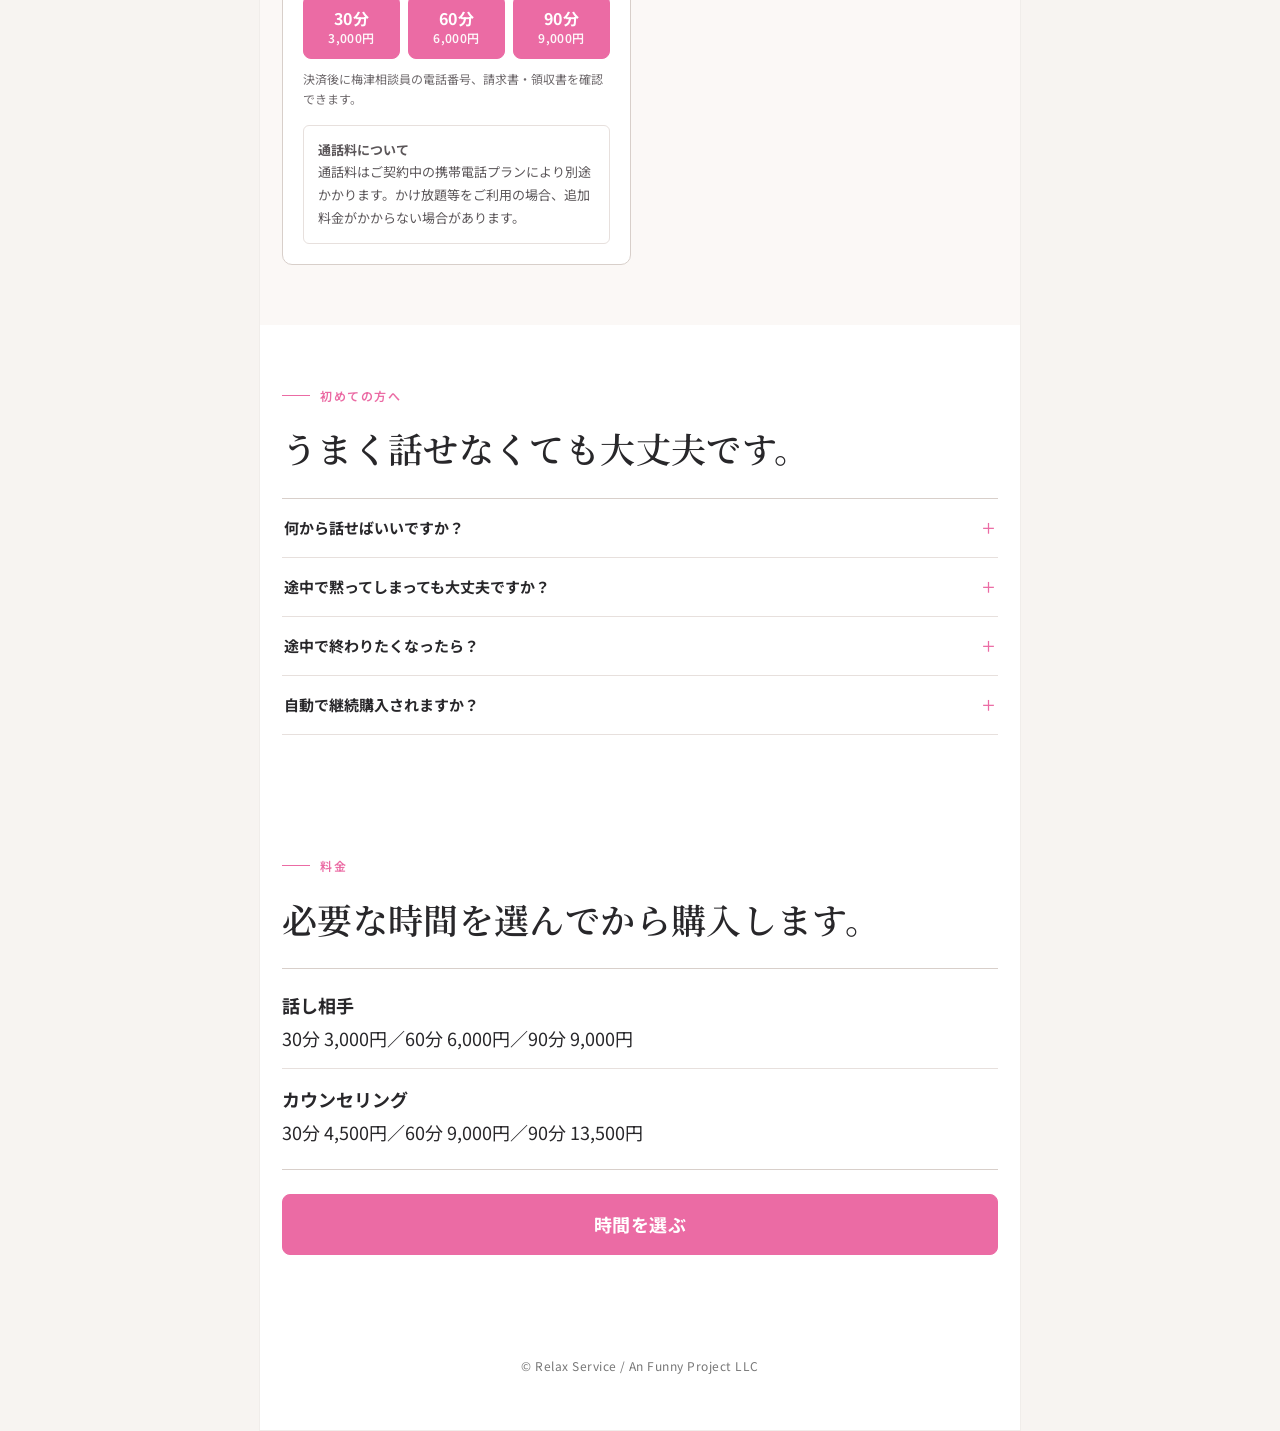
==== commit 9e0b0fa6: "LP決済: 初回割引をStripe全体で1回の表記に統一" ====
--- a/koichi/index.html
+++ b/koichi/index.html
@@ -142,7 +142,7 @@
 <label for="initial-phone">初回30分をご利用の方</label>
 <input id="initial-phone" data-initial-phone name="phone" type="tel" inputmode="tel" autocomplete="tel" placeholder="09012345678" aria-describedby="initial-note initial-status" required>
 <button class="cta first-ticket-submit" data-initial-submit id="initial-submit" type="submit"><span>初回30分</span><small>1,000円</small></button>
-<p class="first-ticket-note" id="initial-note">この相談員をStripeで初めて購入する方が対象です。電話番号で確認後、そのままStripeへ進みます。STORESで初回割引をご利用済みでも、Stripe移行後は相談員ごとに1回ご利用いただけます。</p>
+<p class="first-ticket-note" id="initial-note">Stripeでリラックスサービスを初めて購入する方が対象です。電話番号で確認後、そのままStripeへ進みます。STORESで初回割引をご利用済みでも、Stripe移行後は1回ご利用いただけます。</p>
 <p class="first-ticket-status" data-initial-status id="initial-status" aria-live="polite"></p>
 </form>
 <div class="purchase-divider"><span>通常料金</span></div>
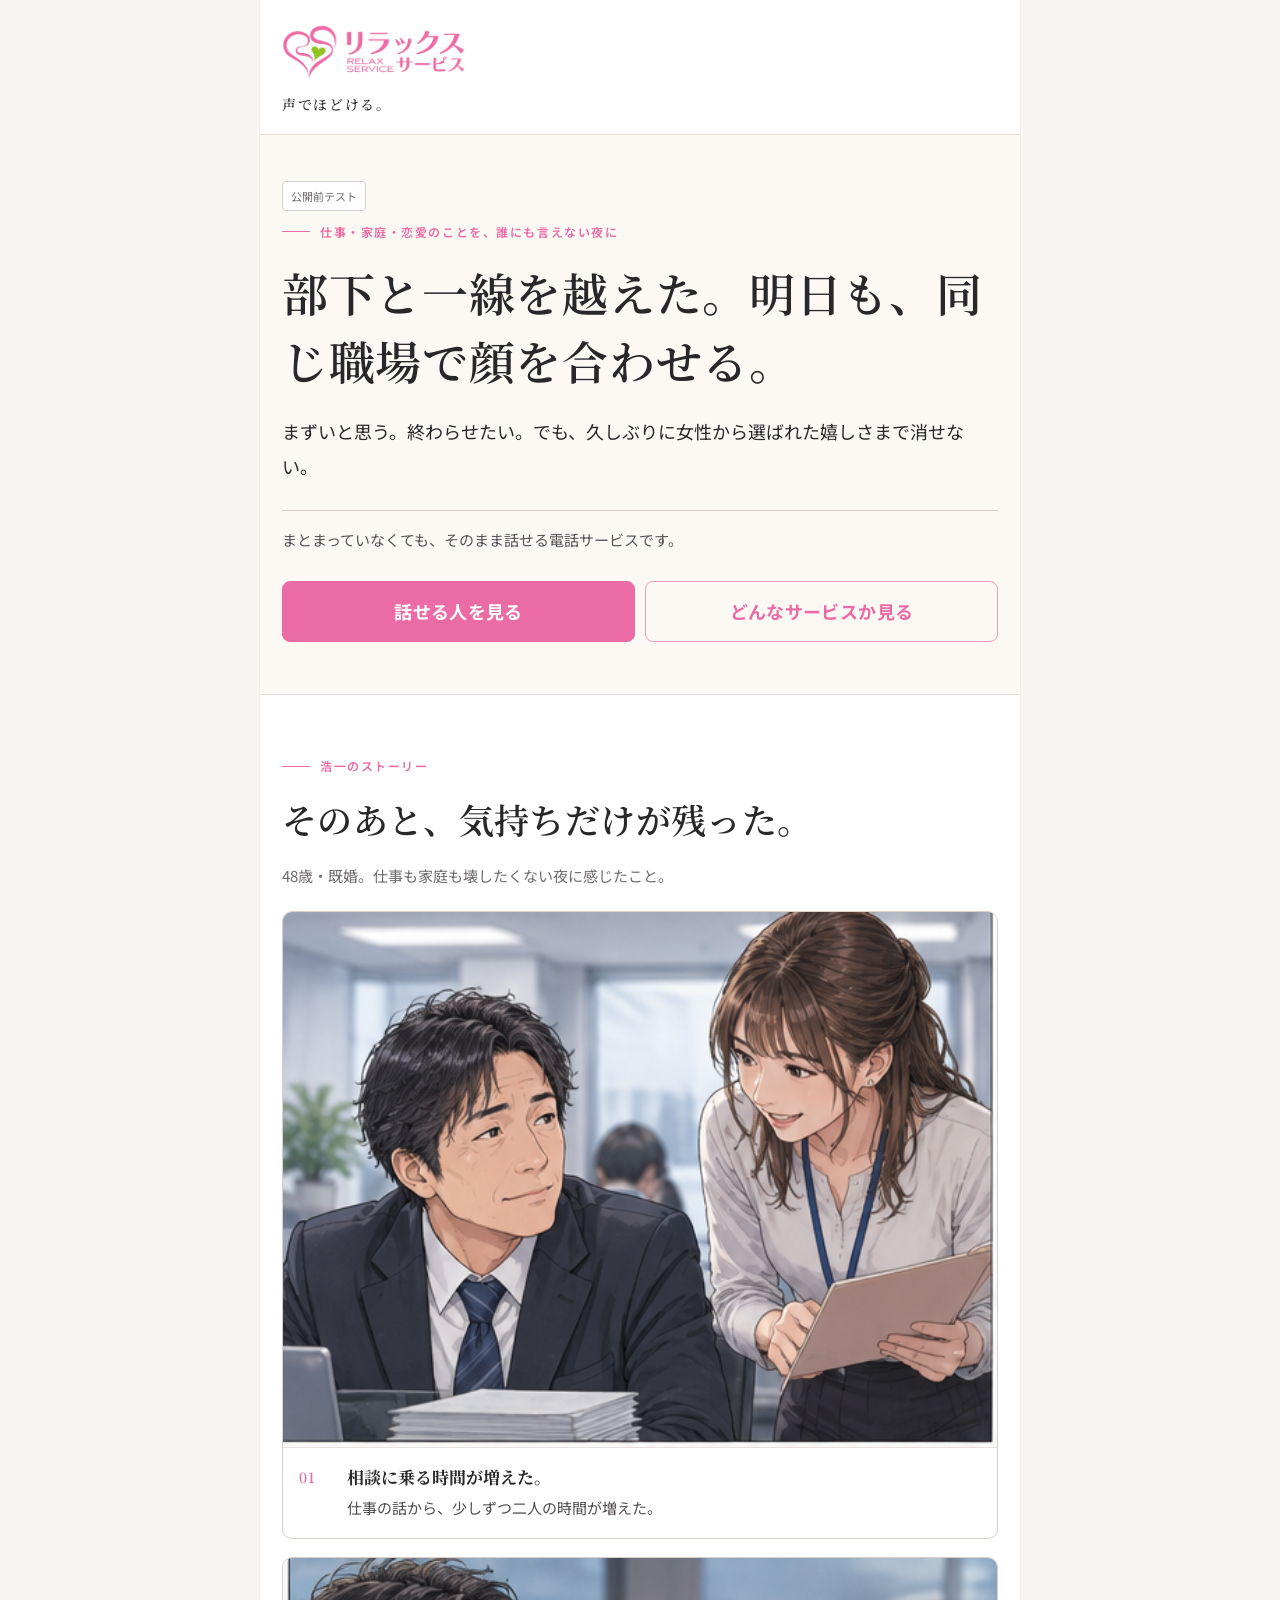
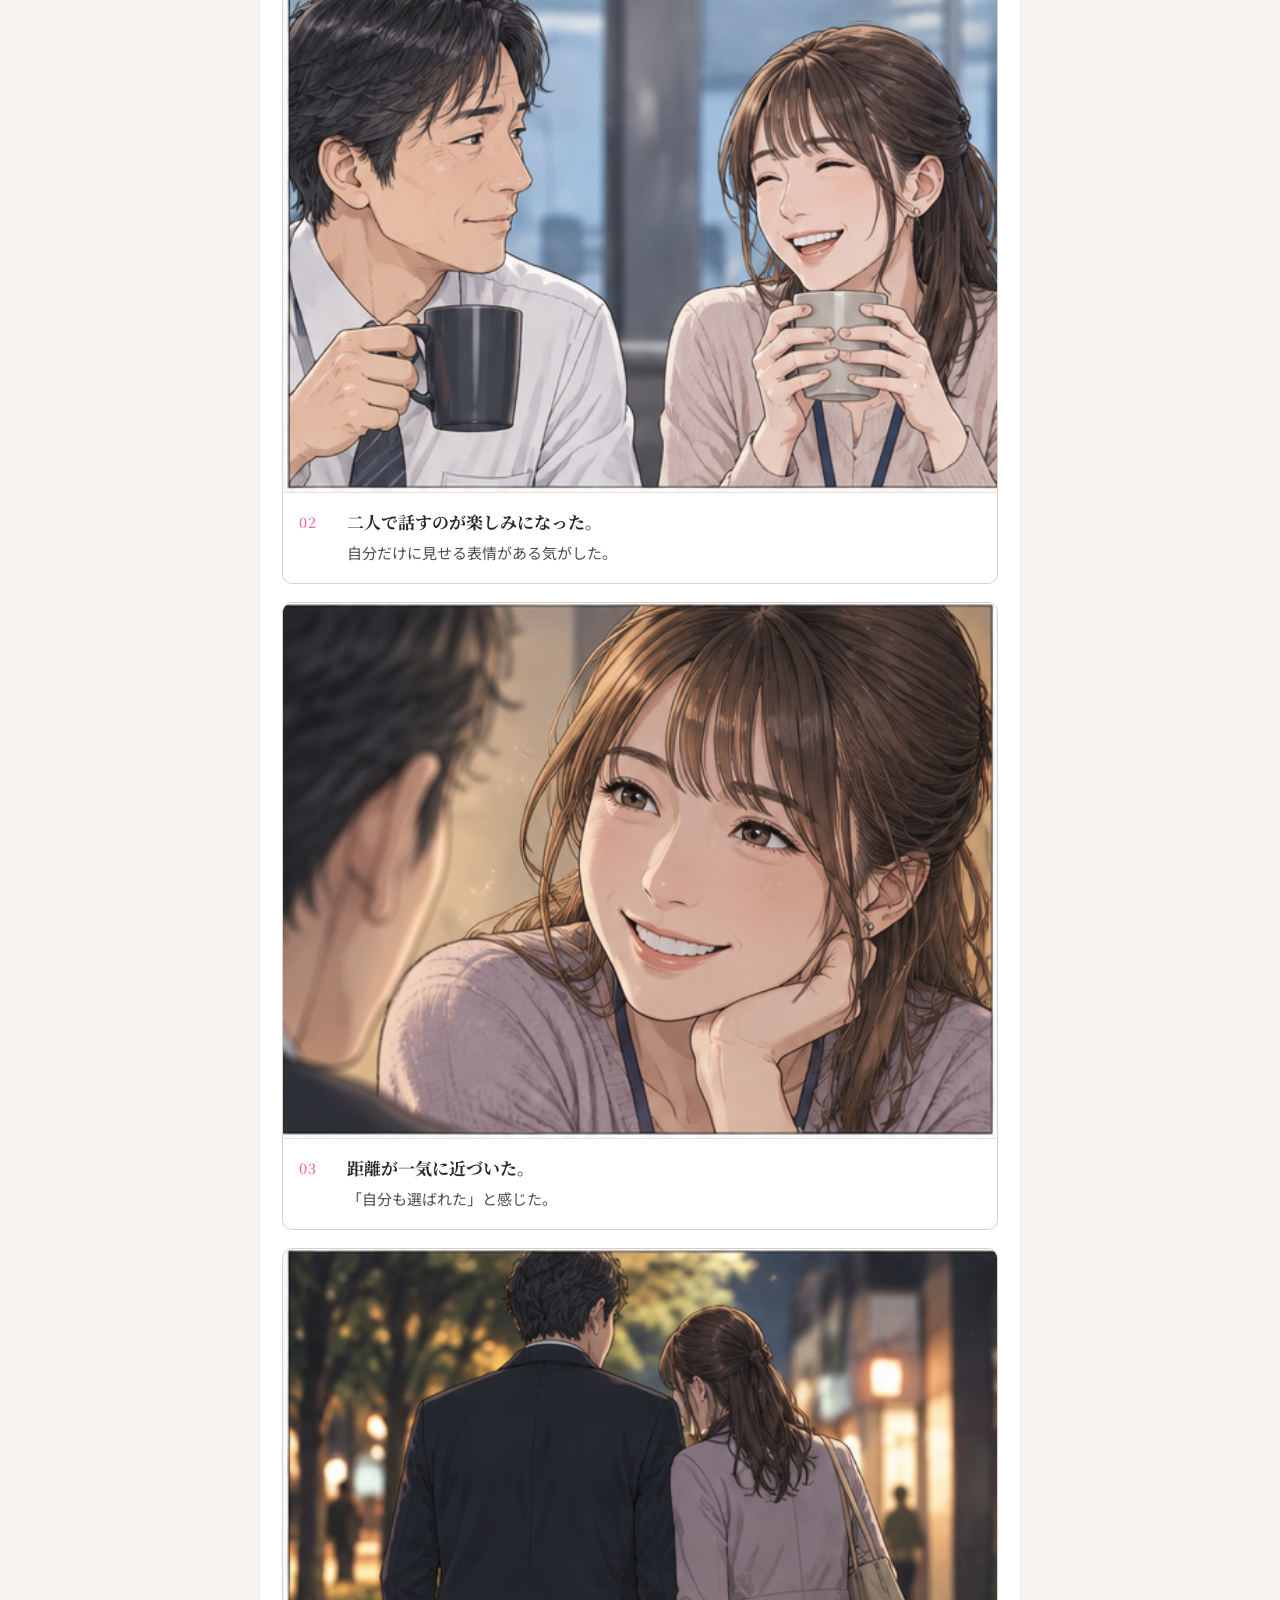
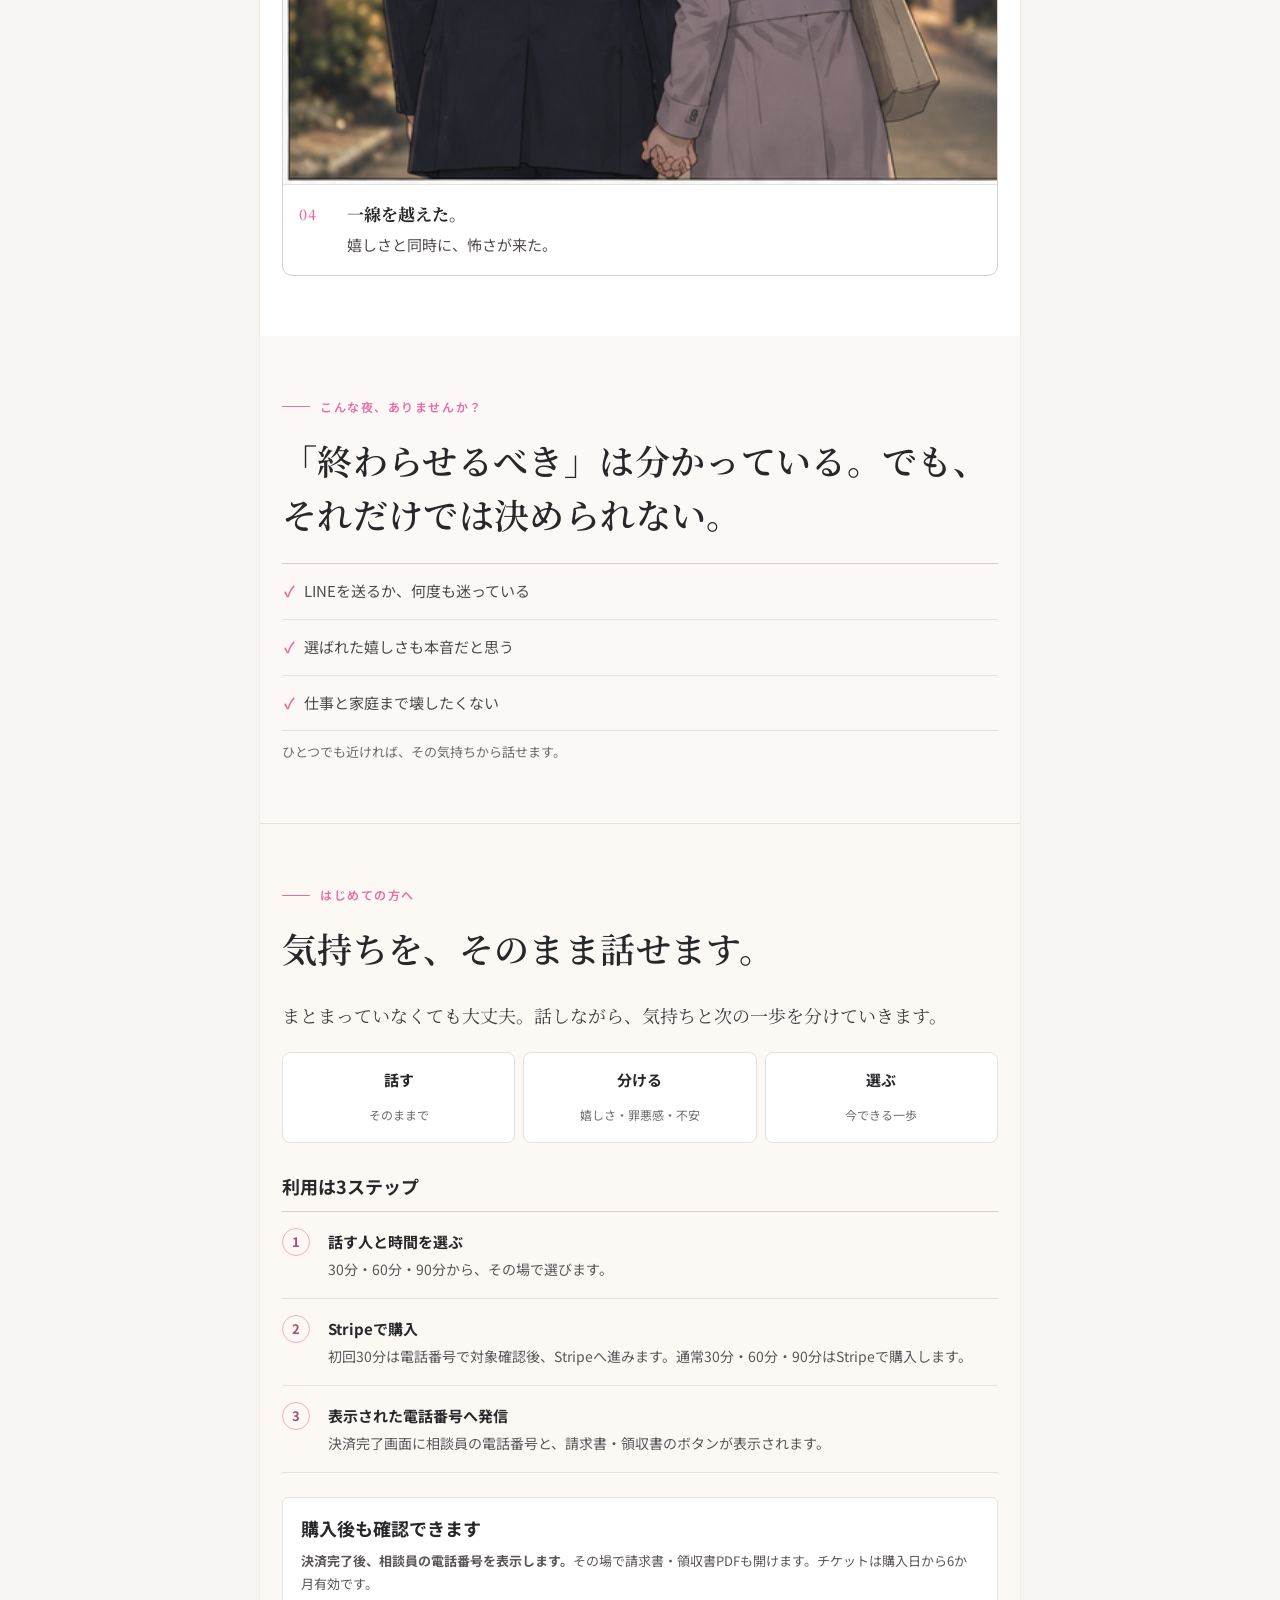
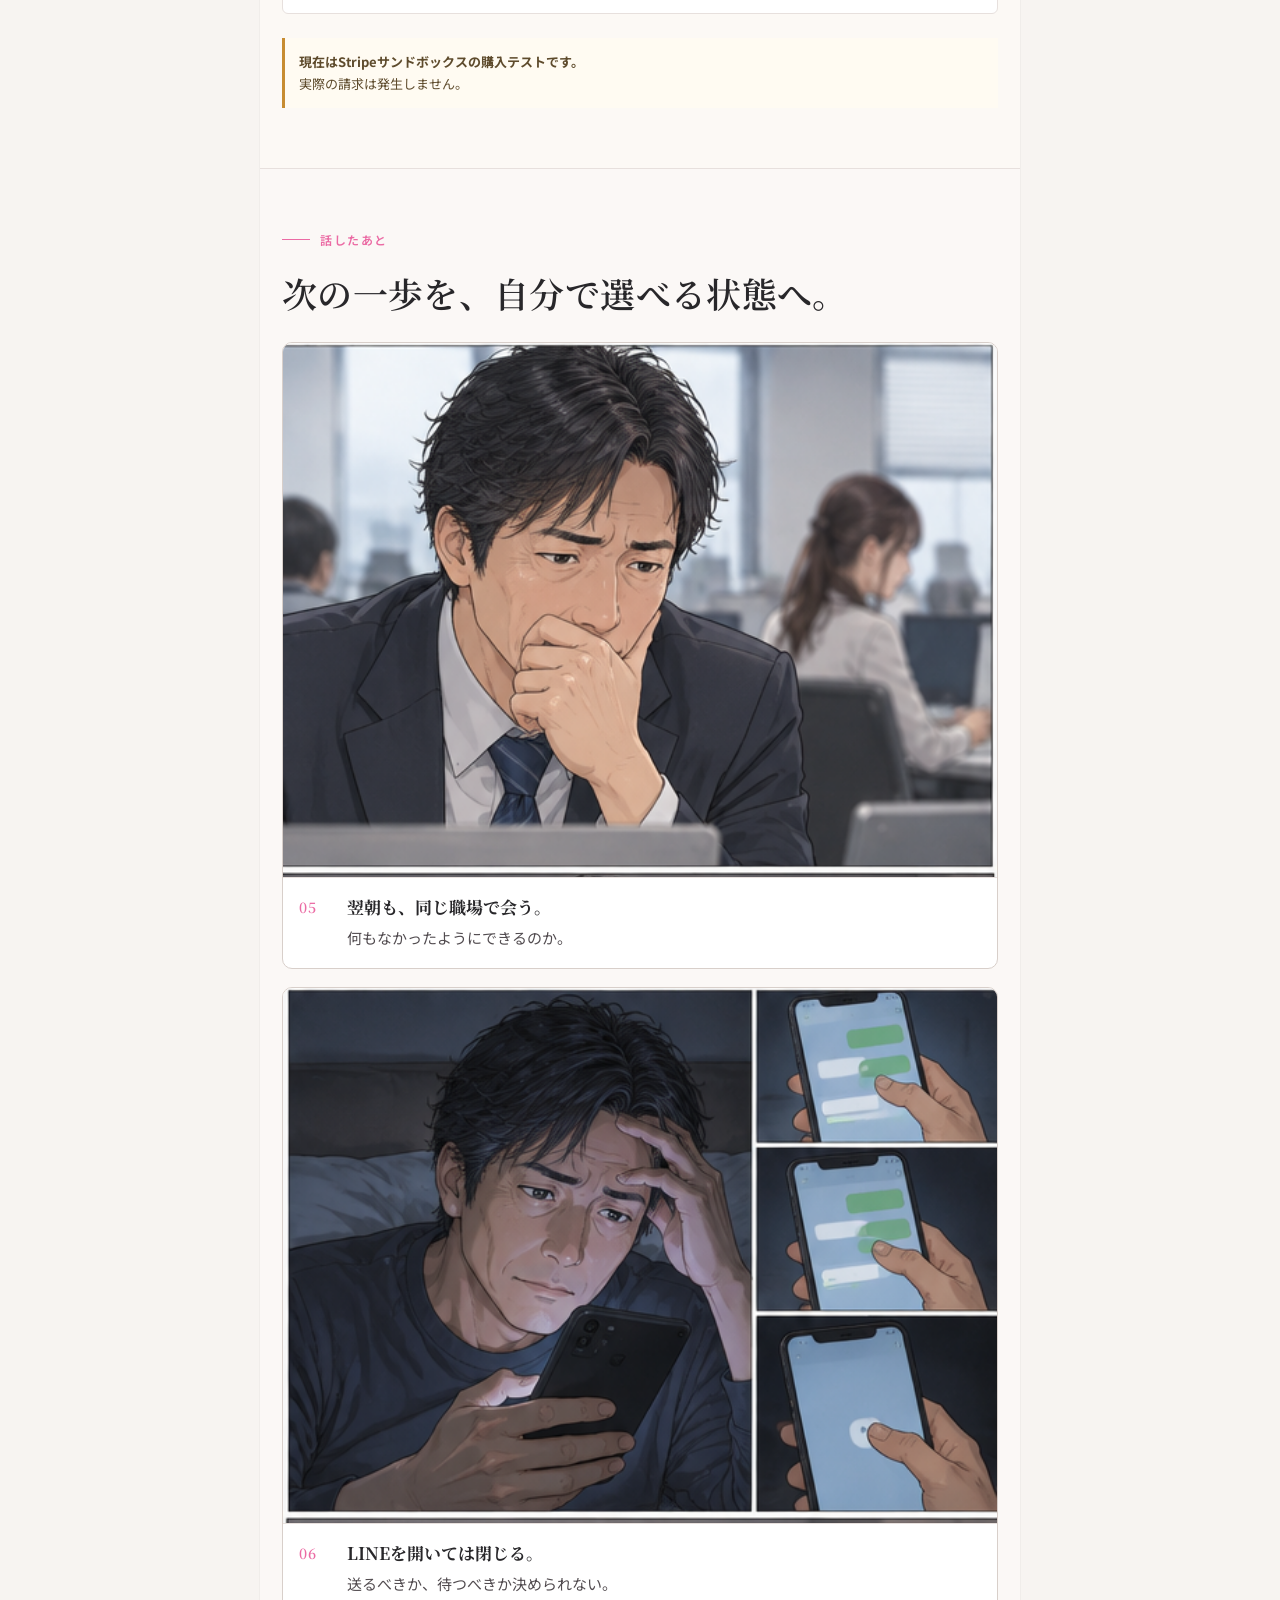
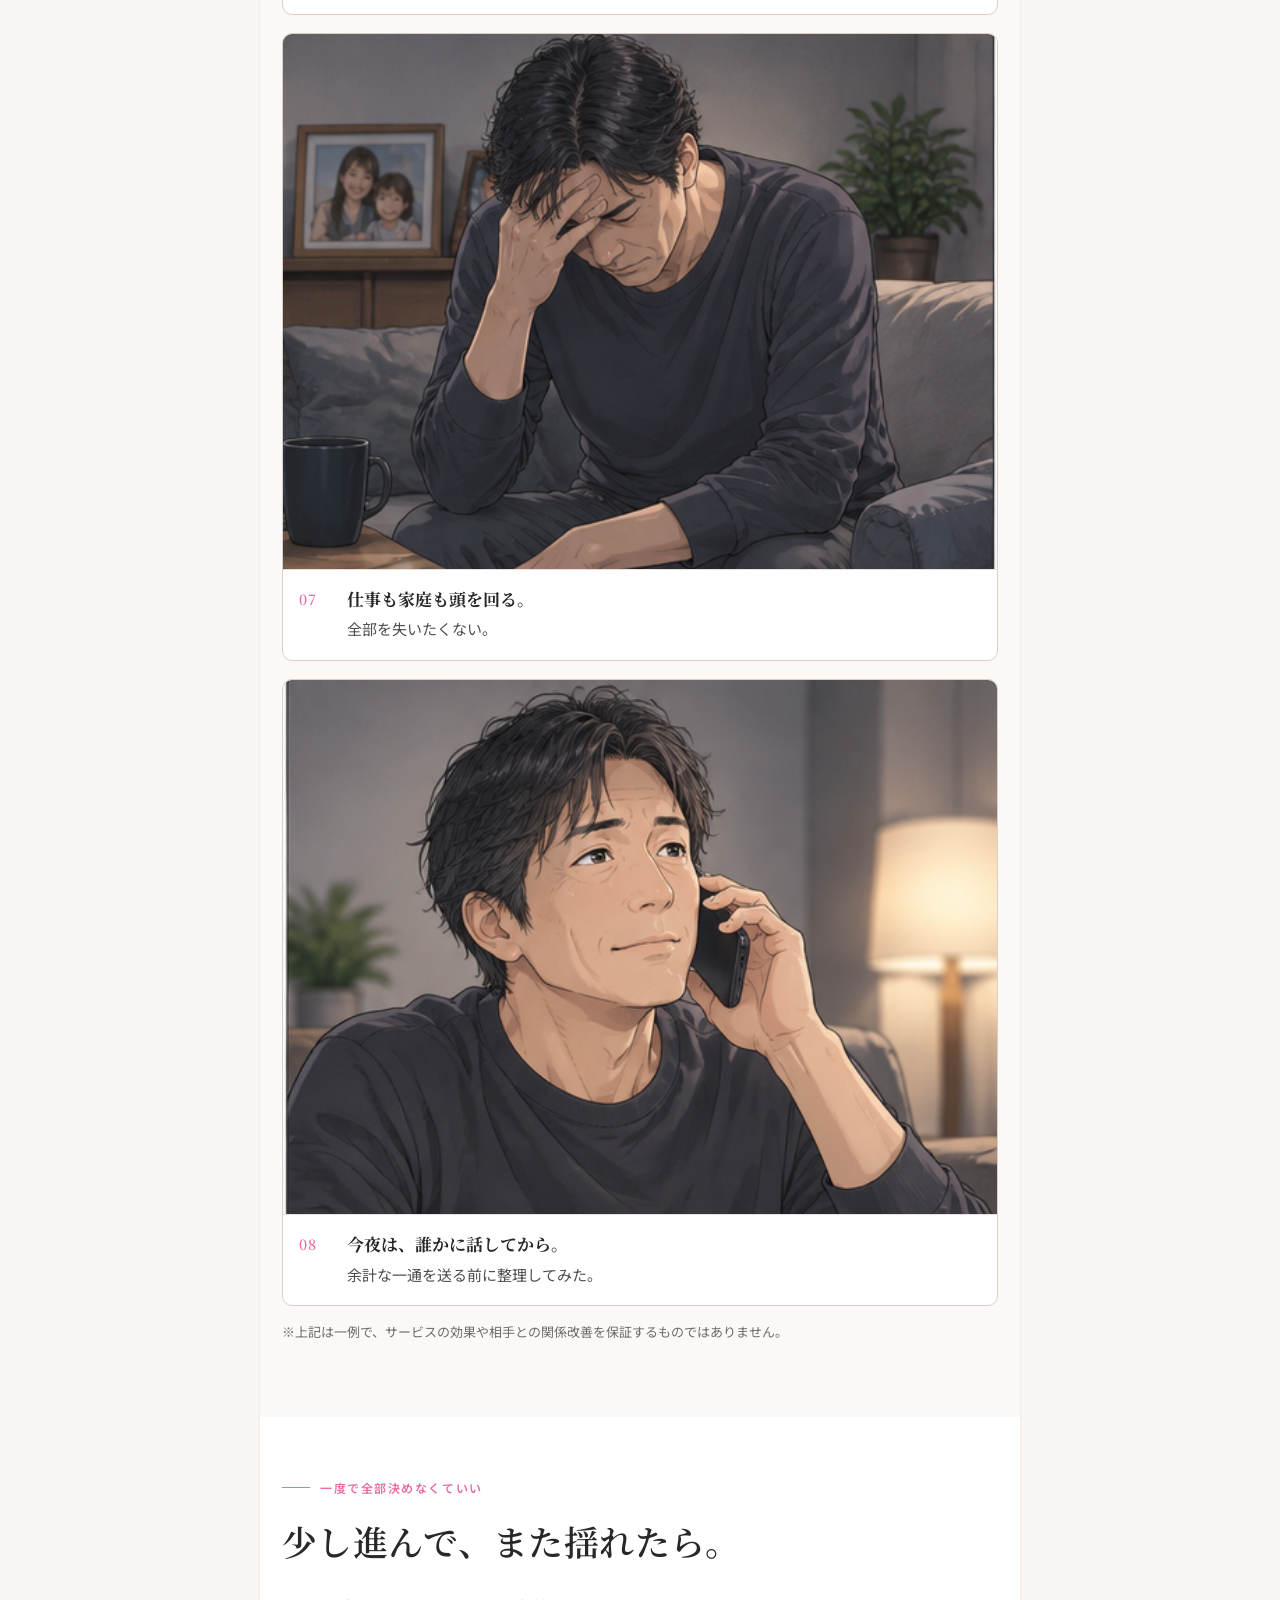
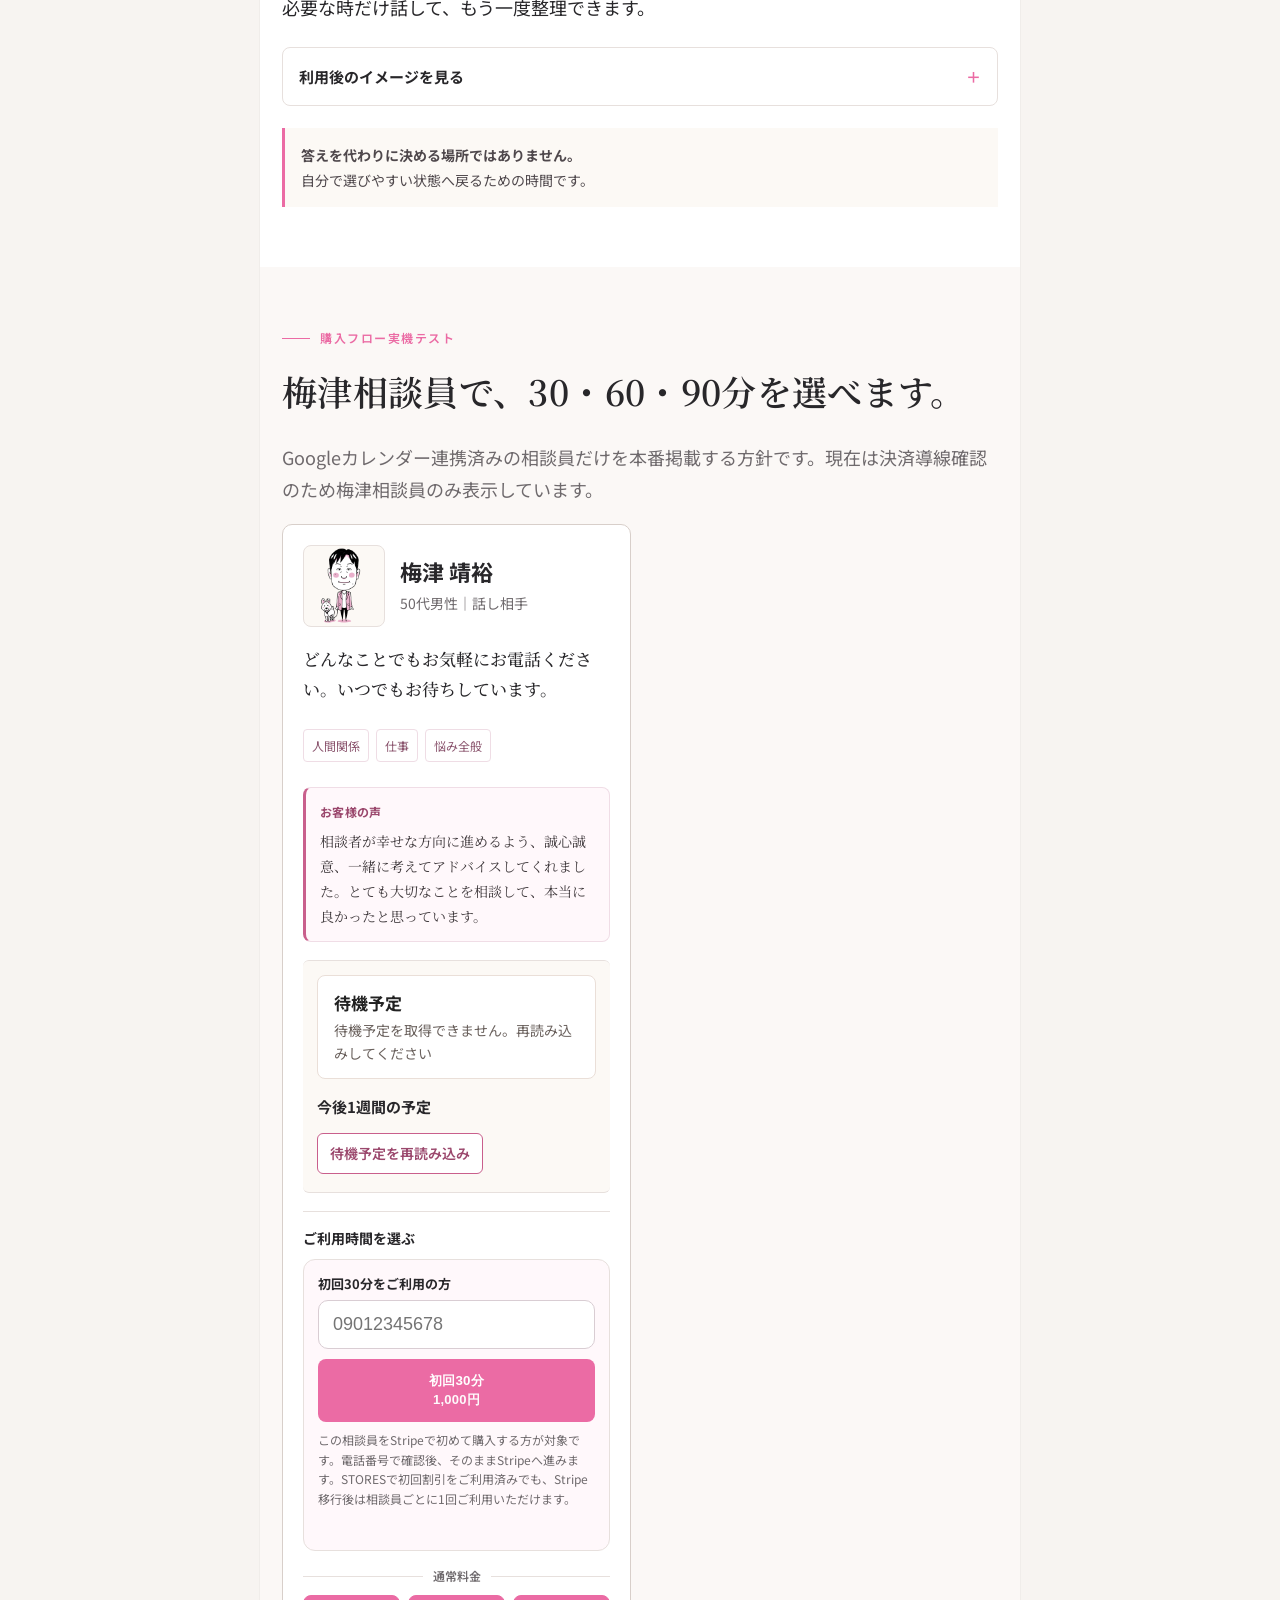
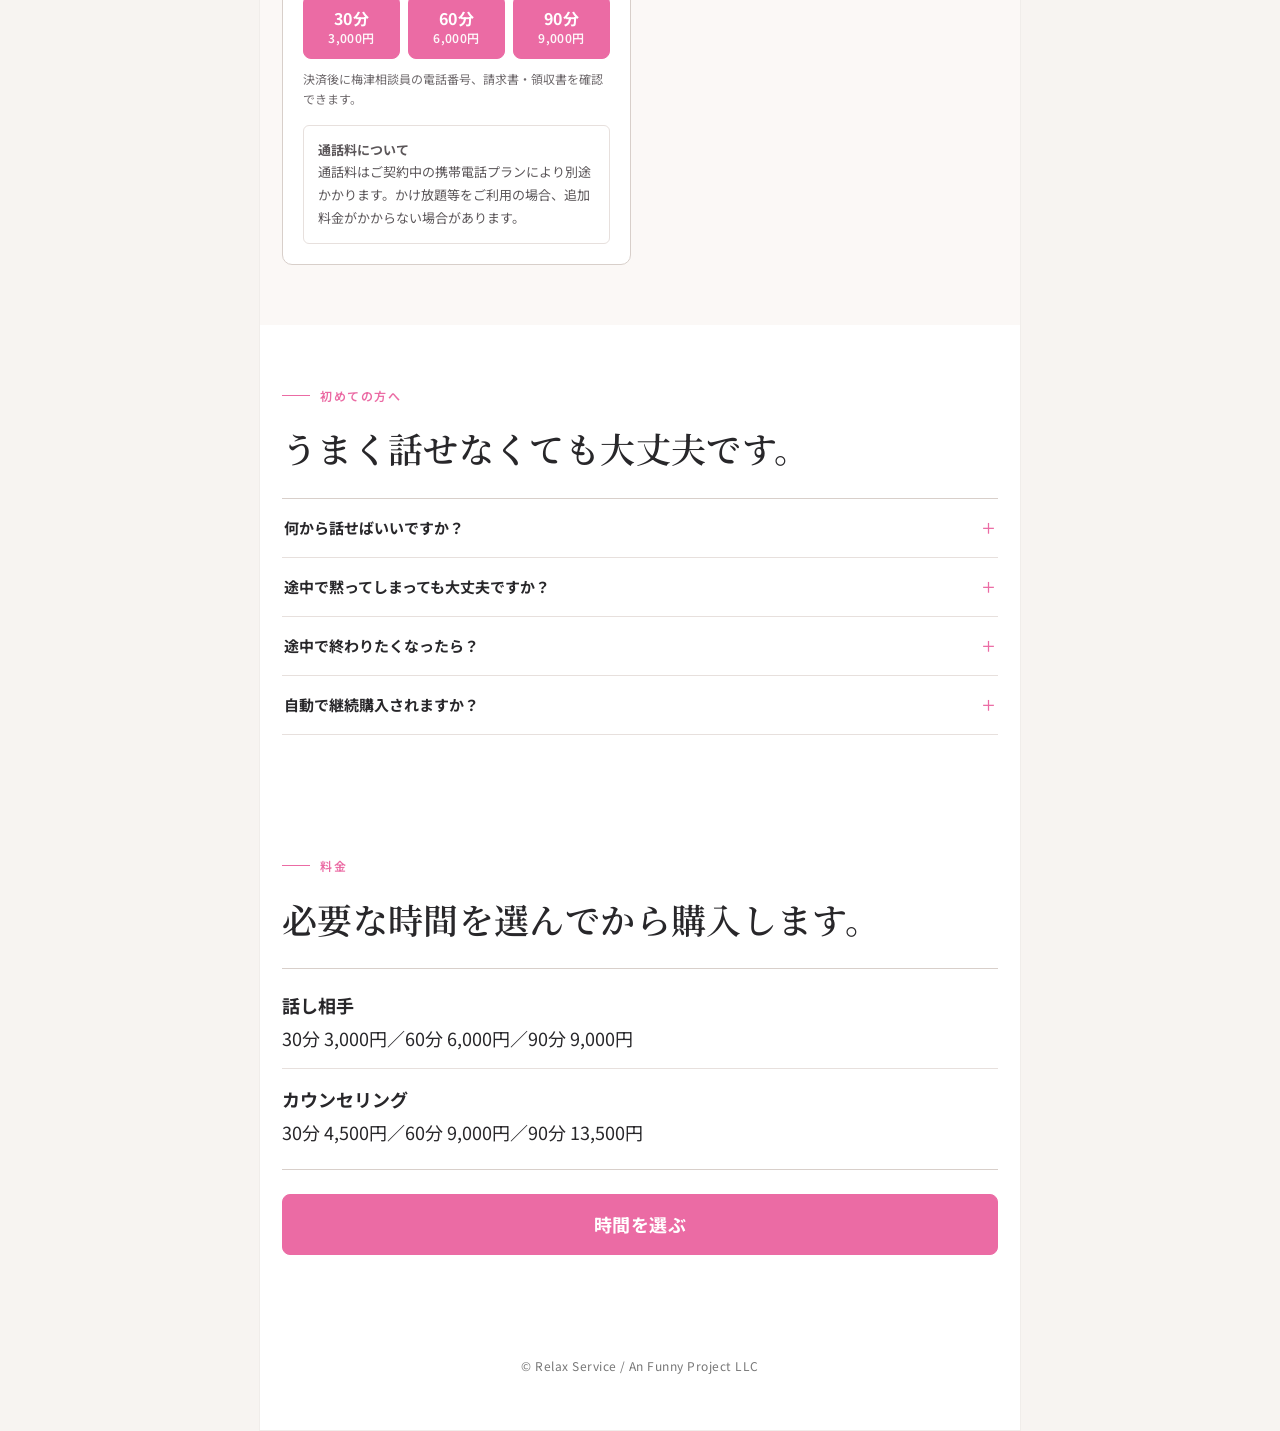
==== commit 9ea425a8: "LP決済: 初回割引を相談員ごと1回へ戻す" ====
--- a/koichi/index.html
+++ b/koichi/index.html
@@ -142,7 +142,7 @@
 <label for="initial-phone">初回30分をご利用の方</label>
 <input id="initial-phone" data-initial-phone name="phone" type="tel" inputmode="tel" autocomplete="tel" placeholder="09012345678" aria-describedby="initial-note initial-status" required>
 <button class="cta first-ticket-submit" data-initial-submit id="initial-submit" type="submit"><span>初回30分</span><small>1,000円</small></button>
-<p class="first-ticket-note" id="initial-note">Stripeでリラックスサービスを初めて購入する方が対象です。電話番号で確認後、そのままStripeへ進みます。STORESで初回割引をご利用済みでも、Stripe移行後は1回ご利用いただけます。</p>
+<p class="first-ticket-note" id="initial-note">この相談員をStripeで初めて購入する方が対象です。電話番号で確認後、そのままStripeへ進みます。STORESで初回割引をご利用済みでも、Stripe移行後は相談員ごとに1回ご利用いただけます。</p>
 <p class="first-ticket-status" data-initial-status id="initial-status" aria-live="polite"></p>
 </form>
 <div class="purchase-divider"><span>通常料金</span></div>
